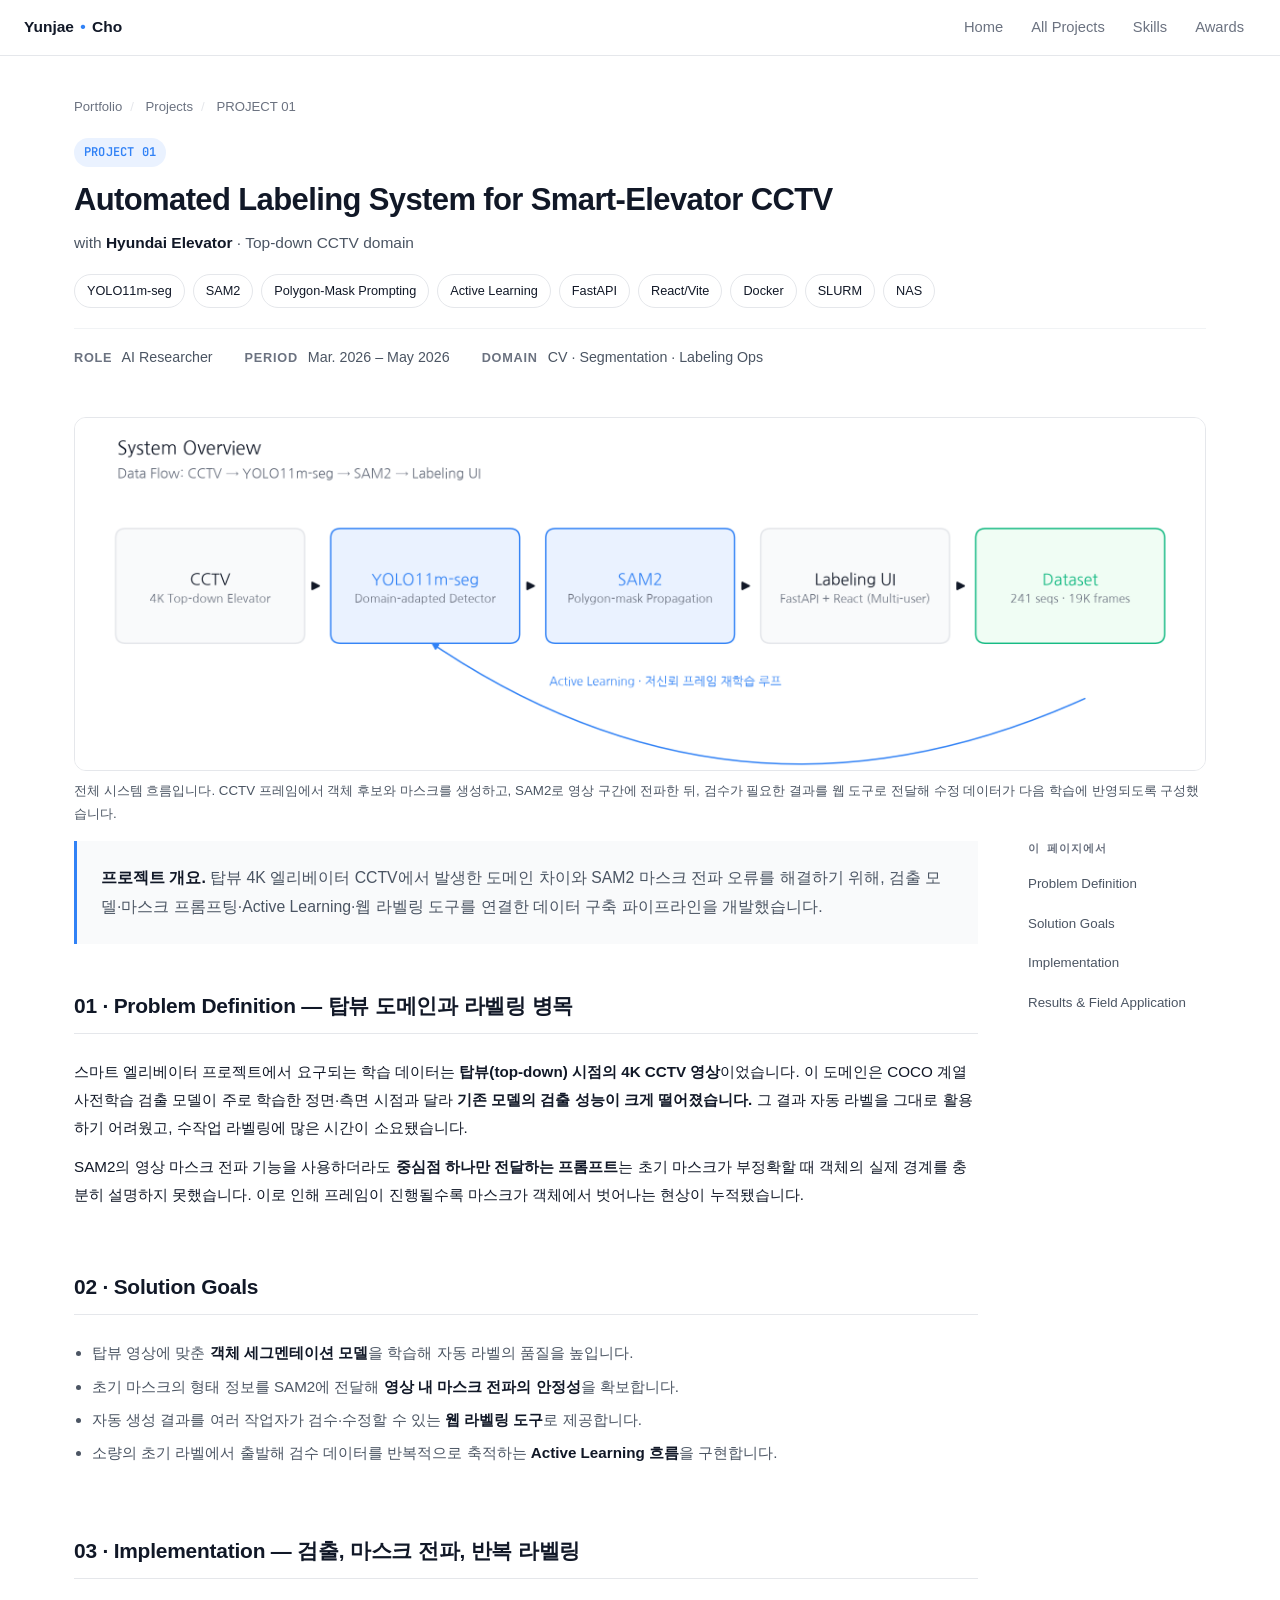
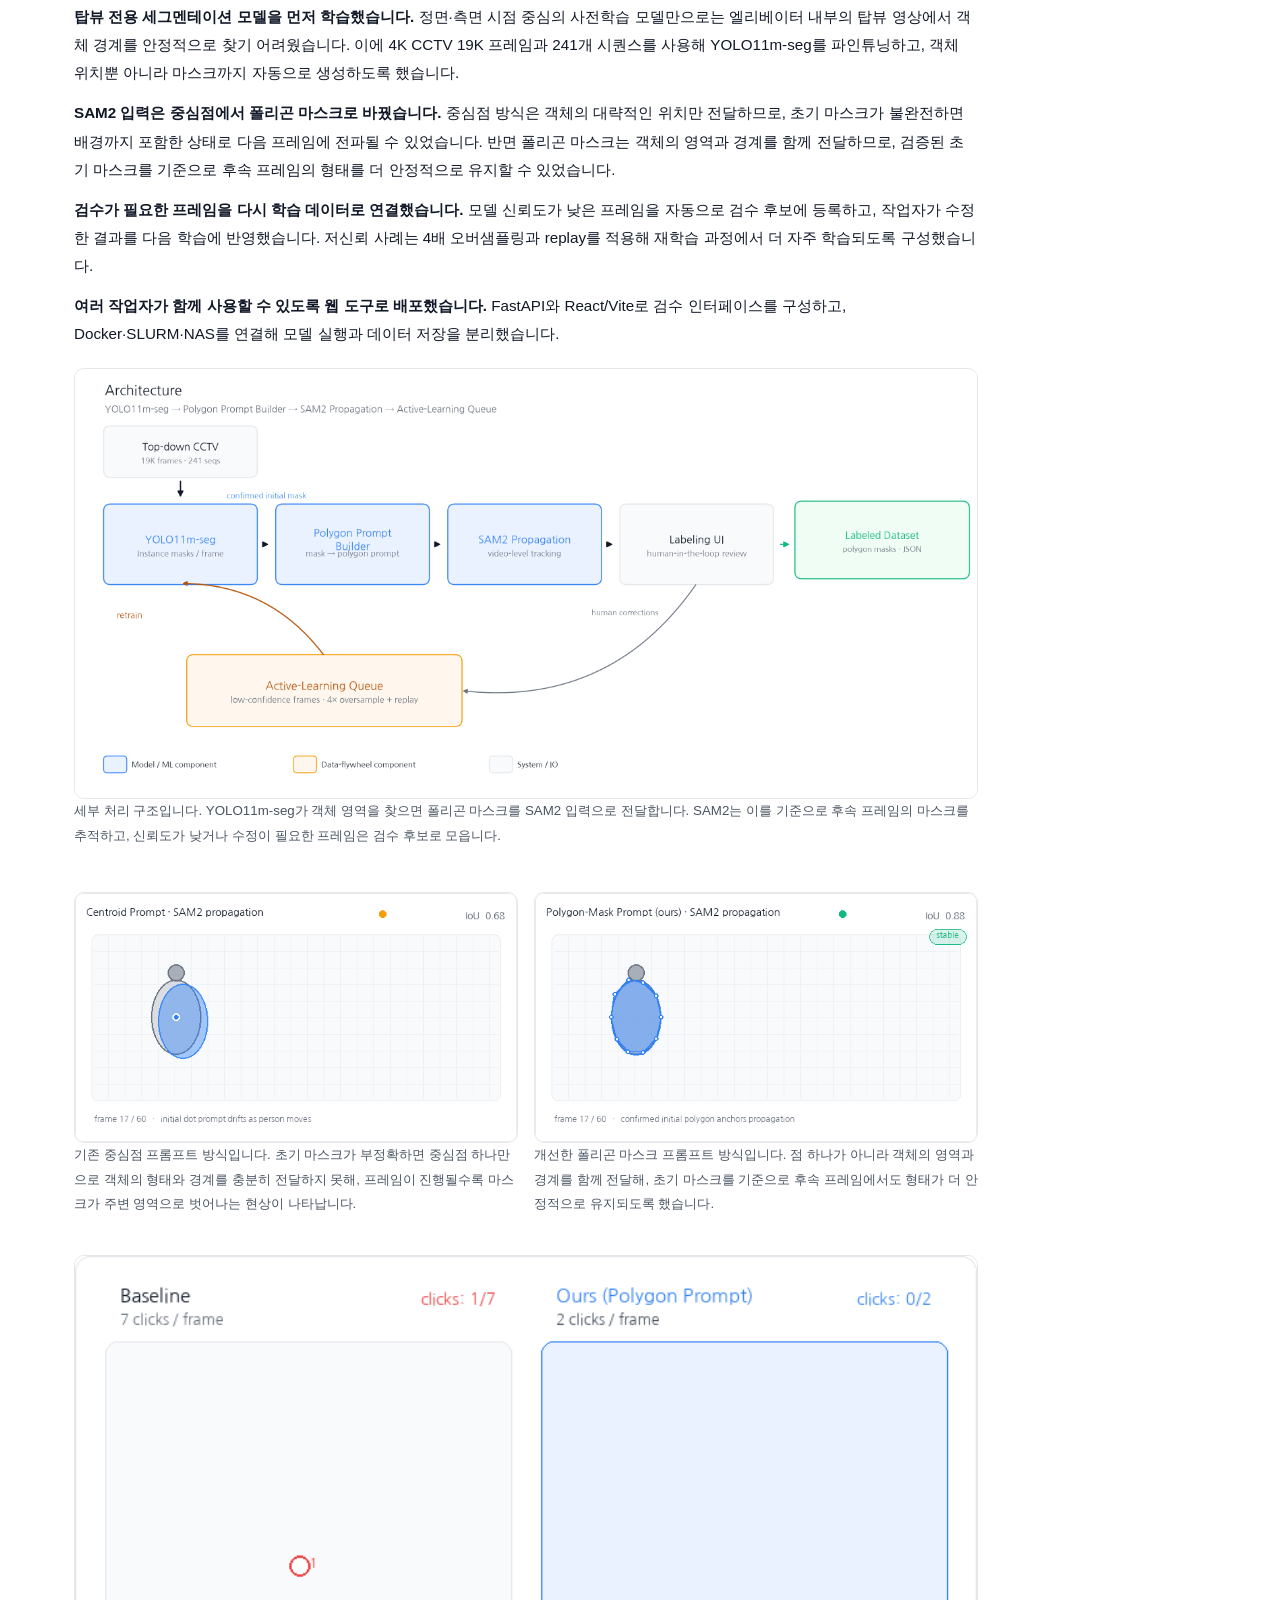
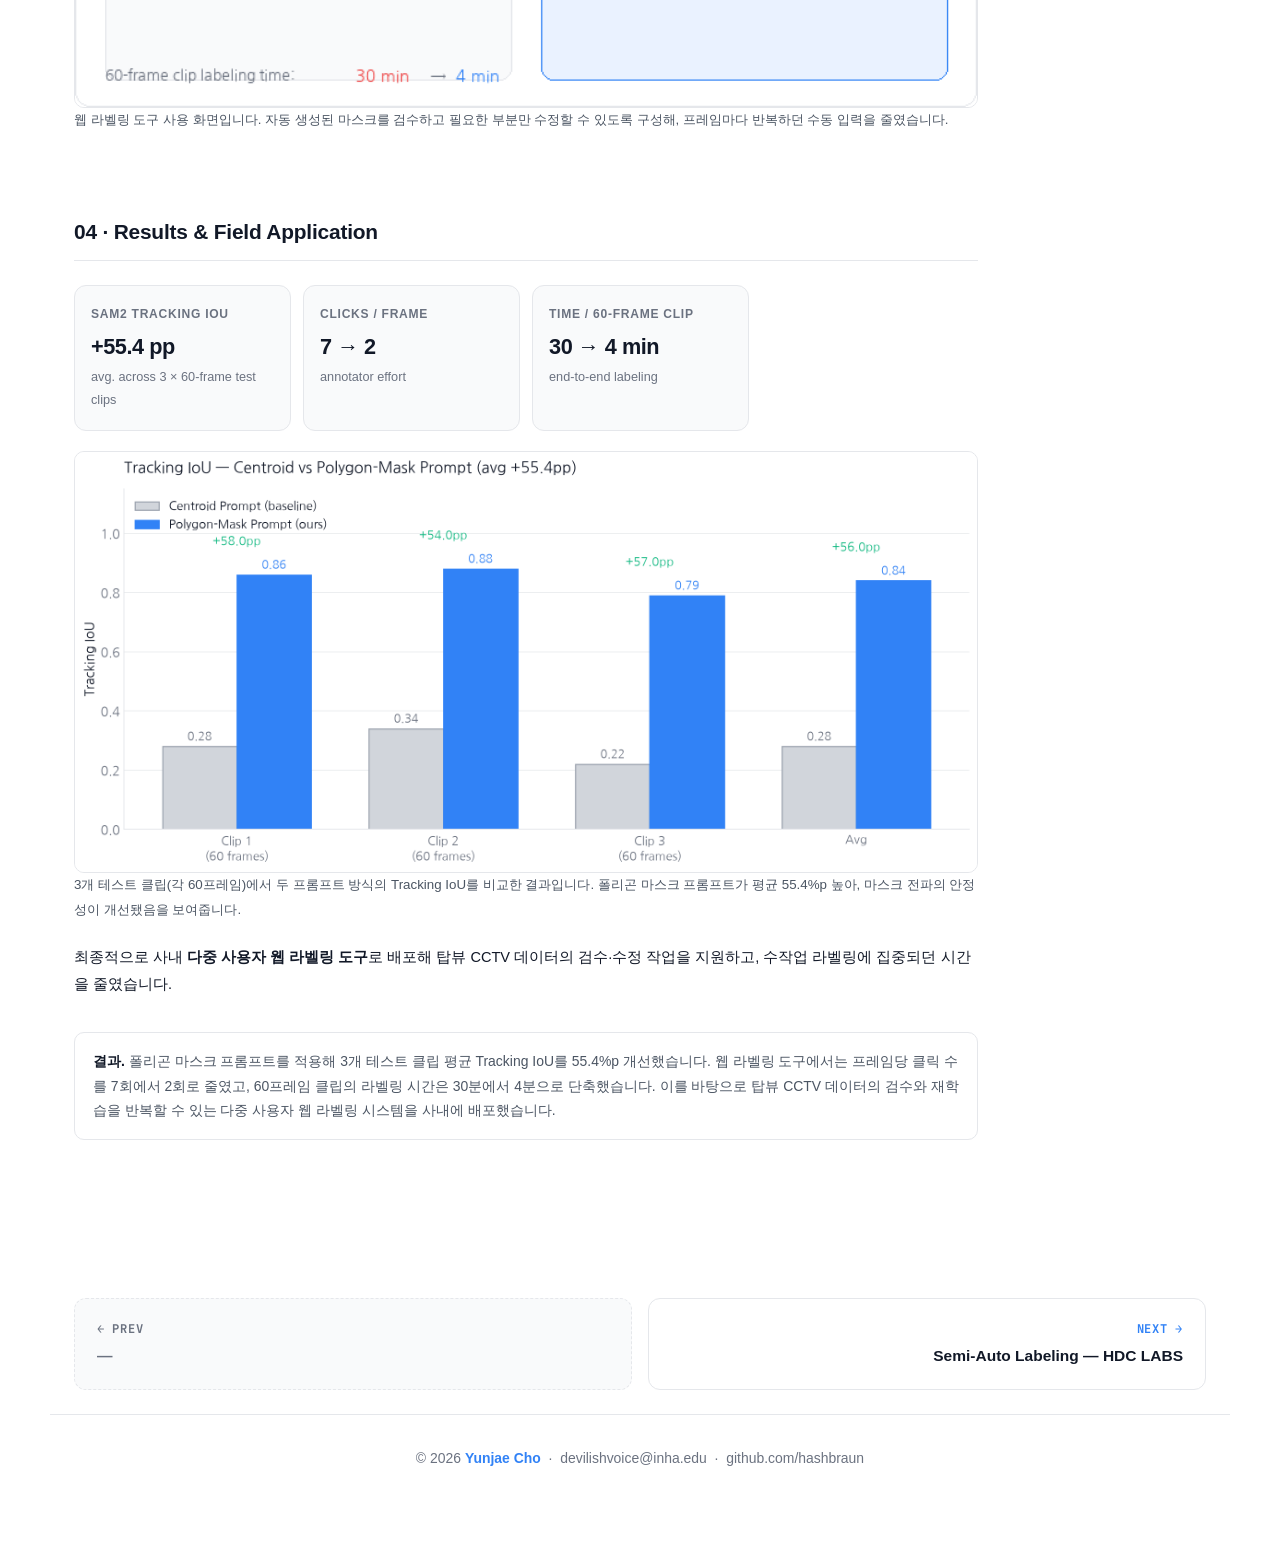
==== projects/project-01.html @ 8e65acdf "Align Smart-Elevator sidebar labels" ====
<!DOCTYPE html>
<html lang="ko">
<head>
<meta charset="UTF-8" />
<meta name="viewport" content="width=device-width, initial-scale=1.0" />
<title>PROJECT 01 · Smart-Elevator Auto-Labeling — Yunjae Cho</title>
<link rel="preconnect" href="https://fonts.googleapis.com">
<link rel="preconnect" href="https://fonts.gstatic.com" crossorigin>
<link href="https://fonts.googleapis.com/css2?family=Inter:wght@300;400;500;600;700;800&family=JetBrains+Mono:wght@400;500;600;700&display=swap" rel="stylesheet">
<link rel="stylesheet" href="../styles.css">
</head>
<body>

<nav class="top">
  <div class="brand"><a href="../portfolio.html">Yunjae <span class="dot">•</span> Cho</a></div>
  <ul>
    <li><a href="../portfolio.html">Home</a></li>
    <li><a href="../portfolio.html#projects">All Projects</a></li>
    <li><a href="../portfolio.html#skills">Skills</a></li>
    <li><a href="../portfolio.html#awards">Awards</a></li>
  </ul>
</nav>

<div class="detail-header">
  <div class="breadcrumb">
    <a href="../portfolio.html">Portfolio</a><span class="sep">/</span>
    <a href="../portfolio.html#projects">Projects</a><span class="sep">/</span>
    <span>PROJECT 01</span>
  </div>
  <span class="num-badge">PROJECT 01</span>
  <h1>Automated Labeling System for Smart-Elevator CCTV</h1>
  <div class="subtitle">with <b>Hyundai Elevator</b> · Top-down CCTV domain</div>
  <div class="stack">
    <span class="tech">YOLO11m-seg</span>
    <span class="tech">SAM2</span>
    <span class="tech">Polygon-Mask Prompting</span>
    <span class="tech">Active Learning</span>
    <span class="tech">FastAPI</span>
    <span class="tech">React/Vite</span>
    <span class="tech">Docker</span>
    <span class="tech">SLURM</span>
    <span class="tech">NAS</span>
  </div>
  <div class="meta-row">
    <div><span class="label">Role</span> AI Researcher</div>
    <div><span class="label">Period</span> Mar. 2026 – May 2026</div>
    <div><span class="label">Domain</span> CV · Segmentation · Labeling Ops</div>
  </div>
</div>

<section>

  <!-- OVERVIEW MEDIA -->
  <div class="media">
    <img src="../assets/p01/overview.png"
         alt="CCTV 영상 입력부터 YOLO 세그멘테이션, SAM2 마스크 전파, 검수 도구와 재학습까지 이어지는 시스템 개요" />
    <p class="media-caption">전체 시스템 흐름입니다. CCTV 프레임에서 객체 후보와 마스크를 생성하고, SAM2로 영상 구간에 전파한 뒤, 검수가 필요한 결과를 웹 도구로 전달해 수정 데이터가 다음 학습에 반영되도록 구성했습니다.</p>
  </div>

  <div class="detail-article-layout">
    <aside class="article-sidebar">
      <div class="article-sidebar-title">이 페이지에서</div>
      <nav class="article-toc" aria-label="본문 목차"><a href="#problem">Problem Definition</a><a href="#requirements">Solution Goals</a><a href="#method">Implementation</a><a href="#evaluation">Results &amp; Field Application</a></nav>
    </aside>
    <main class="article-main">
  <div class="article-intro"><strong>프로젝트 개요.</strong> 탑뷰 4K 엘리베이터 CCTV에서 발생한 도메인 차이와 SAM2 마스크 전파 오류를 해결하기 위해, 검출 모델·마스크 프롬프팅·Active Learning·웹 라벨링 도구를 연결한 데이터 구축 파이프라인을 개발했습니다.</div>
  <div class="article-section">
  <!-- STAR: SITUATION -->
  <h2 class="section-title" id="problem">01 · Problem Definition — 탑뷰 도메인과 라벨링 병목</h2>
  <div class="card-block">
    <p>스마트 엘리베이터 프로젝트에서 요구되는 학습 데이터는 <b>탑뷰(top-down) 시점의 4K CCTV 영상</b>이었습니다.
    이 도메인은 COCO 계열 사전학습 검출 모델이 주로 학습한 정면·측면 시점과 달라 <b>기존 모델의 검출 성능이 크게 떨어졌습니다.</b> 그 결과 자동 라벨을 그대로 활용하기 어려웠고, 수작업 라벨링에 많은 시간이 소요됐습니다.</p>
    <p style="margin-top:10px;">SAM2의 영상 마스크 전파 기능을 사용하더라도 <b>중심점 하나만 전달하는 프롬프트</b>는 초기 마스크가 부정확할 때 객체의 실제 경계를 충분히 설명하지 못했습니다. 이로 인해 프레임이 진행될수록 마스크가 객체에서 벗어나는 현상이 누적됐습니다.</p>
  </div>

  <!-- STAR: TASK -->
  <h2 class="section-title" id="requirements">02 · Solution Goals</h2>
  <div class="card-block">
    <ul style="padding-left:18px;color:var(--gray-700);">
      <li>탑뷰 영상에 맞춘 <b>객체 세그멘테이션 모델</b>을 학습해 자동 라벨의 품질을 높입니다.</li>
      <li>초기 마스크의 형태 정보를 SAM2에 전달해 <b>영상 내 마스크 전파의 안정성</b>을 확보합니다.</li>
      <li>자동 생성 결과를 여러 작업자가 검수·수정할 수 있는 <b>웹 라벨링 도구</b>로 제공합니다.</li>
      <li>소량의 초기 라벨에서 출발해 검수 데이터를 반복적으로 축적하는 <b>Active Learning 흐름</b>을 구현합니다.</li>
    </ul>
  </div>

  <!-- STAR: ACTION (with architecture + demo placeholders) -->
  <h2 class="section-title" id="method">03 · Implementation — 검출, 마스크 전파, 반복 라벨링</h2>
  <div class="card-block">
    <p><b>탑뷰 전용 세그멘테이션 모델을 먼저 학습했습니다.</b> 정면·측면 시점 중심의 사전학습 모델만으로는 엘리베이터 내부의 탑뷰 영상에서 객체 경계를 안정적으로 찾기 어려웠습니다. 이에 4K CCTV 19K 프레임과 241개 시퀀스를 사용해 YOLO11m-seg를 파인튜닝하고, 객체 위치뿐 아니라 마스크까지 자동으로 생성하도록 했습니다.</p>
    <p style="margin-top:12px;"><b>SAM2 입력은 중심점에서 폴리곤 마스크로 바꿨습니다.</b> 중심점 방식은 객체의 대략적인 위치만 전달하므로, 초기 마스크가 불완전하면 배경까지 포함한 상태로 다음 프레임에 전파될 수 있었습니다. 반면 폴리곤 마스크는 객체의 영역과 경계를 함께 전달하므로, 검증된 초기 마스크를 기준으로 후속 프레임의 형태를 더 안정적으로 유지할 수 있었습니다.</p>
    <p style="margin-top:12px;"><b>검수가 필요한 프레임을 다시 학습 데이터로 연결했습니다.</b> 모델 신뢰도가 낮은 프레임을 자동으로 검수 후보에 등록하고, 작업자가 수정한 결과를 다음 학습에 반영했습니다. 저신뢰 사례는 4배 오버샘플링과 replay를 적용해 재학습 과정에서 더 자주 학습되도록 구성했습니다.</p>
    <p style="margin-top:12px;"><b>여러 작업자가 함께 사용할 수 있도록 웹 도구로 배포했습니다.</b> FastAPI와 React/Vite로 검수 인터페이스를 구성하고, Docker·SLURM·NAS를 연결해 모델 실행과 데이터 저장을 분리했습니다.</p>

    <div class="media" style="margin-top:20px;">
      <img src="../assets/p01/architecture.png"
           alt="YOLO11m-seg 검출 결과를 폴리곤 프롬프트로 변환하고 SAM2 전파와 검수 후보 큐로 연결하는 구조" />
      <p class="media-caption">세부 처리 구조입니다. YOLO11m-seg가 객체 영역을 찾으면 폴리곤 마스크를 SAM2 입력으로 전달합니다. SAM2는 이를 기준으로 후속 프레임의 마스크를 추적하고, 신뢰도가 낮거나 수정이 필요한 프레임은 검수 후보로 모읍니다.</p>
    </div>

    <div class="media-grid-2" style="margin-top:16px;">
      <div class="media">
        <img src="../assets/p01/demo_centroid.gif"
             alt="중심점 프롬프트를 사용했을 때 60프레임 동안 마스크가 객체에서 벗어나는 예시" />
        <p class="media-caption">기존 중심점 프롬프트 방식입니다. 초기 마스크가 부정확하면 중심점 하나만으로 객체의 형태와 경계를 충분히 전달하지 못해, 프레임이 진행될수록 마스크가 주변 영역으로 벗어나는 현상이 나타납니다.</p>
      </div>
      <div class="media">
        <img src="../assets/p01/demo_polygon.gif"
             alt="폴리곤 마스크 프롬프트를 사용해 객체 경계를 유지하는 예시" />
        <p class="media-caption">개선한 폴리곤 마스크 프롬프트 방식입니다. 점 하나가 아니라 객체의 영역과 경계를 함께 전달해, 초기 마스크를 기준으로 후속 프레임에서도 형태가 더 안정적으로 유지되도록 했습니다.</p>
      </div>
    </div>

    <div class="media" style="margin-top:16px;">
      <img src="../assets/p01/tool_ux.gif"
           alt="웹 라벨링 도구에서 자동 생성된 마스크를 검수하고 수정하는 작업 흐름" />
      <p class="media-caption">웹 라벨링 도구 사용 화면입니다. 자동 생성된 마스크를 검수하고 필요한 부분만 수정할 수 있도록 구성해, 프레임마다 반복하던 수동 입력을 줄였습니다.</p>
    </div>
  </div>

  <!-- STAR: RESULT -->
  <h2 class="section-title" id="evaluation">04 · Results &amp; Field Application</h2>
  <div class="card-block">
    <div class="kpi-grid">
      <div class="kpi-tile">
        <div class="k-label">SAM2 Tracking IoU</div>
        <div class="k-value">+55.4 pp</div>
        <div class="k-sub">avg. across 3 × 60-frame test clips</div>
      </div>
      <div class="kpi-tile">
        <div class="k-label">Clicks / Frame</div>
        <div class="k-value">7 → 2</div>
        <div class="k-sub">annotator effort</div>
      </div>
      <div class="kpi-tile">
        <div class="k-label">Time / 60-frame clip</div>
        <div class="k-value">30 → 4 min</div>
        <div class="k-sub">end-to-end labeling</div>
      </div>
    </div>

    <div class="media" style="margin-top:20px;">
      <img src="../assets/p01/perf_iou.png"
           alt="중심점 프롬프트와 폴리곤 마스크 프롬프트의 3개 테스트 클립 평균 Tracking IoU 비교" />
      <p class="media-caption">3개 테스트 클립(각 60프레임)에서 두 프롬프트 방식의 Tracking IoU를 비교한 결과입니다. 폴리곤 마스크 프롬프트가 평균 55.4%p 높아, 마스크 전파의 안정성이 개선됐음을 보여줍니다.</p>
    </div>

    <p style="color:var(--gray-700);margin-top:16px;font-size:0.94rem;">
      최종적으로 사내 <b>다중 사용자 웹 라벨링 도구</b>로 배포해 탑뷰 CCTV 데이터의 검수·수정 작업을 지원하고, 수작업 라벨링에 집중되던 시간을 줄였습니다.
    </p>
  </div>
  <div class="article-callout"><strong>결과.</strong> 폴리곤 마스크 프롬프트를 적용해 3개 테스트 클립 평균 Tracking IoU를 55.4%p 개선했습니다. 웹 라벨링 도구에서는 프레임당 클릭 수를 7회에서 2회로 줄였고, 60프레임 클립의 라벨링 시간은 30분에서 4분으로 단축했습니다. 이를 바탕으로 탑뷰 CCTV 데이터의 검수와 재학습을 반복할 수 있는 다중 사용자 웹 라벨링 시스템을 사내에 배포했습니다.</div>
    </div>
    </main>
  </div>
</section>

<!-- Prev / Next -->
<div class="pager">
  <a class="disabled" href="#">
    <div class="arrow">← PREV</div>
    <div class="p-title">—</div>
  </a>
  <a class="next" href="project-02.html">
    <div class="arrow">NEXT →</div>
    <div class="p-title">Semi-Auto Labeling &mdash; HDC LABS</div>
  </a>
</div>

<footer>
  &copy; 2026 <span class="accent">Yunjae Cho</span> &nbsp;·&nbsp;
  <a href="mailto:devilishvoice@inha.edu">devilishvoice@inha.edu</a> &nbsp;·&nbsp;
  <a href="https://github.com/hashbraun" target="_blank" rel="noopener">github.com/hashbraun</a>
</footer>

</body>
</html>
---- styles.css ----
/* =========================================================
   Yunjae Cho — Portfolio
   Tone & manner: Surfit-inspired minimal Korean portfolio.
   - White background, one blue accent
   - Generous whitespace, thin dividers
   - 3-column layout (label / body / sticky sub-nav) on main page
   - Detail pages inherit the same palette / typography
   ========================================================= */

:root {
  --bg:            #FFFFFF;
  --bg-soft:       #F9FAFB;
  --ink:           #111827;
  --ink-strong:    #000000;
  --sub:           #4B5563;
  --mute:          #6B7280;
  --line:          #E5E7EB;
  --line-soft:     #F1F3F5;
  --accent:        #3182F6;
  --accent-hover:  #1B64DA;
  --accent-soft:   #EAF2FF;
  --ok:            #10B981;
  --warn:          #F59E0B;

  --radius-sm:  8px;
  --radius:     12px;
  --radius-lg:  20px;
  --radius-pill: 999px;

  --shadow-sm: 0 1px 2px rgba(17,24,39,0.04);
  --shadow-md: 0 6px 24px rgba(17,24,39,0.06);

  --font-sans: "Pretendard Variable", Pretendard, -apple-system, BlinkMacSystemFont,
               "Apple SD Gothic Neo", "Noto Sans KR", "Segoe UI", Roboto, sans-serif;
  --font-mono: "JetBrains Mono", ui-monospace, SFMono-Regular, Menlo, monospace;

  --content-max: 1180px;
  --left-col:    150px;
  --right-col:   180px;
  --gap-col:     56px;
}

* { box-sizing: border-box; }

html, body {
  margin: 0;
  padding: 0;
  background: var(--bg);
  color: var(--ink);
  font-family: var(--font-sans);
  font-size: 15.5px;
  line-height: 1.7;
  -webkit-font-smoothing: antialiased;
  text-rendering: optimizeLegibility;
  scroll-behavior: smooth;
}

a { color: inherit; text-decoration: none; }
a:hover { color: var(--accent); }

img { max-width: 100%; display: block; }

hr {
  border: 0;
  border-top: 1px solid var(--line);
  margin: 0;
}

code, .mono {
  font-family: var(--font-mono);
  font-size: 0.9em;
  background: var(--bg-soft);
  padding: 1px 6px;
  border-radius: 4px;
}

/* =========================================================
   TOP HEADER
   ========================================================= */
.top-header {
  position: sticky;
  top: 0;
  z-index: 40;
  background: rgba(255,255,255,0.92);
  backdrop-filter: saturate(180%) blur(8px);
  -webkit-backdrop-filter: saturate(180%) blur(8px);
  border-bottom: 1px solid var(--line);
}
.top-header .inner {
  max-width: var(--content-max);
  margin: 0 auto;
  height: 56px;
  padding: 0 24px;
  display: flex;
  align-items: center;
  gap: 14px;
}
.top-header .who {
  display: flex;
  align-items: center;
  gap: 10px;
  font-weight: 600;
  color: var(--ink);
}
.top-header .who .avatar {
  width: 26px; height: 26px;
  border-radius: 50%;
  background: var(--bg-soft) center/cover no-repeat;
  border: 1px solid var(--line);
  overflow: hidden;
}
.top-header .who .role {
  font-weight: 400;
  color: var(--mute);
  font-size: 0.92rem;
  margin-left: 4px;
}
.top-header .grow { flex: 1; }
.top-header .actions {
  display: flex;
  align-items: center;
  gap: 6px;
  color: var(--mute);
  font-size: 0.9rem;
}
.top-header .actions .btn-ghost {
  display: inline-flex;
  align-items: center;
  gap: 6px;
  padding: 6px 10px;
  border-radius: var(--radius-sm);
  color: var(--sub);
  cursor: pointer;
  background: transparent;
  border: 0;
  font-family: inherit;
  font-size: inherit;
}
.top-header .actions .btn-ghost:hover {
  background: var(--bg-soft);
  color: var(--ink);
}

/* =========================================================
   MAIN PAGE — 3-column layout
   ========================================================= */
.layout {
  max-width: var(--content-max);
  margin: 0 auto;
  padding: 40px 24px 120px;
  display: grid;
  grid-template-columns: 1fr var(--right-col);
  column-gap: var(--gap-col);
  align-items: start;
}
.col-body { min-width: 0; }
.col-nav {
  position: sticky;
  top: 88px;
  align-self: start;
}

/* Section-level row: [label | body] */
.section {
  display: grid;
  grid-template-columns: var(--left-col) 1fr;
  column-gap: var(--gap-col);
  padding: 48px 0;
  border-top: 1px solid var(--line);
}
.section:first-of-type {
  border-top: 0;
  padding-top: 8px;
}
.section .s-label {
  color: var(--ink);
  font-weight: 700;
  font-size: 1rem;
  padding-top: 6px;
}
.section .s-body { min-width: 0; }

/* =========================================================
   HERO
   ========================================================= */
.hero .grid {
  display: grid;
  grid-template-columns: 128px 1fr;
  column-gap: 32px;
  align-items: start;
}
.hero .photo {
  width: 128px; height: 128px;
  border-radius: 50%;
  background: var(--bg-soft) center/cover no-repeat;
  border: 1px solid var(--line);
  overflow: hidden;
}
.hero .name {
  font-size: 2.4rem;
  font-weight: 800;
  line-height: 1.2;
  letter-spacing: -0.02em;
  margin: 4px 0 6px;
  color: var(--ink);
}
.hero .role {
  color: var(--sub);
  font-size: 1.05rem;
  font-weight: 500;
  margin-bottom: 12px;
}
.hero .contact {
  display: flex;
  flex-wrap: wrap;
  gap: 10px 20px;
  color: var(--mute);
  font-size: 0.95rem;
  margin-bottom: 18px;
}
.hero .contact .item { display: inline-flex; gap: 6px; align-items: center; }
.hero .contact a:hover { color: var(--accent); }
.hero .intro {
  color: var(--ink);
  font-size: 1rem;
  line-height: 1.85;
  max-width: 720px;
}
.hero .intro p { margin: 0 0 12px; }
.hero .intro p:last-child { margin-bottom: 0; }
.hero .intro b { color: var(--ink-strong); font-weight: 700; }

/* =========================================================
   Experience / Project entries (main page)
   ========================================================= */
.entry {
  padding: 22px 0;
  border-bottom: 1px solid var(--line-soft);
}
.entry:first-child { padding-top: 0; }
.entry:last-child { border-bottom: 0; padding-bottom: 0; }

.entry-head {
  display: flex;
  align-items: baseline;
  justify-content: space-between;
  gap: 24px;
  margin-bottom: 4px;
  flex-wrap: wrap;
}
.entry-title {
  font-size: 1.05rem;
  font-weight: 700;
  color: var(--ink);
  letter-spacing: -0.01em;
}
.entry-title .role {
  font-weight: 500;
  color: var(--mute);
  margin-left: 8px;
  font-size: 0.95rem;
}
.entry-title a.more {
  font-size: 0.85rem;
  color: var(--accent);
  margin-left: 10px;
  font-weight: 500;
  white-space: nowrap;
}
.entry-title a.more:hover { text-decoration: underline; }
.entry-period {
  color: var(--mute);
  font-size: 0.9rem;
  font-variant-numeric: tabular-nums;
  white-space: nowrap;
}
.entry-org {
  color: var(--sub);
  font-size: 0.95rem;
  margin-bottom: 8px;
}

/* Bracket sub-sections */
.bracket { margin-top: 12px; color: var(--ink); font-size: 0.98rem; line-height: 1.8; }
.bracket .bhead { color: var(--ink); font-weight: 600; margin: 8px 0 2px; }
.bracket .bhead:first-child { margin-top: 0; }
.bracket ul { margin: 0 0 8px; padding-left: 0; list-style: none; }
.bracket li {
  padding-left: 12px;
  position: relative;
  color: var(--sub);
}
.bracket li::before {
  content: "-";
  position: absolute;
  left: 0;
  color: var(--mute);
}
.bracket li b { color: var(--ink); font-weight: 600; }

/* =========================================================
   Skill / Industry pills
   ========================================================= */
.subhead {
  font-weight: 700;
  color: var(--ink);
  margin: 22px 0 8px;
  font-size: 0.98rem;
}
.subhead:first-child { margin-top: 0; }

.pill-group {
  display: flex;
  flex-wrap: wrap;
  gap: 10px;
  margin: 4px 0 8px;
}
.pill {
  display: inline-flex;
  align-items: center;
  padding: 8px 16px;
  border-radius: var(--radius-pill);
  font-size: 0.92rem;
  font-weight: 500;
  color: var(--ink);
  background: #FFFFFF;
  border: 1px solid var(--line);
  transition: background 0.15s ease, border-color 0.15s ease, color 0.15s ease;
}
.pill:hover { background: var(--bg-soft); }
.pill.primary {
  background: var(--accent);
  border-color: var(--accent);
  color: #FFFFFF;
  font-weight: 600;
}
.pill.primary:hover { background: var(--accent-hover); color: #FFFFFF; }

/* =========================================================
   Right sub-nav
   ========================================================= */
.side-nav {
  display: flex;
  flex-direction: column;
  gap: 2px;
  font-size: 0.95rem;
  padding-top: 6px;
}
.side-nav a {
  padding: 10px 14px;
  color: var(--mute);
  border-radius: var(--radius-sm);
  font-weight: 500;
  transition: background 0.15s ease, color 0.15s ease;
}
.side-nav a:hover { background: var(--bg-soft); color: var(--ink); }
.side-nav a.active {
  background: var(--ink);
  color: #FFFFFF;
  font-weight: 600;
}

/* =========================================================
   Sticky contact FAB
   ========================================================= */
.contact-fab {
  position: fixed;
  right: 28px;
  bottom: 28px;
  z-index: 60;
  background: #FFFFFF;
  border: 1px solid var(--line);
  border-radius: var(--radius-pill);
  padding: 12px 22px;
  font-weight: 600;
  color: var(--ink);
  box-shadow: var(--shadow-md);
  display: inline-flex;
  align-items: center;
  gap: 8px;
  transition: transform 0.15s ease, box-shadow 0.15s ease;
}
.contact-fab:hover {
  transform: translateY(-2px);
  color: var(--accent);
  border-color: var(--accent);
}

/* =========================================================
   FOOTER
   ========================================================= */
footer {
  max-width: var(--content-max);
  margin: 0 auto;
  padding: 32px 24px 80px;
  color: var(--mute);
  font-size: 0.9rem;
  border-top: 1px solid var(--line);
  text-align: center;
}
footer .accent { color: var(--accent); font-weight: 600; }

/* =========================================================
   DETAIL PAGES
   ========================================================= */

/* Legacy top nav on detail pages */
nav.top {
  position: sticky;
  top: 0;
  z-index: 40;
  background: rgba(255,255,255,0.92);
  backdrop-filter: saturate(180%) blur(8px);
  -webkit-backdrop-filter: saturate(180%) blur(8px);
  border-bottom: 1px solid var(--line);
  display: flex;
  align-items: center;
  padding: 0 24px;
  height: 56px;
}
nav.top .brand {
  font-weight: 700;
  color: var(--ink);
  margin-right: auto;
}
nav.top .brand .dot { color: var(--accent); margin: 0 2px; }
nav.top ul {
  list-style: none;
  display: flex;
  gap: 4px;
  margin: 0;
  padding: 0;
}
nav.top ul a {
  color: var(--mute);
  font-size: 0.95rem;
  padding: 6px 12px;
  border-radius: var(--radius-sm);
}
nav.top ul a:hover { color: var(--ink); background: var(--bg-soft); }

.detail-header {
  max-width: var(--content-max);
  margin: 0 auto;
  padding: 40px 24px 24px;
}
.breadcrumb { color: var(--mute); font-size: 0.85rem; margin-bottom: 20px; }
.breadcrumb a { color: var(--mute); }
.breadcrumb a:hover { color: var(--accent); }
.breadcrumb .sep { margin: 0 8px; color: var(--line); }

.num-badge {
  display: inline-block;
  font-family: var(--font-mono);
  font-size: 0.78rem;
  color: var(--accent);
  background: var(--accent-soft);
  padding: 4px 10px;
  border-radius: var(--radius-pill);
  margin-bottom: 14px;
  font-weight: 600;
  letter-spacing: 0.02em;
}
.detail-header h1 {
  font-size: 2rem;
  font-weight: 800;
  letter-spacing: -0.02em;
  line-height: 1.25;
  margin: 0 0 10px;
  color: var(--ink);
}
.detail-header .subtitle {
  color: var(--sub);
  font-size: 1rem;
  margin-bottom: 18px;
}
.detail-header .subtitle b { color: var(--ink); font-weight: 700; }

.stack {
  display: flex;
  flex-wrap: wrap;
  gap: 8px;
  margin: 12px 0 20px;
}
.stack .tech {
  display: inline-flex;
  align-items: center;
  padding: 5px 12px;
  border-radius: var(--radius-pill);
  font-size: 0.82rem;
  font-weight: 500;
  color: var(--ink);
  background: #FFFFFF;
  border: 1px solid var(--line);
}

.meta-row {
  display: flex;
  flex-wrap: wrap;
  gap: 18px 32px;
  padding-top: 16px;
  border-top: 1px solid var(--line-soft);
  color: var(--sub);
  font-size: 0.92rem;
}
.meta-row .label {
  color: var(--mute);
  font-weight: 600;
  margin-right: 6px;
  font-size: 0.82rem;
  text-transform: uppercase;
  letter-spacing: 0.06em;
}

section {
  max-width: var(--content-max);
  margin: 0 auto;
  padding: 8px 24px 60px;
}

.section-title {
  font-size: 1.4rem;
  font-weight: 700;
  color: var(--ink);
  margin: 40px 0 16px;
  letter-spacing: -0.01em;
}
.section-title .num {
  color: var(--accent);
  font-family: var(--font-mono);
  font-weight: 700;
  font-size: 1.05rem;
  margin-right: 6px;
  vertical-align: 2px;
}

.card-block {
  background: #FFFFFF;
  border: 1px solid var(--line);
  border-radius: var(--radius-lg);
  padding: 24px 26px;
  color: var(--ink);
  font-size: 0.98rem;
  line-height: 1.8;
}
.card-block p { margin: 0; }
.card-block ul { margin: 0; padding-left: 20px; }
.card-block ul li { margin-bottom: 6px; color: var(--sub); }
.card-block ul li b { color: var(--ink); font-weight: 700; }

/* Media / placeholder */
.media { margin: 16px 0; }
.placeholder {
  width: 100%;
  min-height: 260px;
  aspect-ratio: 16 / 9;
  background:
    repeating-linear-gradient(45deg, transparent 0 12px, rgba(49,130,246,0.04) 12px 24px),
    var(--bg-soft);
  border: 1.5px dashed #D1D5DB;
  border-radius: var(--radius);
  display: flex;
  flex-direction: column;
  align-items: center;
  justify-content: center;
  gap: 8px;
  color: var(--sub);
  text-align: center;
  padding: 20px;
}
.placeholder .type-badge {
  font-family: var(--font-mono);
  font-size: 0.7rem;
  font-weight: 700;
  color: var(--accent);
  background: var(--accent-soft);
  padding: 3px 10px;
  border-radius: var(--radius-pill);
  letter-spacing: 0.06em;
}
.placeholder .type-badge.gif { color: #B45309; background: #FEF3C7; }
.placeholder .label-line {
  font-weight: 600;
  color: var(--ink);
  font-size: 0.98rem;
  max-width: 640px;
}
.placeholder .fname {
  font-family: var(--font-mono);
  font-size: 0.82rem;
  color: var(--mute);
  background: #FFFFFF;
  padding: 3px 10px;
  border-radius: var(--radius-sm);
  border: 1px solid var(--line);
}
.placeholder .hint { font-size: 0.82rem; color: var(--mute); margin-top: 4px; }
.media img {
  width: 100%;
  border-radius: var(--radius);
  border: 1px solid var(--line);
  background: #FFFFFF;
}

.media-grid-2 {
  display: grid;
  grid-template-columns: 1fr 1fr;
  gap: 16px;
}

/* KPI grid */
.kpi-grid {
  display: grid;
  grid-template-columns: repeat(4, 1fr);
  gap: 12px;
}
.kpi-tile {
  background: var(--bg-soft);
  border: 1px solid var(--line);
  border-radius: var(--radius);
  padding: 18px 16px;
  text-align: left;
}
.kpi-tile .k-label {
  font-size: 0.78rem;
  color: var(--mute);
  font-weight: 600;
  letter-spacing: 0.06em;
  text-transform: uppercase;
  margin-bottom: 8px;
}
.kpi-tile .k-value {
  font-size: 1.4rem;
  font-weight: 800;
  color: var(--ink);
  letter-spacing: -0.02em;
  line-height: 1.2;
  margin-bottom: 6px;
}
.kpi-tile .k-sub { font-size: 0.82rem; color: var(--mute); }

/* Pager */
.pager {
  max-width: var(--content-max);
  margin: 0 auto;
  padding: 24px;
  display: grid;
  grid-template-columns: 1fr 1fr;
  gap: 16px;
}
.pager a {
  display: block;
  padding: 20px 22px;
  border-radius: var(--radius);
  border: 1px solid var(--line);
  background: #FFFFFF;
  color: var(--ink);
  transition: border-color 0.15s ease, background 0.15s ease, transform 0.15s ease;
}
.pager a:hover {
  border-color: var(--accent);
  background: var(--accent-soft);
  transform: translateY(-1px);
  color: var(--ink);
}
.pager a.next { text-align: right; }
.pager a.disabled {
  pointer-events: none;
  background: var(--bg-soft);
  color: var(--mute);
  border-style: dashed;
}
.pager .arrow {
  font-family: var(--font-mono);
  font-size: 0.78rem;
  font-weight: 700;
  color: var(--accent);
  letter-spacing: 0.06em;
  margin-bottom: 4px;
}
.pager a.disabled .arrow { color: var(--mute); }
.pager .p-title { font-weight: 700; color: var(--ink); }
.pager a.disabled .p-title { color: var(--mute); }

/* =========================================================
   Responsive
   ========================================================= */
@media (max-width: 1024px) {
  :root {
    --left-col: 120px;
    --gap-col: 32px;
  }
  .kpi-grid { grid-template-columns: repeat(2, 1fr); }
}
@media (max-width: 820px) {
  .layout {
    grid-template-columns: 1fr;
  }
  .col-nav { display: none; }
  .section {
    grid-template-columns: 1fr;
    row-gap: 12px;
    padding: 32px 0;
  }
  .section .s-label { padding-top: 0; }
  .hero .grid {
    grid-template-columns: 96px 1fr;
    column-gap: 20px;
  }
  .hero .photo { width: 96px; height: 96px; }
  .hero .name { font-size: 1.9rem; }
  .top-header .who .role { display: none; }
  .detail-header h1 { font-size: 1.6rem; }
  .media-grid-2 { grid-template-columns: 1fr; }
  .contact-fab { right: 16px; bottom: 16px; padding: 10px 16px; font-size: 0.9rem; }
  .pager { grid-template-columns: 1fr; }
  nav.top ul { display: none; }
}

/* Research-oriented project gallery */
.hero-statement { font-size:1.12rem; font-weight:450; letter-spacing:-.02em; line-height:1.85; margin-bottom:12px !important; color:var(--ink); }
.hero-statement strong { font-weight:760; color:var(--ink); }
.github-link svg { width:17px; height:17px; display:block; }
.projects-intro { color:var(--sub); margin:0 0 18px; }
.project-filters { display:flex; flex-wrap:wrap; gap:8px; margin:0 0 18px; }
.filter-btn { border:1px solid var(--line); background:#fff; color:var(--sub); border-radius:999px; padding:7px 14px; font:600 .88rem var(--font-sans); cursor:pointer; }
.filter-btn:hover,.filter-btn.active { background:var(--ink); color:#fff; border-color:var(--ink); }
.project-gallery { display:grid; grid-template-columns:repeat(2,minmax(0,1fr)); gap:16px; }
.project-card { min-width:0; border:1px solid var(--line); border-radius:14px; overflow:hidden; background:#fff; display:flex; flex-direction:column; transition:transform .18s ease,border-color .18s ease,box-shadow .18s ease; }
.project-card:hover { color:var(--ink); transform:translateY(-3px); border-color:#CBD5E1; box-shadow:var(--shadow-md); }
.project-card[hidden] { display:none; }
.project-thumb { aspect-ratio:16/9; background:#F3F5F8; overflow:hidden; }
.project-thumb img { width:100%; height:100%; object-fit:cover; transition:transform .3s ease; }
.project-card:hover .project-thumb img { transform:scale(1.025); }
.project-thumb-placeholder { display:grid; place-items:center; color:#94A3B8; font:700 .9rem var(--font-mono); letter-spacing:.12em; background:linear-gradient(135deg,#F8FAFC,#EEF2F7); }
.project-card-body { padding:15px 16px 14px; display:flex; flex-direction:column; flex:1; }
.project-meta { display:flex; justify-content:space-between; gap:8px; color:var(--mute); font:600 .69rem var(--font-mono); letter-spacing:.035em; }
.project-meta time { white-space:nowrap; font-weight:400; letter-spacing:0; }
.project-card h3 { font-size:1.12rem; line-height:1.4; letter-spacing:-.02em; margin:10px 0 7px; font-weight:750; color:var(--ink); }
.project-card p { color:var(--sub); font-size:.9rem; line-height:1.65; margin:0 0 16px; }
.project-foot { border-top:1px solid var(--line-soft); padding-top:10px; margin-top:auto; display:flex; justify-content:space-between; align-items:center; gap:8px; color:var(--mute); font-size:.78rem; }
.project-foot b { color:var(--accent); white-space:nowrap; font-weight:650; }
@media(max-width:820px) { .project-gallery { grid-template-columns:1fr; } }
@media(prefers-reduced-motion:reduce) { .project-card,.project-thumb img { transition:none; } }

/* Case-study hierarchy and accessible disclosure */
.technical-details { margin:18px 0 26px; border:1px solid var(--line); border-radius:12px; background:#fff; }
.technical-details > summary { cursor:pointer; padding:15px 18px; font-weight:700; color:var(--ink); list-style:none; }
.technical-details > summary::-webkit-details-marker { display:none; }
.technical-details > summary::after { content:"＋"; float:right; color:var(--accent); font-weight:700; }
.technical-details[open] > summary::after { content:"−"; }
.technical-details[open] > summary { border-bottom:1px solid var(--line); }
.technical-details > :not(summary) { margin-left:18px; margin-right:18px; }
.technical-details > h2 { margin-top:28px; }
.case-study-summary { margin:18px 0 26px; padding:20px 22px; border:1px solid var(--line); border-radius:12px; background:var(--bg-soft); }
.case-study-summary h3 { margin:0 0 8px; font-size:1.05rem; }
.case-study-summary p { margin:0 0 10px; color:var(--sub); }
.case-study-summary ul,.case-study-summary ol { margin:8px 0 0; padding-left:22px; color:var(--sub); }
.note-line { color:var(--sub); font-size:.9rem; line-height:1.7; margin:12px 0; }


/* Project showcase carousel */
.project-showcase { --showcase-radius:18px; }
.showcase-toolbar { display:flex; justify-content:space-between; align-items:center; gap:16px; margin:24px 0 12px; }
.showcase-kicker,.showcase-meta,.showcase-visual-caption { font-family:var(--font-mono); letter-spacing:.06em; font-size:.72rem; font-weight:700; color:var(--mute); }
.showcase-controls { display:flex; align-items:center; gap:8px; }
.showcase-count { margin-right:8px; color:var(--mute); font:500 .8rem var(--font-mono); }
.showcase-count b { color:var(--ink); font-size:1rem; }
.showcase-arrow { width:38px; height:38px; border:1px solid var(--line); border-radius:50%; background:#fff; color:var(--ink); font-size:1.1rem; cursor:pointer; transition:background .15s ease,color .15s ease,border-color .15s ease; }
.showcase-arrow:hover:not(:disabled) { background:var(--ink); color:#fff; border-color:var(--ink); }
.showcase-arrow:disabled { opacity:.3; cursor:default; }
.showcase-track { display:flex; overflow-x:auto; overscroll-behavior-x:contain; scroll-snap-type:x mandatory; scrollbar-width:none; border:1px solid var(--line); border-radius:var(--showcase-radius); background:#fff; box-shadow:var(--shadow-sm); }
.showcase-track::-webkit-scrollbar { display:none; }
.showcase-slide { flex:0 0 100%; min-width:0; display:flex; flex-direction:column; align-items:center; gap:0; padding:24px 30px 28px; scroll-snap-align:start; }
.showcase-visual { width:100%; max-width:1000px; aspect-ratio:16/8.5; min-height:0; position:relative; display:block; overflow:hidden; border-radius:14px; background:var(--bg-soft); }
.showcase-visual img { width:100%; height:100%; min-height:0; object-fit:cover; transition:transform .35s ease; }
.showcase-visual:hover img { transform:scale(1.025); }
.showcase-visual-caption { position:absolute; left:12px; bottom:12px; padding:7px 10px; border-radius:6px; background:rgba(255,255,255,.92); color:var(--ink); font-size:.62rem; }
.showcase-content { width:100%; max-width:900px; min-width:0; display:flex; flex-direction:column; align-items:center; text-align:center; padding:20px 8px 0; }
.showcase-meta { width:100%; display:flex; justify-content:space-between; gap:10px; }
.showcase-meta time { font-weight:400; letter-spacing:0; white-space:nowrap; }
.showcase-content h3 { margin:12px 0 9px; color:var(--ink); font-size:clamp(1.45rem,2.4vw,2rem); line-height:1.28; letter-spacing:-.035em; }
.showcase-lead { max-width:780px; margin:0 auto 14px; color:var(--sub); font-size:1rem; line-height:1.8; }
.showcase-star { display:grid; grid-template-columns:1fr 1fr; gap:10px 16px; }
.showcase-star > div { border-top:1px solid var(--line); padding-top:8px; }
.showcase-star b { display:block; margin-bottom:3px; color:var(--accent); font:700 .7rem var(--font-mono); letter-spacing:.03em; }
.showcase-star p { margin:0; color:var(--sub); font-size:.82rem; line-height:1.55; }

.research-interests { margin:12px 0 14px; padding:12px 14px; border:1px solid var(--line); border-radius:10px; background:var(--surface, #F8FAFC); }
.research-interests > b { display:block; margin-bottom:8px; color:var(--ink); font:700 .72rem var(--font-mono); letter-spacing:.07em; text-transform:uppercase; }
.research-interests ul { display:flex; flex-wrap:wrap; gap:7px 16px; margin:0; padding:0; list-style:none; }
.research-interests li { color:var(--sub); font-size:.84rem; }

.showcase-points { margin:0; padding:0 0 0 1.15rem; display:grid; gap:7px; color:var(--sub); font-size:.84rem; line-height:1.58; }
.showcase-points li { padding-left:2px; }
.showcase-points li::marker { color:var(--accent); }

.showcase-detail-link { display:inline-flex; justify-content:center; align-items:center; gap:12px; margin-top:8px; padding:10px 0 0; color:var(--ink); font-size:.86rem; font-weight:700; }
.showcase-detail-link span { color:var(--accent); font-size:1.1rem; }
.showcase-pagination { display:flex; justify-content:center; align-items:center; gap:8px; padding:14px 0 4px; }
.showcase-dot { width:7px; height:7px; padding:0; border:0; border-radius:50%; background:#CBD5E1; cursor:pointer; transition:width .2s ease,background .2s ease; }
.showcase-dot.active { width:24px; border-radius:999px; background:var(--ink); }
.showcase-next-batch { display:flex; align-items:center; flex-wrap:wrap; gap:8px 16px; margin-top:20px; padding:14px 16px; border-top:1px solid var(--line); border-bottom:1px solid var(--line); }
/* =========================================================
   Yunjae Cho — Portfolio
   Tone & manner: Surfit-inspired minimal Korean portfolio.
   - White background, one blue accent
   - Generous whitespace, thin dividers
   - 3-column layout (label / body / sticky sub-nav) on main page
   - Detail pages inherit the same palette / typography
   ========================================================= */

:root {
  --bg:            #FFFFFF;
  --bg-soft:       #F9FAFB;
  --ink:           #111827;
  --ink-strong:    #000000;
  --sub:           #4B5563;
  --mute:          #6B7280;
  --line:          #E5E7EB;
  --line-soft:     #F1F3F5;
  --accent:        #3182F6;
  --accent-hover:  #1B64DA;
  --accent-soft:   #EAF2FF;
  --ok:            #10B981;
  --warn:          #F59E0B;

  --radius-sm:  8px;
  --radius:     12px;
  --radius-lg:  20px;
  --radius-pill: 999px;

  --shadow-sm: 0 1px 2px rgba(17,24,39,0.04);
  --shadow-md: 0 6px 24px rgba(17,24,39,0.06);

  --font-sans: "Pretendard Variable", Pretendard, -apple-system, BlinkMacSystemFont,
               "Apple SD Gothic Neo", "Noto Sans KR", "Segoe UI", Roboto, sans-serif;
  --font-mono: "JetBrains Mono", ui-monospace, SFMono-Regular, Menlo, monospace;

  --content-max: 1180px;
  --left-col:    150px;
  --right-col:   180px;
  --gap-col:     56px;
}

* { box-sizing: border-box; }

html, body {
  margin: 0;
  padding: 0;
  background: var(--bg);
  color: var(--ink);
  font-family: var(--font-sans);
  font-size: 15.5px;
  line-height: 1.7;
  -webkit-font-smoothing: antialiased;
  text-rendering: optimizeLegibility;
  scroll-behavior: smooth;
}

a { color: inherit; text-decoration: none; }
a:hover { color: var(--accent); }

img { max-width: 100%; display: block; }

hr {
  border: 0;
  border-top: 1px solid var(--line);
  margin: 0;
}

code, .mono {
  font-family: var(--font-mono);
  font-size: 0.9em;
  background: var(--bg-soft);
  padding: 1px 6px;
  border-radius: 4px;
}

/* =========================================================
   TOP HEADER
   ========================================================= */
.top-header {
  position: sticky;
  top: 0;
  z-index: 40;
  background: rgba(255,255,255,0.92);
  backdrop-filter: saturate(180%) blur(8px);
  -webkit-backdrop-filter: saturate(180%) blur(8px);
  border-bottom: 1px solid var(--line);
}
.top-header .inner {
  max-width: var(--content-max);
  margin: 0 auto;
  height: 56px;
  padding: 0 24px;
  display: flex;
  align-items: center;
  gap: 14px;
}
.top-header .who {
  display: flex;
  align-items: center;
  gap: 10px;
  font-weight: 600;
  color: var(--ink);
}
.top-header .who .avatar {
  width: 26px; height: 26px;
  border-radius: 50%;
  background: var(--bg-soft) center/cover no-repeat;
  border: 1px solid var(--line);
  overflow: hidden;
}
.top-header .who .role {
  font-weight: 400;
  color: var(--mute);
  font-size: 0.92rem;
  margin-left: 4px;
}
.top-header .grow { flex: 1; }
.top-header .actions {
  display: flex;
  align-items: center;
  gap: 6px;
  color: var(--mute);
  font-size: 0.9rem;
}
.top-header .actions .btn-ghost {
  display: inline-flex;
  align-items: center;
  gap: 6px;
  padding: 6px 10px;
  border-radius: var(--radius-sm);
  color: var(--sub);
  cursor: pointer;
  background: transparent;
  border: 0;
  font-family: inherit;
  font-size: inherit;
}
.top-header .actions .btn-ghost:hover {
  background: var(--bg-soft);
  color: var(--ink);
}

/* =========================================================
   MAIN PAGE — 3-column layout
   ========================================================= */
.layout {
  max-width: var(--content-max);
  margin: 0 auto;
  padding: 40px 24px 120px;
  display: grid;
  grid-template-columns: 1fr var(--right-col);
  column-gap: var(--gap-col);
  align-items: start;
}
.col-body { min-width: 0; }
.col-nav {
  position: sticky;
  top: 88px;
  align-self: start;
}

/* Section-level row: [label | body] */
.section {
  display: grid;
  grid-template-columns: var(--left-col) 1fr;
  column-gap: var(--gap-col);
  padding: 48px 0;
  border-top: 1px solid var(--line);
}
.section:first-of-type {
  border-top: 0;
  padding-top: 8px;
}
.section .s-label {
  color: var(--ink);
  font-weight: 700;
  font-size: 1rem;
  padding-top: 6px;
}
.section .s-body { min-width: 0; }

/* =========================================================
   HERO
   ========================================================= */
.hero .grid {
  display: grid;
  grid-template-columns: 128px 1fr;
  column-gap: 32px;
  align-items: start;
}
.hero .photo {
  width: 128px; height: 128px;
  border-radius: 50%;
  background: var(--bg-soft) center/cover no-repeat;
  border: 1px solid var(--line);
  overflow: hidden;
}
.hero .name {
  font-size: 2.4rem;
  font-weight: 800;
  line-height: 1.2;
  letter-spacing: -0.02em;
  margin: 4px 0 6px;
  color: var(--ink);
}
.hero .role {
  color: var(--sub);
  font-size: 1.05rem;
  font-weight: 500;
  margin-bottom: 12px;
}
.hero .contact {
  display: flex;
  flex-wrap: wrap;
  gap: 10px 20px;
  color: var(--mute);
  font-size: 0.95rem;
  margin-bottom: 18px;
}
.hero .contact .item { display: inline-flex; gap: 6px; align-items: center; }
.hero .contact a:hover { color: var(--accent); }
.hero .intro {
  color: var(--ink);
  font-size: 1rem;
  line-height: 1.85;
  max-width: 720px;
}
.hero .intro p { margin: 0 0 12px; }
.hero .intro p:last-child { margin-bottom: 0; }
.hero .intro b { color: var(--ink-strong); font-weight: 700; }

/* =========================================================
   Experience / Project entries (main page)
   ========================================================= */
.entry {
  padding: 22px 0;
  border-bottom: 1px solid var(--line-soft);
}
.entry:first-child { padding-top: 0; }
.entry:last-child { border-bottom: 0; padding-bottom: 0; }

.entry-head {
  display: flex;
  align-items: baseline;
  justify-content: space-between;
  gap: 24px;
  margin-bottom: 4px;
  flex-wrap: wrap;
}
.entry-title {
  font-size: 1.05rem;
  font-weight: 700;
  color: var(--ink);
  letter-spacing: -0.01em;
}
.entry-title .role {
  font-weight: 500;
  color: var(--mute);
  margin-left: 8px;
  font-size: 0.95rem;
}
.entry-title a.more {
  font-size: 0.85rem;
  color: var(--accent);
  margin-left: 10px;
  font-weight: 500;
  white-space: nowrap;
}
.entry-title a.more:hover { text-decoration: underline; }
.entry-period {
  color: var(--mute);
  font-size: 0.9rem;
  font-variant-numeric: tabular-nums;
  white-space: nowrap;
}
.entry-org {
  color: var(--sub);
  font-size: 0.95rem;
  margin-bottom: 8px;
}

/* Bracket sub-sections */
.bracket { margin-top: 12px; color: var(--ink); font-size: 0.98rem; line-height: 1.8; }
.bracket .bhead { color: var(--ink); font-weight: 600; margin: 8px 0 2px; }
.bracket .bhead:first-child { margin-top: 0; }
.bracket ul { margin: 0 0 8px; padding-left: 0; list-style: none; }
.bracket li {
  padding-left: 12px;
  position: relative;
  color: var(--sub);
}
.bracket li::before {
  content: "-";
  position: absolute;
  left: 0;
  color: var(--mute);
}
.bracket li b { color: var(--ink); font-weight: 600; }

/* =========================================================
   Skill / Industry pills
   ========================================================= */
.subhead {
  font-weight: 700;
  color: var(--ink);
  margin: 22px 0 8px;
  font-size: 0.98rem;
}
.subhead:first-child { margin-top: 0; }

.pill-group {
  display: flex;
  flex-wrap: wrap;
  gap: 10px;
  margin: 4px 0 8px;
}
.pill {
  display: inline-flex;
  align-items: center;
  padding: 8px 16px;
  border-radius: var(--radius-pill);
  font-size: 0.92rem;
  font-weight: 500;
  color: var(--ink);
  background: #FFFFFF;
  border: 1px solid var(--line);
  transition: background 0.15s ease, border-color 0.15s ease, color 0.15s ease;
}
.pill:hover { background: var(--bg-soft); }
.pill.primary {
  background: var(--accent);
  border-color: var(--accent);
  color: #FFFFFF;
  font-weight: 600;
}
.pill.primary:hover { background: var(--accent-hover); color: #FFFFFF; }

/* =========================================================
   Right sub-nav
   ========================================================= */
.side-nav {
  display: flex;
  flex-direction: column;
  gap: 2px;
  font-size: 0.95rem;
  padding-top: 6px;
}
.side-nav a {
  padding: 10px 14px;
  color: var(--mute);
  border-radius: var(--radius-sm);
  font-weight: 500;
  transition: background 0.15s ease, color 0.15s ease;
}
.side-nav a:hover { background: var(--bg-soft); color: var(--ink); }
.side-nav a.active {
  background: var(--ink);
  color: #FFFFFF;
  font-weight: 600;
}

/* =========================================================
   Sticky contact FAB
   ========================================================= */
.contact-fab {
  position: fixed;
  right: 28px;
  bottom: 28px;
  z-index: 60;
  background: #FFFFFF;
  border: 1px solid var(--line);
  border-radius: var(--radius-pill);
  padding: 12px 22px;
  font-weight: 600;
  color: var(--ink);
  box-shadow: var(--shadow-md);
  display: inline-flex;
  align-items: center;
  gap: 8px;
  transition: transform 0.15s ease, box-shadow 0.15s ease;
}
.contact-fab:hover {
  transform: translateY(-2px);
  color: var(--accent);
  border-color: var(--accent);
}

/* =========================================================
   FOOTER
   ========================================================= */
footer {
  max-width: var(--content-max);
  margin: 0 auto;
  padding: 32px 24px 80px;
  color: var(--mute);
  font-size: 0.9rem;
  border-top: 1px solid var(--line);
  text-align: center;
}
footer .accent { color: var(--accent); font-weight: 600; }

/* =========================================================
   DETAIL PAGES
   ========================================================= */

/* Legacy top nav on detail pages */
nav.top {
  position: sticky;
  top: 0;
  z-index: 40;
  background: rgba(255,255,255,0.92);
  backdrop-filter: saturate(180%) blur(8px);
  -webkit-backdrop-filter: saturate(180%) blur(8px);
  border-bottom: 1px solid var(--line);
  display: flex;
  align-items: center;
  padding: 0 24px;
  height: 56px;
}
nav.top .brand {
  font-weight: 700;
  color: var(--ink);
  margin-right: auto;
}
nav.top .brand .dot { color: var(--accent); margin: 0 2px; }
nav.top ul {
  list-style: none;
  display: flex;
  gap: 4px;
  margin: 0;
  padding: 0;
}
nav.top ul a {
  color: var(--mute);
  font-size: 0.95rem;
  padding: 6px 12px;
  border-radius: var(--radius-sm);
}
nav.top ul a:hover { color: var(--ink); background: var(--bg-soft); }

.detail-header {
  max-width: var(--content-max);
  margin: 0 auto;
  padding: 40px 24px 24px;
}
.breadcrumb { color: var(--mute); font-size: 0.85rem; margin-bottom: 20px; }
.breadcrumb a { color: var(--mute); }
.breadcrumb a:hover { color: var(--accent); }
.breadcrumb .sep { margin: 0 8px; color: var(--line); }

.num-badge {
  display: inline-block;
  font-family: var(--font-mono);
  font-size: 0.78rem;
  color: var(--accent);
  background: var(--accent-soft);
  padding: 4px 10px;
  border-radius: var(--radius-pill);
  margin-bottom: 14px;
  font-weight: 600;
  letter-spacing: 0.02em;
}
.detail-header h1 {
  font-size: 2rem;
  font-weight: 800;
  letter-spacing: -0.02em;
  line-height: 1.25;
  margin: 0 0 10px;
  color: var(--ink);
}
.detail-header .subtitle {
  color: var(--sub);
  font-size: 1rem;
  margin-bottom: 18px;
}
.detail-header .subtitle b { color: var(--ink); font-weight: 700; }

.stack {
  display: flex;
  flex-wrap: wrap;
  gap: 8px;
  margin: 12px 0 20px;
}
.stack .tech {
  display: inline-flex;
  align-items: center;
  padding: 5px 12px;
  border-radius: var(--radius-pill);
  font-size: 0.82rem;
  font-weight: 500;
  color: var(--ink);
  background: #FFFFFF;
  border: 1px solid var(--line);
}

.meta-row {
  display: flex;
  flex-wrap: wrap;
  gap: 18px 32px;
  padding-top: 16px;
  border-top: 1px solid var(--line-soft);
  color: var(--sub);
  font-size: 0.92rem;
}
.meta-row .label {
  color: var(--mute);
  font-weight: 600;
  margin-right: 6px;
  font-size: 0.82rem;
  text-transform: uppercase;
  letter-spacing: 0.06em;
}

section {
  max-width: var(--content-max);
  margin: 0 auto;
  padding: 8px 24px 60px;
}

.section-title {
  font-size: 1.4rem;
  font-weight: 700;
  color: var(--ink);
  margin: 40px 0 16px;
  letter-spacing: -0.01em;
}
.section-title .num {
  color: var(--accent);
  font-family: var(--font-mono);
  font-weight: 700;
  font-size: 1.05rem;
  margin-right: 6px;
  vertical-align: 2px;
}

.card-block {
  background: #FFFFFF;
  border: 1px solid var(--line);
  border-radius: var(--radius-lg);
  padding: 24px 26px;
  color: var(--ink);
  font-size: 0.98rem;
  line-height: 1.8;
}
.card-block p { margin: 0; }
.card-block ul { margin: 0; padding-left: 20px; }
.card-block ul li { margin-bottom: 6px; color: var(--sub); }
.card-block ul li b { color: var(--ink); font-weight: 700; }

/* Media / placeholder */
.media { margin: 16px 0; }
.placeholder {
  width: 100%;
  min-height: 260px;
  aspect-ratio: 16 / 9;
  background:
    repeating-linear-gradient(45deg, transparent 0 12px, rgba(49,130,246,0.04) 12px 24px),
    var(--bg-soft);
  border: 1.5px dashed #D1D5DB;
  border-radius: var(--radius);
  display: flex;
  flex-direction: column;
  align-items: center;
  justify-content: center;
  gap: 8px;
  color: var(--sub);
  text-align: center;
  padding: 20px;
}
.placeholder .type-badge {
  font-family: var(--font-mono);
  font-size: 0.7rem;
  font-weight: 700;
  color: var(--accent);
  background: var(--accent-soft);
  padding: 3px 10px;
  border-radius: var(--radius-pill);
  letter-spacing: 0.06em;
}
.placeholder .type-badge.gif { color: #B45309; background: #FEF3C7; }
.placeholder .label-line {
  font-weight: 600;
  color: var(--ink);
  font-size: 0.98rem;
  max-width: 640px;
}
.placeholder .fname {
  font-family: var(--font-mono);
  font-size: 0.82rem;
  color: var(--mute);
  background: #FFFFFF;
  padding: 3px 10px;
  border-radius: var(--radius-sm);
  border: 1px solid var(--line);
}
.placeholder .hint { font-size: 0.82rem; color: var(--mute); margin-top: 4px; }
.media img {
  width: 100%;
  border-radius: var(--radius);
  border: 1px solid var(--line);
  background: #FFFFFF;
}

.media-grid-2 {
  display: grid;
  grid-template-columns: 1fr 1fr;
  gap: 16px;
}

/* KPI grid */
.kpi-grid {
  display: grid;
  grid-template-columns: repeat(4, 1fr);
  gap: 12px;
}
.kpi-tile {
  background: var(--bg-soft);
  border: 1px solid var(--line);
  border-radius: var(--radius);
  padding: 18px 16px;
  text-align: left;
}
.kpi-tile .k-label {
  font-size: 0.78rem;
  color: var(--mute);
  font-weight: 600;
  letter-spacing: 0.06em;
  text-transform: uppercase;
  margin-bottom: 8px;
}
.kpi-tile .k-value {
  font-size: 1.4rem;
  font-weight: 800;
  color: var(--ink);
  letter-spacing: -0.02em;
  line-height: 1.2;
  margin-bottom: 6px;
}
.kpi-tile .k-sub { font-size: 0.82rem; color: var(--mute); }

/* Pager */
.pager {
  max-width: var(--content-max);
  margin: 0 auto;
  padding: 24px;
  display: grid;
  grid-template-columns: 1fr 1fr;
  gap: 16px;
}
.pager a {
  display: block;
  padding: 20px 22px;
  border-radius: var(--radius);
  border: 1px solid var(--line);
  background: #FFFFFF;
  color: var(--ink);
  transition: border-color 0.15s ease, background 0.15s ease, transform 0.15s ease;
}
.pager a:hover {
  border-color: var(--accent);
  background: var(--accent-soft);
  transform: translateY(-1px);
  color: var(--ink);
}
.pager a.next { text-align: right; }
.pager a.disabled {
  pointer-events: none;
  background: var(--bg-soft);
  color: var(--mute);
  border-style: dashed;
}
.pager .arrow {
  font-family: var(--font-mono);
  font-size: 0.78rem;
  font-weight: 700;
  color: var(--accent);
  letter-spacing: 0.06em;
  margin-bottom: 4px;
}
.pager a.disabled .arrow { color: var(--mute); }
.pager .p-title { font-weight: 700; color: var(--ink); }
.pager a.disabled .p-title { color: var(--mute); }

/* =========================================================
   Responsive
   ========================================================= */
@media (max-width: 1024px) {
  :root {
    --left-col: 120px;
    --gap-col: 32px;
  }
  .kpi-grid { grid-template-columns: repeat(2, 1fr); }
}
@media (max-width: 820px) {
  .layout {
    grid-template-columns: 1fr;
  }
  .col-nav { display: none; }
  .section {
    grid-template-columns: 1fr;
    row-gap: 12px;
    padding: 32px 0;
  }
  .section .s-label { padding-top: 0; }
  .hero .grid {
    grid-template-columns: 96px 1fr;
    column-gap: 20px;
  }
  .hero .photo { width: 96px; height: 96px; }
  .hero .name { font-size: 1.9rem; }
  .top-header .who .role { display: none; }
  .detail-header h1 { font-size: 1.6rem; }
  .media-grid-2 { grid-template-columns: 1fr; }
  .contact-fab { right: 16px; bottom: 16px; padding: 10px 16px; font-size: 0.9rem; }
  .pager { grid-template-columns: 1fr; }
  nav.top ul { display: none; }
}

/* Research-oriented project gallery */
.hero-statement { font-size:1.12rem; font-weight:450; letter-spacing:-.02em; line-height:1.85; margin-bottom:12px !important; color:var(--ink); }
.hero-statement strong { font-weight:760; color:var(--ink); }
.github-link svg { width:17px; height:17px; display:block; }
.projects-intro { color:var(--sub); margin:0 0 18px; }
.project-filters { display:flex; flex-wrap:wrap; gap:8px; margin:0 0 18px; }
.filter-btn { border:1px solid var(--line); background:#fff; color:var(--sub); border-radius:999px; padding:7px 14px; font:600 .88rem var(--font-sans); cursor:pointer; }
.filter-btn:hover,.filter-btn.active { background:var(--ink); color:#fff; border-color:var(--ink); }
.project-gallery { display:grid; grid-template-columns:repeat(2,minmax(0,1fr)); gap:16px; }
.project-card { min-width:0; border:1px solid var(--line); border-radius:14px; overflow:hidden; background:#fff; display:flex; flex-direction:column; transition:transform .18s ease,border-color .18s ease,box-shadow .18s ease; }
.project-card:hover { color:var(--ink); transform:translateY(-3px); border-color:#CBD5E1; box-shadow:var(--shadow-md); }
.project-card[hidden] { display:none; }
.project-thumb { aspect-ratio:16/9; background:#F3F5F8; overflow:hidden; }
.project-thumb img { width:100%; height:100%; object-fit:cover; transition:transform .3s ease; }
.project-card:hover .project-thumb img { transform:scale(1.025); }
.project-thumb-placeholder { display:grid; place-items:center; color:#94A3B8; font:700 .9rem var(--font-mono); letter-spacing:.12em; background:linear-gradient(135deg,#F8FAFC,#EEF2F7); }
.project-card-body { padding:15px 16px 14px; display:flex; flex-direction:column; flex:1; }
.project-meta { display:flex; justify-content:space-between; gap:8px; color:var(--mute); font:600 .69rem var(--font-mono); letter-spacing:.035em; }
.project-meta time { white-space:nowrap; font-weight:400; letter-spacing:0; }
.project-card h3 { font-size:1.12rem; line-height:1.4; letter-spacing:-.02em; margin:10px 0 7px; font-weight:750; color:var(--ink); }
.project-card p { color:var(--sub); font-size:.9rem; line-height:1.65; margin:0 0 16px; }
.project-foot { border-top:1px solid var(--line-soft); padding-top:10px; margin-top:auto; display:flex; justify-content:space-between; align-items:center; gap:8px; color:var(--mute); font-size:.78rem; }
.project-foot b { color:var(--accent); white-space:nowrap; font-weight:650; }
@media(max-width:820px) { .project-gallery { grid-template-columns:1fr; } }
@media(prefers-reduced-motion:reduce) { .project-card,.project-thumb img { transition:none; } }

/* Case-study hierarchy and accessible disclosure */
.technical-details { margin:18px 0 26px; border:1px solid var(--line); border-radius:12px; background:#fff; }
.technical-details > summary { cursor:pointer; padding:15px 18px; font-weight:700; color:var(--ink); list-style:none; }
.technical-details > summary::-webkit-details-marker { display:none; }
.technical-details > summary::after { content:"＋"; float:right; color:var(--accent); font-weight:700; }
.technical-details[open] > summary::after { content:"−"; }
.technical-details[open] > summary { border-bottom:1px solid var(--line); }
.technical-details > :not(summary) { margin-left:18px; margin-right:18px; }
.technical-details > h2 { margin-top:28px; }
.case-study-summary { margin:18px 0 26px; padding:20px 22px; border:1px solid var(--line); border-radius:12px; background:var(--bg-soft); }
.case-study-summary h3 { margin:0 0 8px; font-size:1.05rem; }
.case-study-summary p { margin:0 0 10px; color:var(--sub); }
.case-study-summary ul,.case-study-summary ol { margin:8px 0 0; padding-left:22px; color:var(--sub); }
.note-line { color:var(--sub); font-size:.9rem; line-height:1.7; margin:12px 0; }


/* Project showcase carousel */
.project-showcase { --showcase-radius:18px; }
.showcase-toolbar { display:flex; justify-content:space-between; align-items:center; gap:16px; margin:24px 0 12px; }
.showcase-kicker,.showcase-meta,.showcase-visual-caption { font-family:var(--font-mono); letter-spacing:.06em; font-size:.72rem; font-weight:700; color:var(--mute); }
.showcase-controls { display:flex; align-items:center; gap:8px; }
.showcase-count { margin-right:8px; color:var(--mute); font:500 .8rem var(--font-mono); }
.showcase-count b { color:var(--ink); font-size:1rem; }
.showcase-arrow { width:38px; height:38px; border:1px solid var(--line); border-radius:50%; background:#fff; color:var(--ink); font-size:1.1rem; cursor:pointer; transition:background .15s ease,color .15s ease,border-color .15s ease; }
.showcase-arrow:hover:not(:disabled) { background:var(--ink); color:#fff; border-color:var(--ink); }
.showcase-arrow:disabled { opacity:.3; cursor:default; }
.showcase-track { display:flex; overflow-x:auto; overscroll-behavior-x:contain; scroll-snap-type:x mandatory; scrollbar-width:none; border:1px solid var(--line); border-radius:var(--showcase-radius); background:#fff; box-shadow:var(--shadow-sm); }
.showcase-track::-webkit-scrollbar { display:none; }
.showcase-slide { flex:0 0 100%; min-width:0; display:flex; flex-direction:column; align-items:center; gap:0; padding:24px 30px 28px; scroll-snap-align:start; }
.showcase-visual { width:100%; max-width:1000px; aspect-ratio:16/8.5; min-height:0; position:relative; display:block; overflow:hidden; border-radius:14px; background:var(--bg-soft); }
.showcase-visual img { width:100%; height:100%; min-height:0; object-fit:cover; transition:transform .35s ease; }
.showcase-visual:hover img { transform:scale(1.025); }
.showcase-visual-caption { position:absolute; left:12px; bottom:12px; padding:7px 10px; border-radius:6px; background:rgba(255,255,255,.92); color:var(--ink); font-size:.62rem; }
.showcase-content { width:100%; max-width:900px; min-width:0; display:flex; flex-direction:column; align-items:center; text-align:center; padding:20px 8px 0; }
.showcase-meta { width:100%; display:flex; justify-content:space-between; gap:10px; }
.showcase-meta time { font-weight:400; letter-spacing:0; white-space:nowrap; }
.showcase-content h3 { margin:12px 0 9px; color:var(--ink); font-size:clamp(1.45rem,2.4vw,2rem); line-height:1.28; letter-spacing:-.035em; }
.showcase-lead { max-width:780px; margin:0 auto 14px; color:var(--sub); font-size:1rem; line-height:1.8; }
.showcase-star { display:grid; grid-template-columns:1fr 1fr; gap:10px 16px; }
.showcase-star > div { border-top:1px solid var(--line); padding-top:8px; }
.showcase-star b { display:block; margin-bottom:3px; color:var(--accent); font:700 .7rem var(--font-mono); letter-spacing:.03em; }
.showcase-star p { margin:0; color:var(--sub); font-size:.82rem; line-height:1.55; }

.research-interests { margin:12px 0 14px; padding:12px 14px; border:1px solid var(--line); border-radius:10px; background:var(--surface, #F8FAFC); }
.research-interests > b { display:block; margin-bottom:8px; color:var(--ink); font:700 .72rem var(--font-mono); letter-spacing:.07em; text-transform:uppercase; }
.research-interests ul { display:flex; flex-wrap:wrap; gap:7px 16px; margin:0; padding:0; list-style:none; }
.research-interests li { color:var(--sub); font-size:.84rem; }

.showcase-points { margin:0; padding:0 0 0 1.15rem; display:grid; gap:7px; color:var(--sub); font-size:.84rem; line-height:1.58; }
.showcase-points li { padding-left:2px; }
.showcase-points li::marker { color:var(--accent); }

.showcase-detail-link { display:inline-flex; justify-content:center; align-items:center; gap:12px; margin-top:8px; padding:10px 0 0; color:var(--ink); font-size:.86rem; font-weight:700; }
.showcase-detail-link span { color:var(--accent); font-size:1.1rem; }
.showcase-pagination { display:flex; justify-content:center; align-items:center; gap:8px; padding:14px 0 4px; }
.showcase-dot { width:7px; height:7px; padding:0; border:0; border-radius:50%; background:#CBD5E1; cursor:pointer; transition:width .2s ease,background .2s ease; }
.showcase-dot.active { width:24px; border-radius:999px; background:var(--ink); }
.showcase-next-batch { display:flex; align-items:center; flex-wrap:wrap; gap:8px 16px; margin-top:20px; padding:14px 16px; border-top:1px solid var(--line); border-bottom:1px solid var(--line); }
.showcase-next-batch > span { width:100%; color:var(--mute); font:700 .68rem var(--font-mono); letter-spacing:.06em; }
.showcase-next-item { flex:1 1 44%; min-width:220px; align-self:stretch; padding:8px 0; }
.showcase-next-item .showcase-points { margin-top:8px; }
.showcase-next-batch > span { width:100%; color:var(--mute); font:700 .68rem var(--font-mono); letter-spacing:.06em; }
.showcase-next-batch a { color:var(--sub); font-size:.8rem; text-decoration:underline; text-decoration-color:#CBD5E1; text-underline-offset:3px; }
.showcase-next-batch a:hover { color:var(--accent); }
.showcase-next-batch small { width:100%; color:var(--mute); font-size:.74rem; }
.article-intro { max-width:900px; margin:0 auto 24px; padding:22px 24px; border-left:3px solid var(--accent); background:var(--bg-soft); color:var(--sub); font-size:1.02rem; line-height:1.85; }
.article-intro strong { color:var(--ink); }
.article-toc { display:flex; flex-wrap:wrap; gap:8px 16px; margin:0 auto 28px; padding:0 2px 16px; border-bottom:1px solid var(--line); color:var(--mute); font-size:.82rem; }
.article-toc a { text-decoration:underline; text-decoration-color:#CBD5E1; text-underline-offset:3px; }
.article-toc a:hover { color:var(--accent); }
.article-section { max-width:900px; margin-left:auto; margin-right:auto; }
.article-section .section-title { margin-top:44px; padding-bottom:10px; border-bottom:1px solid var(--line); font-size:1.35rem; }
.article-section .card-block { border:0; border-radius:0; padding:8px 0 16px; background:transparent; }
.article-section .media { margin:22px 0; }
.article-section .media img { border-radius:10px; }
.article-callout { margin:18px 0 26px; padding:16px 18px; border:1px solid var(--line); border-radius:10px; color:var(--sub); font-size:.9rem; line-height:1.75; }
.article-callout strong { color:var(--ink); }
.article-toc a:focus-visible,.showcase-arrow:focus-visible,.showcase-dot:focus-visible,.showcase-track:focus-visible { outline:3px solid rgba(49,130,246,.35); outline-offset:3px; }
@media(max-width:900px) { .showcase-slide { padding:18px; } .showcase-visual { aspect-ratio:16/9; } }
@media(max-width:680px) { .showcase-toolbar { margin-top:18px; } .showcase-slide { gap:0; padding:12px; } .showcase-visual { aspect-ratio:16/9; } .showcase-content { padding:16px 4px 0; } .showcase-content h3 { font-size:1.35rem; } .showcase-lead { font-size:.9rem; } .showcase-star { gap:10px 12px; } .showcase-star p { font-size:.78rem; } .showcase-next-batch { gap:8px 12px; } .article-intro { padding:17px 18px; font-size:.95rem; } .article-toc { gap:8px 12px; font-size:.77rem; } }
@media(prefers-reduced-motion:reduce) { .showcase-visual img,.showcase-arrow,.showcase-dot { transition:none; } }


/* Detail article with persistent left-side section navigation */
.detail-article-layout { max-width:none; margin:0; padding:0 0 48px; display:grid; grid-template-columns:minmax(0,1fr) 190px; gap:38px; align-items:start; }
.article-sidebar { grid-column:2; grid-row:1; position:sticky; top:82px; align-self:start; }
.article-main { grid-column:1; grid-row:1; min-width:0; }
.article-sidebar-title { margin:0 0 10px 12px; color:var(--mute); font:700 .68rem var(--font-mono); letter-spacing:.09em; text-transform:uppercase; }
.article-main { min-width:0; }
.article-main .article-intro { max-width:none; margin:0 0 24px; }
.article-main .article-section { max-width:none; margin:0; }
.article-sidebar .article-toc { display:flex; flex-direction:column; flex-wrap:nowrap; gap:3px; margin:0; padding:0; border:0; font-size:.86rem; }
.article-sidebar .article-toc a { display:block; padding:9px 12px; border-radius:7px; color:var(--sub); text-decoration:none; line-height:1.4; }
.article-sidebar .article-toc a:hover,.article-sidebar .article-toc a:focus-visible { background:var(--bg-soft); color:var(--ink); }
.media-caption { margin:8px 0 0; color:var(--sub); font-size:.86rem; line-height:1.75; }
@media(max-width:900px) {
  .detail-article-layout { grid-template-columns:1fr; gap:14px; padding:0 0 40px; }
  .article-sidebar { grid-column:1; grid-row:1; position:relative; top:auto; z-index:2; background:rgba(255,255,255,.96); padding:8px 0; border-bottom:1px solid var(--line); }
  .article-main { grid-column:1; grid-row:2; }
  .article-sidebar-title { margin-left:0; }
  .article-sidebar .article-toc { flex-direction:row; flex-wrap:wrap; gap:4px 8px; }
  .article-sidebar .article-toc a { padding:7px 9px; font-size:.78rem; }
}

.result-context { display:grid; grid-template-columns:repeat(3,minmax(0,1fr)); gap:12px; margin:14px 0 20px; }
.result-context > div { padding:14px 16px; border:1px solid var(--line); border-radius:10px; background:#fff; }
.result-context b { display:block; margin-bottom:7px; color:var(--ink); font-size:.92rem; }
.result-context p { margin:0; color:var(--sub); font-size:.84rem; line-height:1.7; }
@media(max-width:820px) { .result-context { grid-template-columns:1fr; } }

.result-pair { display:grid; grid-template-columns:repeat(2,minmax(0,1fr)); gap:18px; margin:14px 0 18px; align-items:start; }
.result-group { min-width:0; }
.result-group .kpi-grid { grid-template-columns:repeat(2,minmax(0,1fr)); gap:9px; }
.result-group .kpi-tile { padding:14px 12px; }
.result-group .kpi-tile .k-value { font-size:1.22rem; }
@media(max-width:900px) { .result-pair { grid-template-columns:1fr; gap:12px; } }

.article-subtitle { margin:26px 0 10px; font-size:1.08rem; line-height:1.45; color:var(--ink); font-weight:750; letter-spacing:-.02em; }
.article-subtitle:first-child { margin-top:0; }
.article-main p { line-height:1.85; }
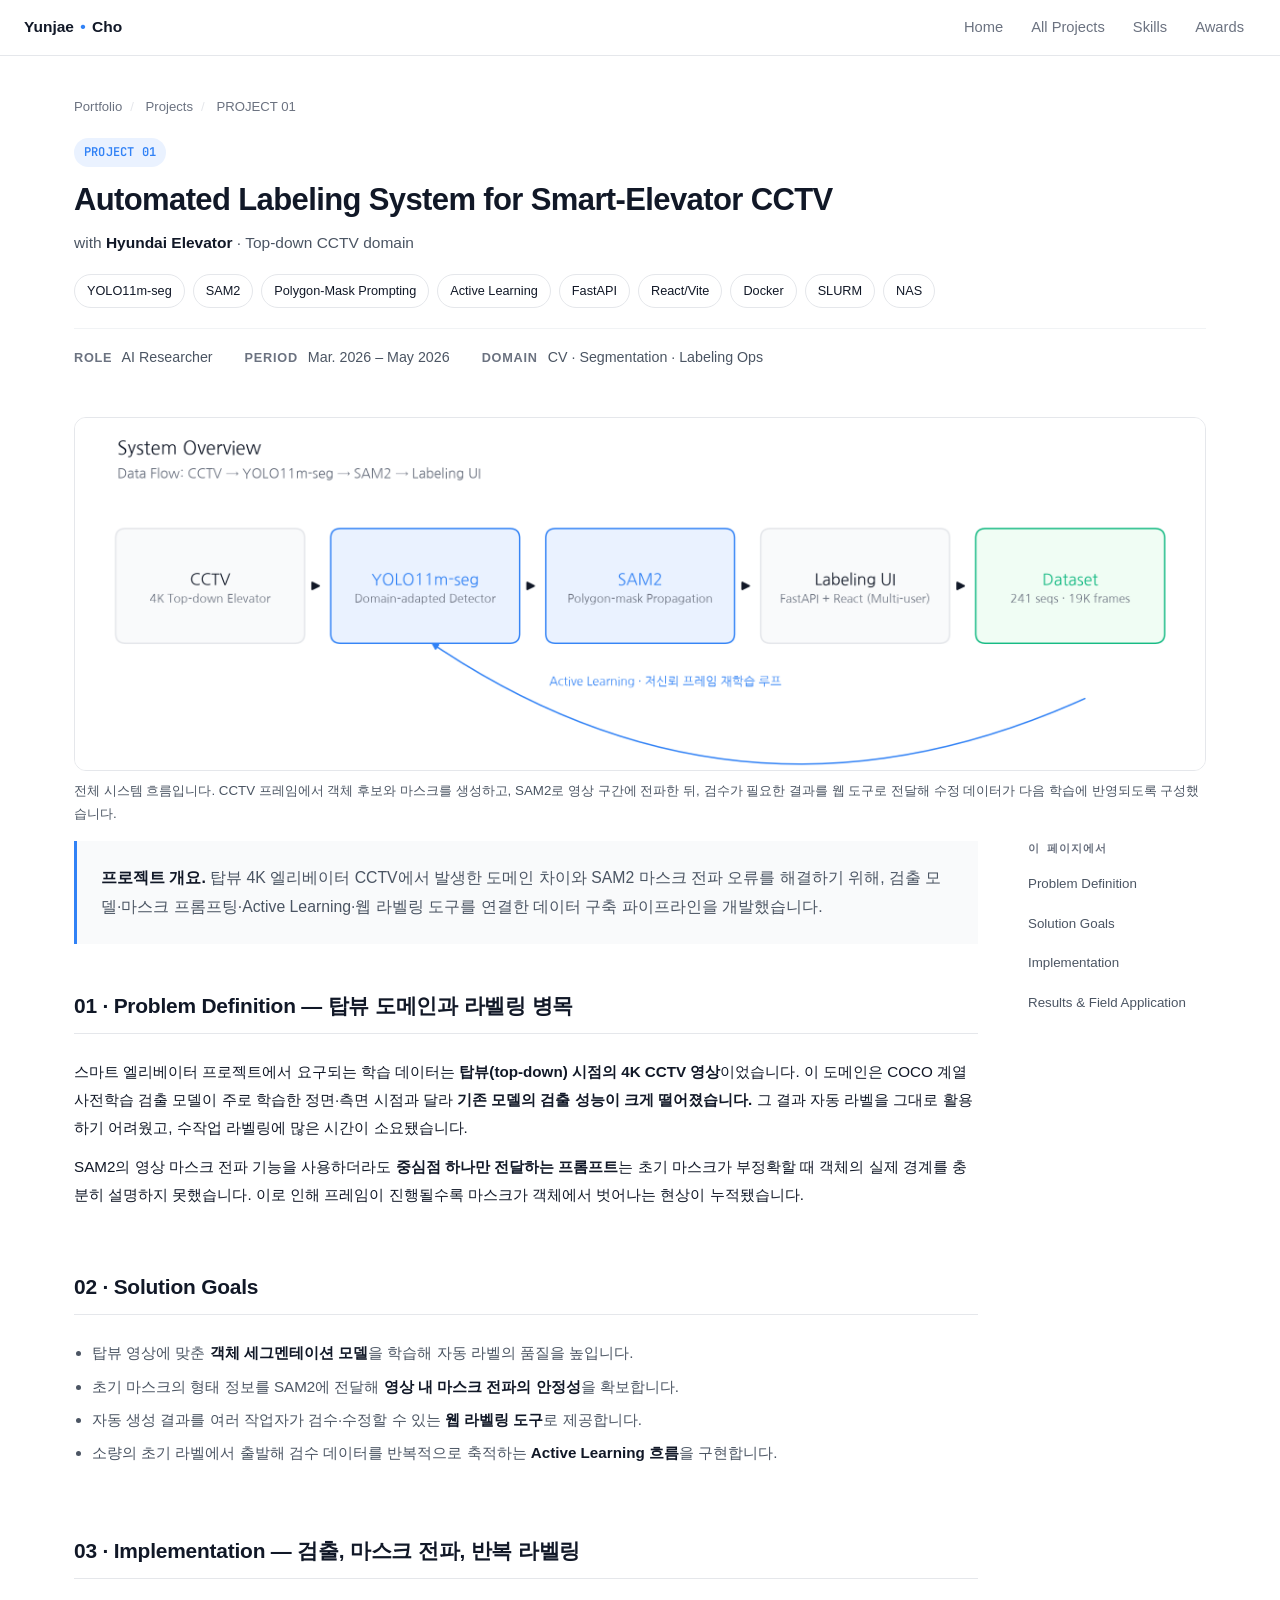
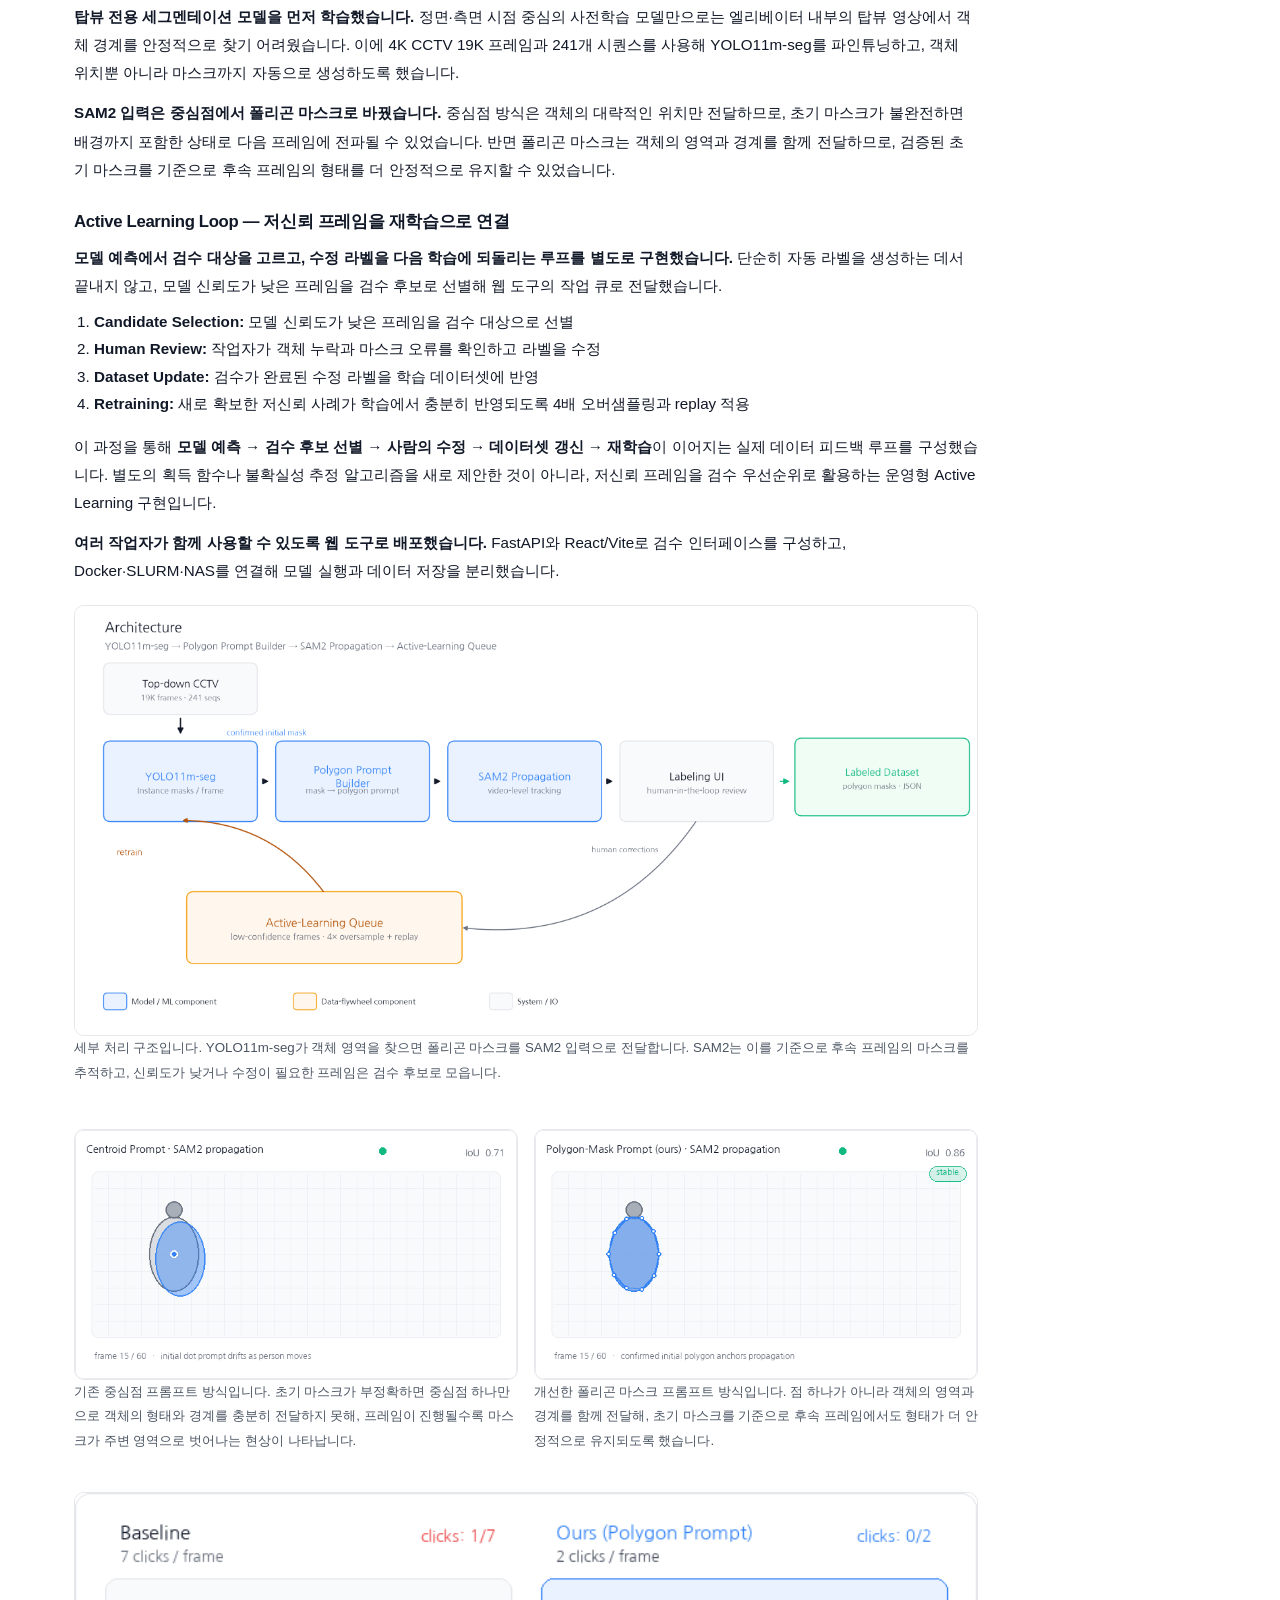
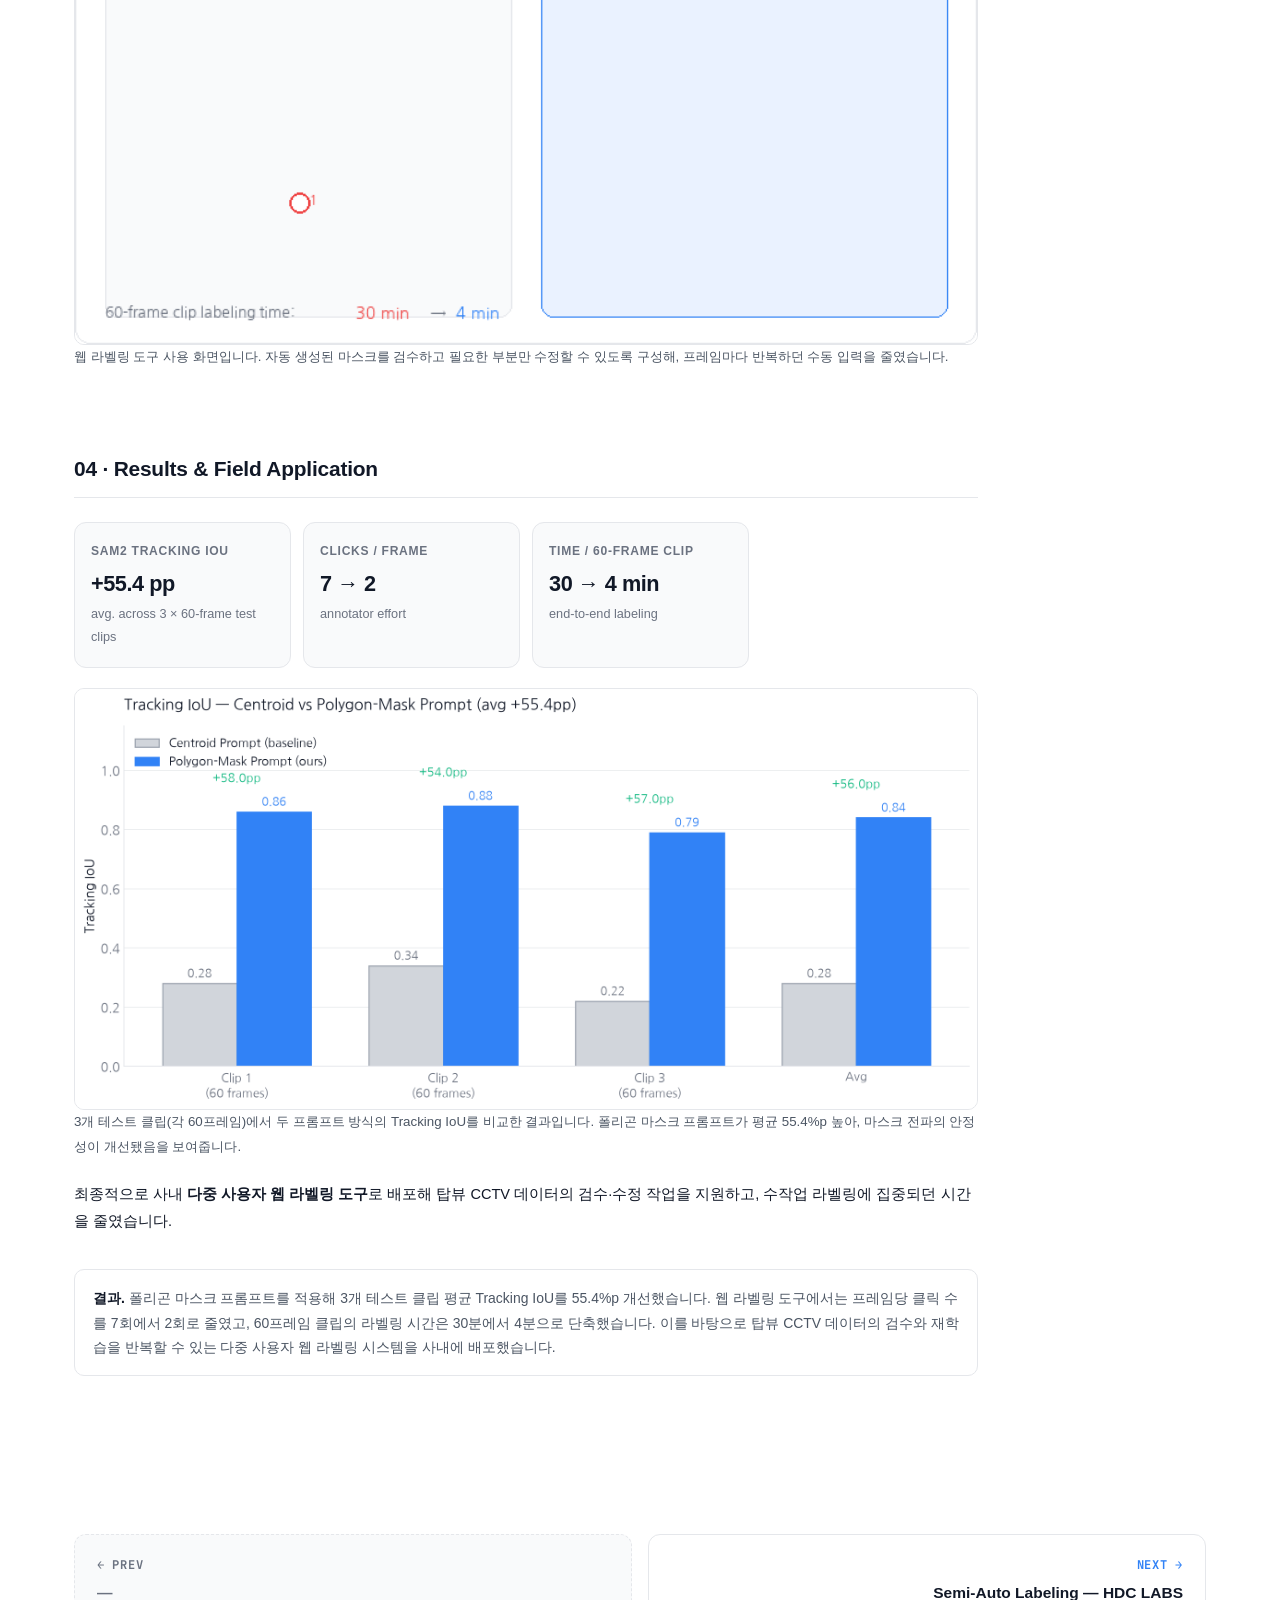
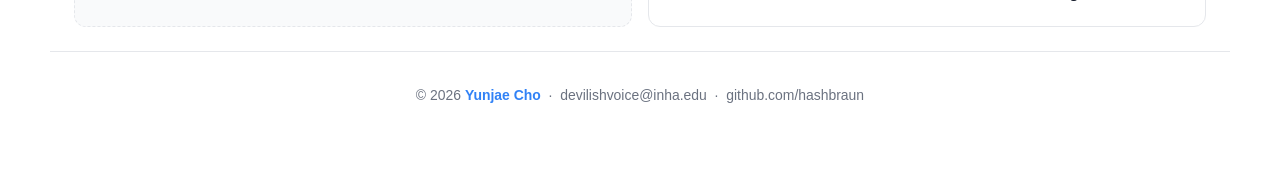
==== commit ac579807: "Clarify implemented Active Learning loop in Project 01" ====
--- a/projects/project-01.html
+++ b/projects/project-01.html
@@ -89,7 +89,15 @@
   <div class="card-block">
     <p><b>탑뷰 전용 세그멘테이션 모델을 먼저 학습했습니다.</b> 정면·측면 시점 중심의 사전학습 모델만으로는 엘리베이터 내부의 탑뷰 영상에서 객체 경계를 안정적으로 찾기 어려웠습니다. 이에 4K CCTV 19K 프레임과 241개 시퀀스를 사용해 YOLO11m-seg를 파인튜닝하고, 객체 위치뿐 아니라 마스크까지 자동으로 생성하도록 했습니다.</p>
     <p style="margin-top:12px;"><b>SAM2 입력은 중심점에서 폴리곤 마스크로 바꿨습니다.</b> 중심점 방식은 객체의 대략적인 위치만 전달하므로, 초기 마스크가 불완전하면 배경까지 포함한 상태로 다음 프레임에 전파될 수 있었습니다. 반면 폴리곤 마스크는 객체의 영역과 경계를 함께 전달하므로, 검증된 초기 마스크를 기준으로 후속 프레임의 형태를 더 안정적으로 유지할 수 있었습니다.</p>
-    <p style="margin-top:12px;"><b>검수가 필요한 프레임을 다시 학습 데이터로 연결했습니다.</b> 모델 신뢰도가 낮은 프레임을 자동으로 검수 후보에 등록하고, 작업자가 수정한 결과를 다음 학습에 반영했습니다. 저신뢰 사례는 4배 오버샘플링과 replay를 적용해 재학습 과정에서 더 자주 학습되도록 구성했습니다.</p>
+    <h3 class="article-subtitle">Active Learning Loop — 저신뢰 프레임을 재학습으로 연결</h3>
+    <p><b>모델 예측에서 검수 대상을 고르고, 수정 라벨을 다음 학습에 되돌리는 루프를 별도로 구현했습니다.</b> 단순히 자동 라벨을 생성하는 데서 끝내지 않고, 모델 신뢰도가 낮은 프레임을 검수 후보로 선별해 웹 도구의 작업 큐로 전달했습니다.</p>
+    <ol style="padding-left:20px;color:var(--gray-700);line-height:1.8;margin-top:8px;">
+      <li><b>Candidate Selection:</b> 모델 신뢰도가 낮은 프레임을 검수 대상으로 선별</li>
+      <li><b>Human Review:</b> 작업자가 객체 누락과 마스크 오류를 확인하고 라벨을 수정</li>
+      <li><b>Dataset Update:</b> 검수가 완료된 수정 라벨을 학습 데이터셋에 반영</li>
+      <li><b>Retraining:</b> 새로 확보한 저신뢰 사례가 학습에서 충분히 반영되도록 4배 오버샘플링과 replay 적용</li>
+    </ol>
+    <p style="margin-top:10px;">이 과정을 통해 <b>모델 예측 → 검수 후보 선별 → 사람의 수정 → 데이터셋 갱신 → 재학습</b>이 이어지는 실제 데이터 피드백 루프를 구성했습니다. 별도의 획득 함수나 불확실성 추정 알고리즘을 새로 제안한 것이 아니라, 저신뢰 프레임을 검수 우선순위로 활용하는 운영형 Active Learning 구현입니다.</p>
     <p style="margin-top:12px;"><b>여러 작업자가 함께 사용할 수 있도록 웹 도구로 배포했습니다.</b> FastAPI와 React/Vite로 검수 인터페이스를 구성하고, Docker·SLURM·NAS를 연결해 모델 실행과 데이터 저장을 분리했습니다.</p>
 
     <div class="media" style="margin-top:20px;">
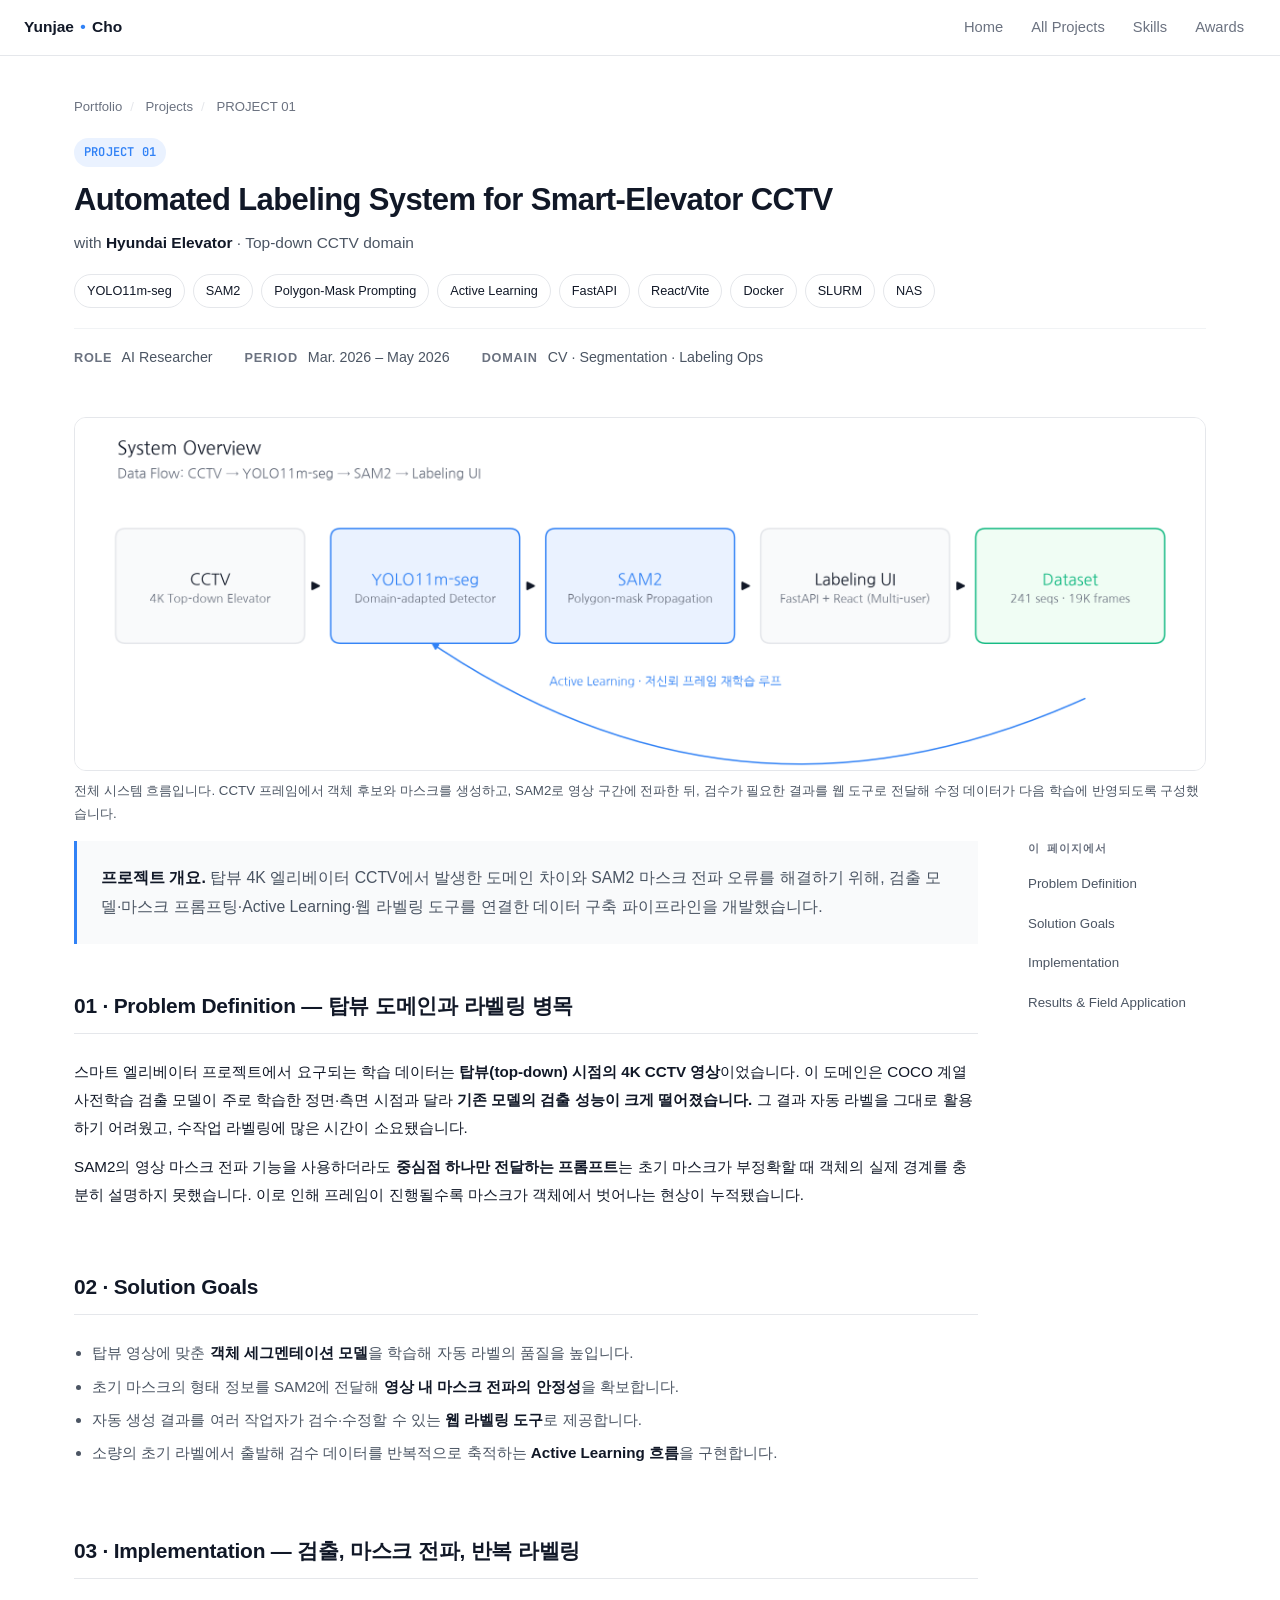
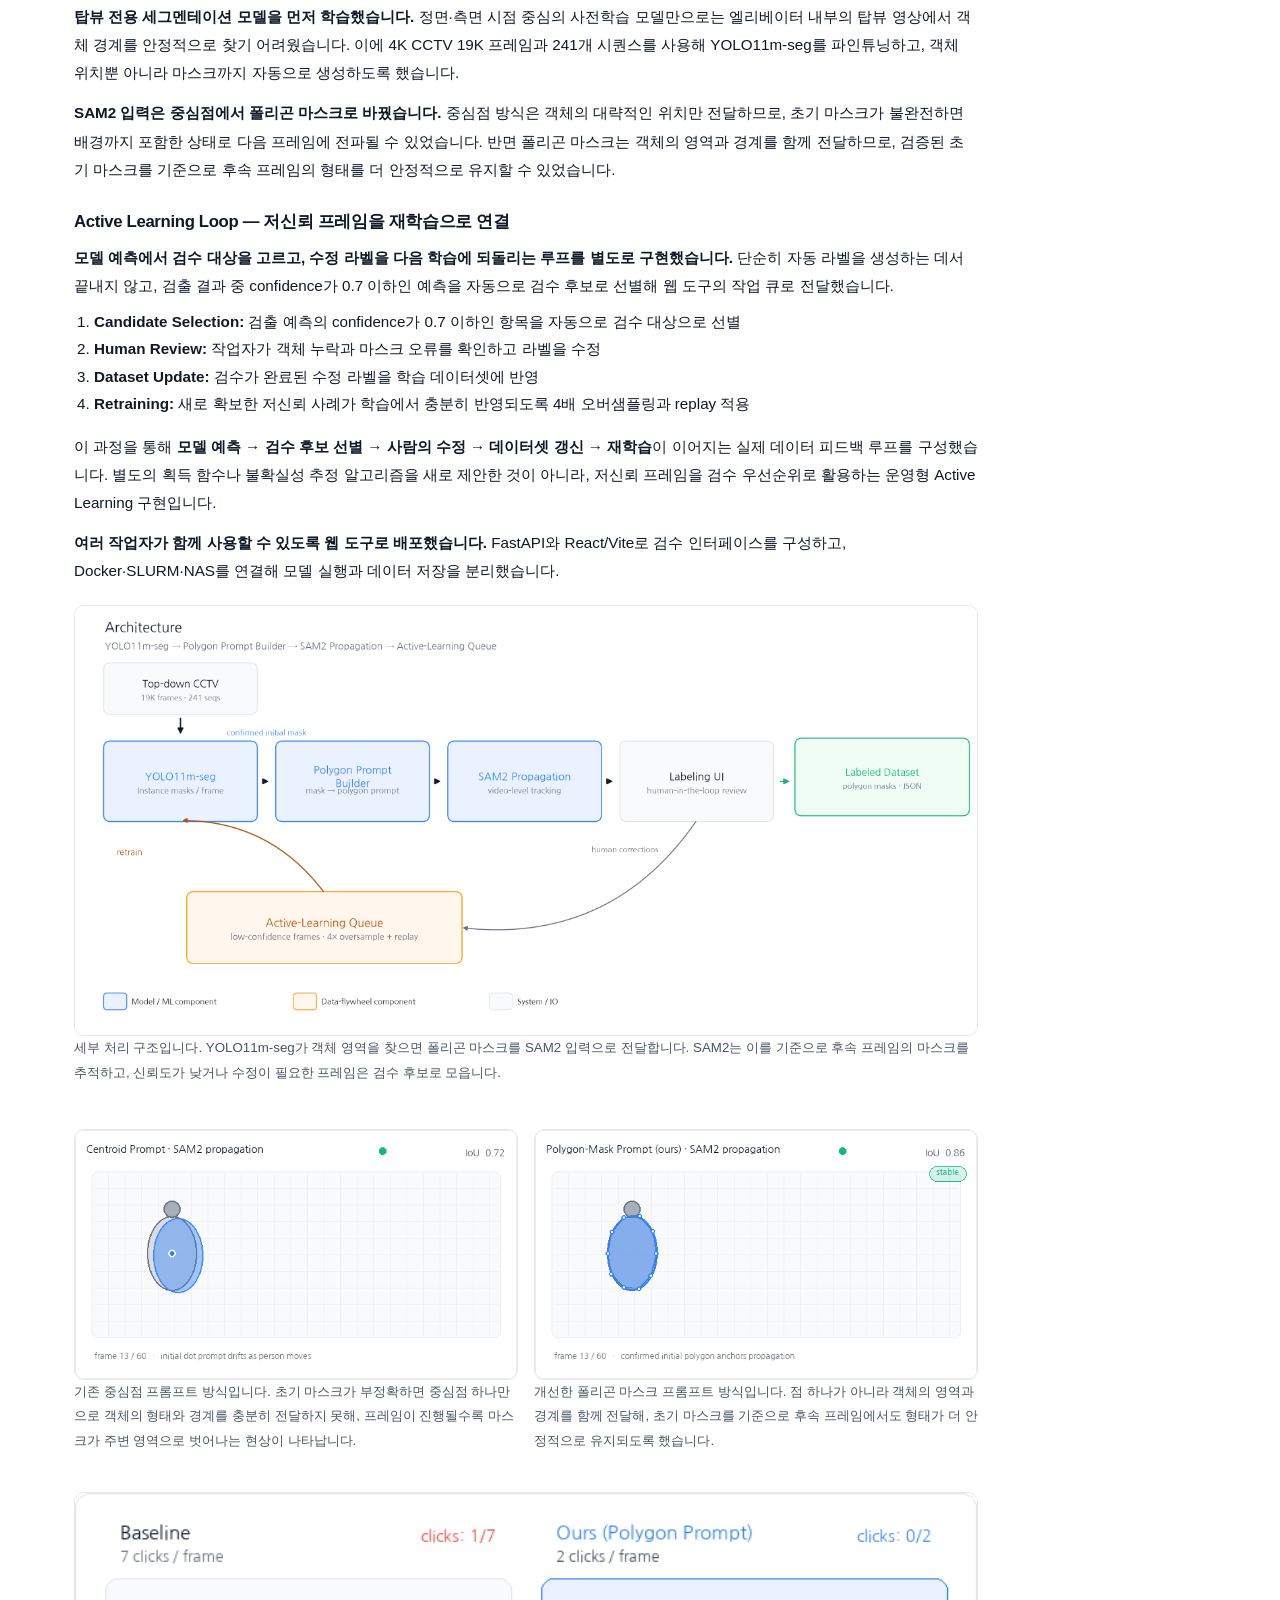
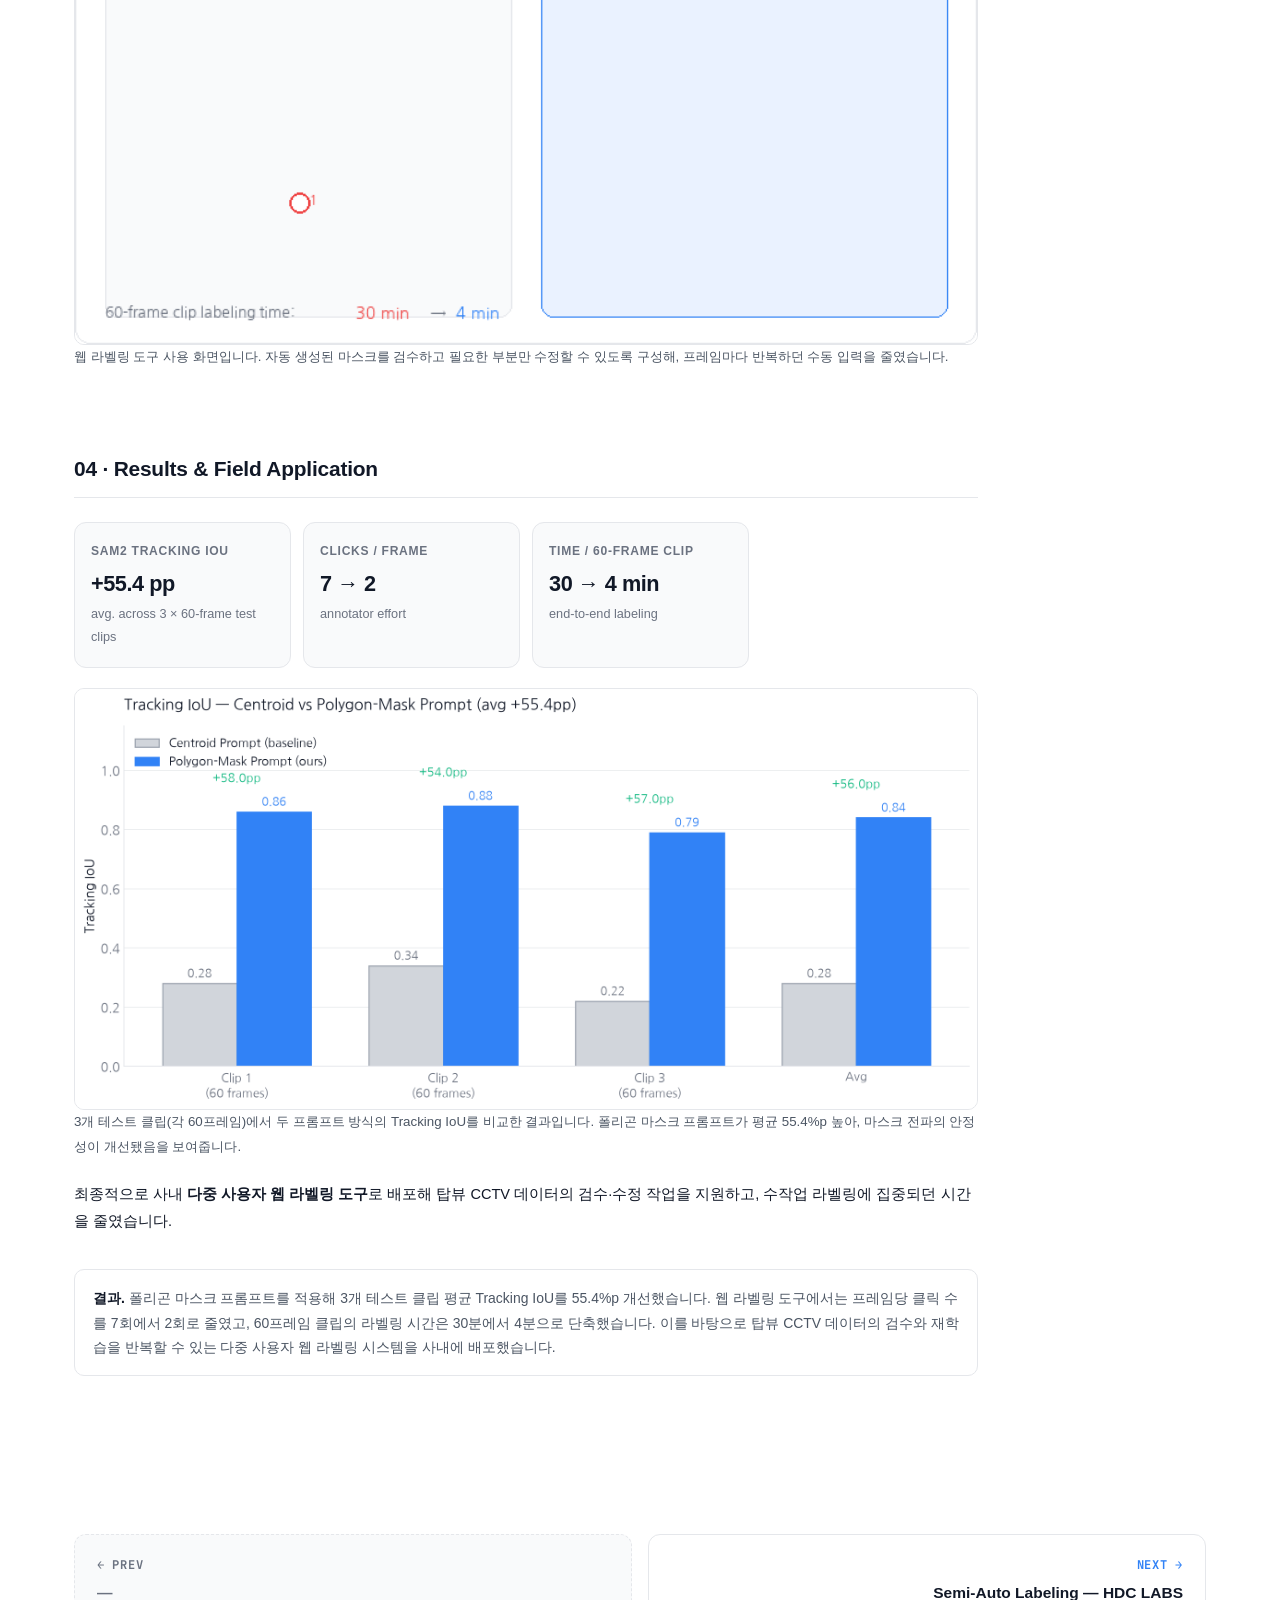
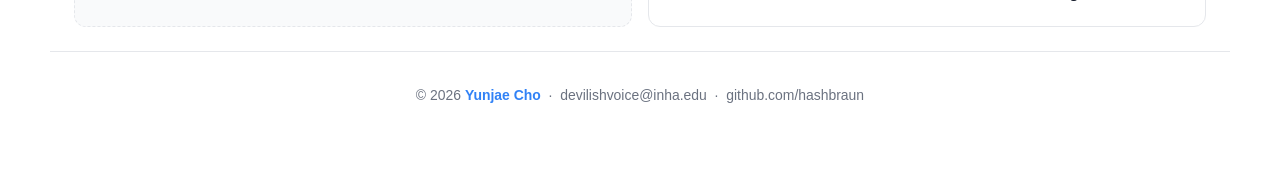
==== commit 9cd66938: "Clarify confidence-threshold review selection" ====
--- a/projects/project-01.html
+++ b/projects/project-01.html
@@ -90,9 +90,9 @@
     <p><b>탑뷰 전용 세그멘테이션 모델을 먼저 학습했습니다.</b> 정면·측면 시점 중심의 사전학습 모델만으로는 엘리베이터 내부의 탑뷰 영상에서 객체 경계를 안정적으로 찾기 어려웠습니다. 이에 4K CCTV 19K 프레임과 241개 시퀀스를 사용해 YOLO11m-seg를 파인튜닝하고, 객체 위치뿐 아니라 마스크까지 자동으로 생성하도록 했습니다.</p>
     <p style="margin-top:12px;"><b>SAM2 입력은 중심점에서 폴리곤 마스크로 바꿨습니다.</b> 중심점 방식은 객체의 대략적인 위치만 전달하므로, 초기 마스크가 불완전하면 배경까지 포함한 상태로 다음 프레임에 전파될 수 있었습니다. 반면 폴리곤 마스크는 객체의 영역과 경계를 함께 전달하므로, 검증된 초기 마스크를 기준으로 후속 프레임의 형태를 더 안정적으로 유지할 수 있었습니다.</p>
     <h3 class="article-subtitle">Active Learning Loop — 저신뢰 프레임을 재학습으로 연결</h3>
-    <p><b>모델 예측에서 검수 대상을 고르고, 수정 라벨을 다음 학습에 되돌리는 루프를 별도로 구현했습니다.</b> 단순히 자동 라벨을 생성하는 데서 끝내지 않고, 모델 신뢰도가 낮은 프레임을 검수 후보로 선별해 웹 도구의 작업 큐로 전달했습니다.</p>
+    <p><b>모델 예측에서 검수 대상을 고르고, 수정 라벨을 다음 학습에 되돌리는 루프를 별도로 구현했습니다.</b> 단순히 자동 라벨을 생성하는 데서 끝내지 않고, 검출 결과 중 confidence가 0.7 이하인 예측을 자동으로 검수 후보로 선별해 웹 도구의 작업 큐로 전달했습니다.</p>
     <ol style="padding-left:20px;color:var(--gray-700);line-height:1.8;margin-top:8px;">
-      <li><b>Candidate Selection:</b> 모델 신뢰도가 낮은 프레임을 검수 대상으로 선별</li>
+      <li><b>Candidate Selection:</b> 검출 예측의 confidence가 0.7 이하인 항목을 자동으로 검수 대상으로 선별</li>
       <li><b>Human Review:</b> 작업자가 객체 누락과 마스크 오류를 확인하고 라벨을 수정</li>
       <li><b>Dataset Update:</b> 검수가 완료된 수정 라벨을 학습 데이터셋에 반영</li>
       <li><b>Retraining:</b> 새로 확보한 저신뢰 사례가 학습에서 충분히 반영되도록 4배 오버샘플링과 replay 적용</li>
--- a/styles.css
+++ b/styles.css
@@ -1666,3 +1666,27 @@
 .article-subtitle { margin:26px 0 10px; font-size:1.08rem; line-height:1.45; color:var(--ink); font-weight:750; letter-spacing:-.02em; }
 .article-subtitle:first-child { margin-top:0; }
 .article-main p { line-height:1.85; }
+
+
+/* Additional project cards — same visual card language across Projects 01–08 */
+.additional-projects { margin-top:26px; }
+.additional-projects-heading { margin:0 0 14px; }
+.additional-projects-heading > span { color:var(--mute); font:700 .68rem var(--font-mono); letter-spacing:.07em; }
+.additional-projects-heading h3 { margin:6px 0 4px; color:var(--ink); font-size:1.25rem; letter-spacing:-.025em; }
+.additional-projects-heading p { margin:0; color:var(--sub); font-size:.88rem; line-height:1.65; }
+.additional-project-gallery { align-items:stretch; }
+.additional-project-gallery .project-card { min-width:0; color:inherit; text-decoration:none; }
+.additional-project-gallery .project-card:focus-visible { outline:3px solid rgba(49,130,246,.35); outline-offset:3px; }
+.additional-project-gallery .project-card h3 { min-height:3.1em; }
+.additional-project-gallery .project-card p { min-height:4.8em; }
+.additional-project-gallery .showcase-points { margin:0 0 16px; font-size:.8rem; }
+.additional-project-gallery .project-foot { margin-top:auto; }
+@media(max-width:820px) {
+  .additional-project-gallery { grid-template-columns:1fr; }
+  .additional-project-gallery .project-card h3,
+  .additional-project-gallery .project-card p { min-height:0; }
+}
+@media(prefers-reduced-motion:reduce) {
+  .additional-project-gallery .project-card,
+  .additional-project-gallery .project-thumb img { transition:none; }
+}
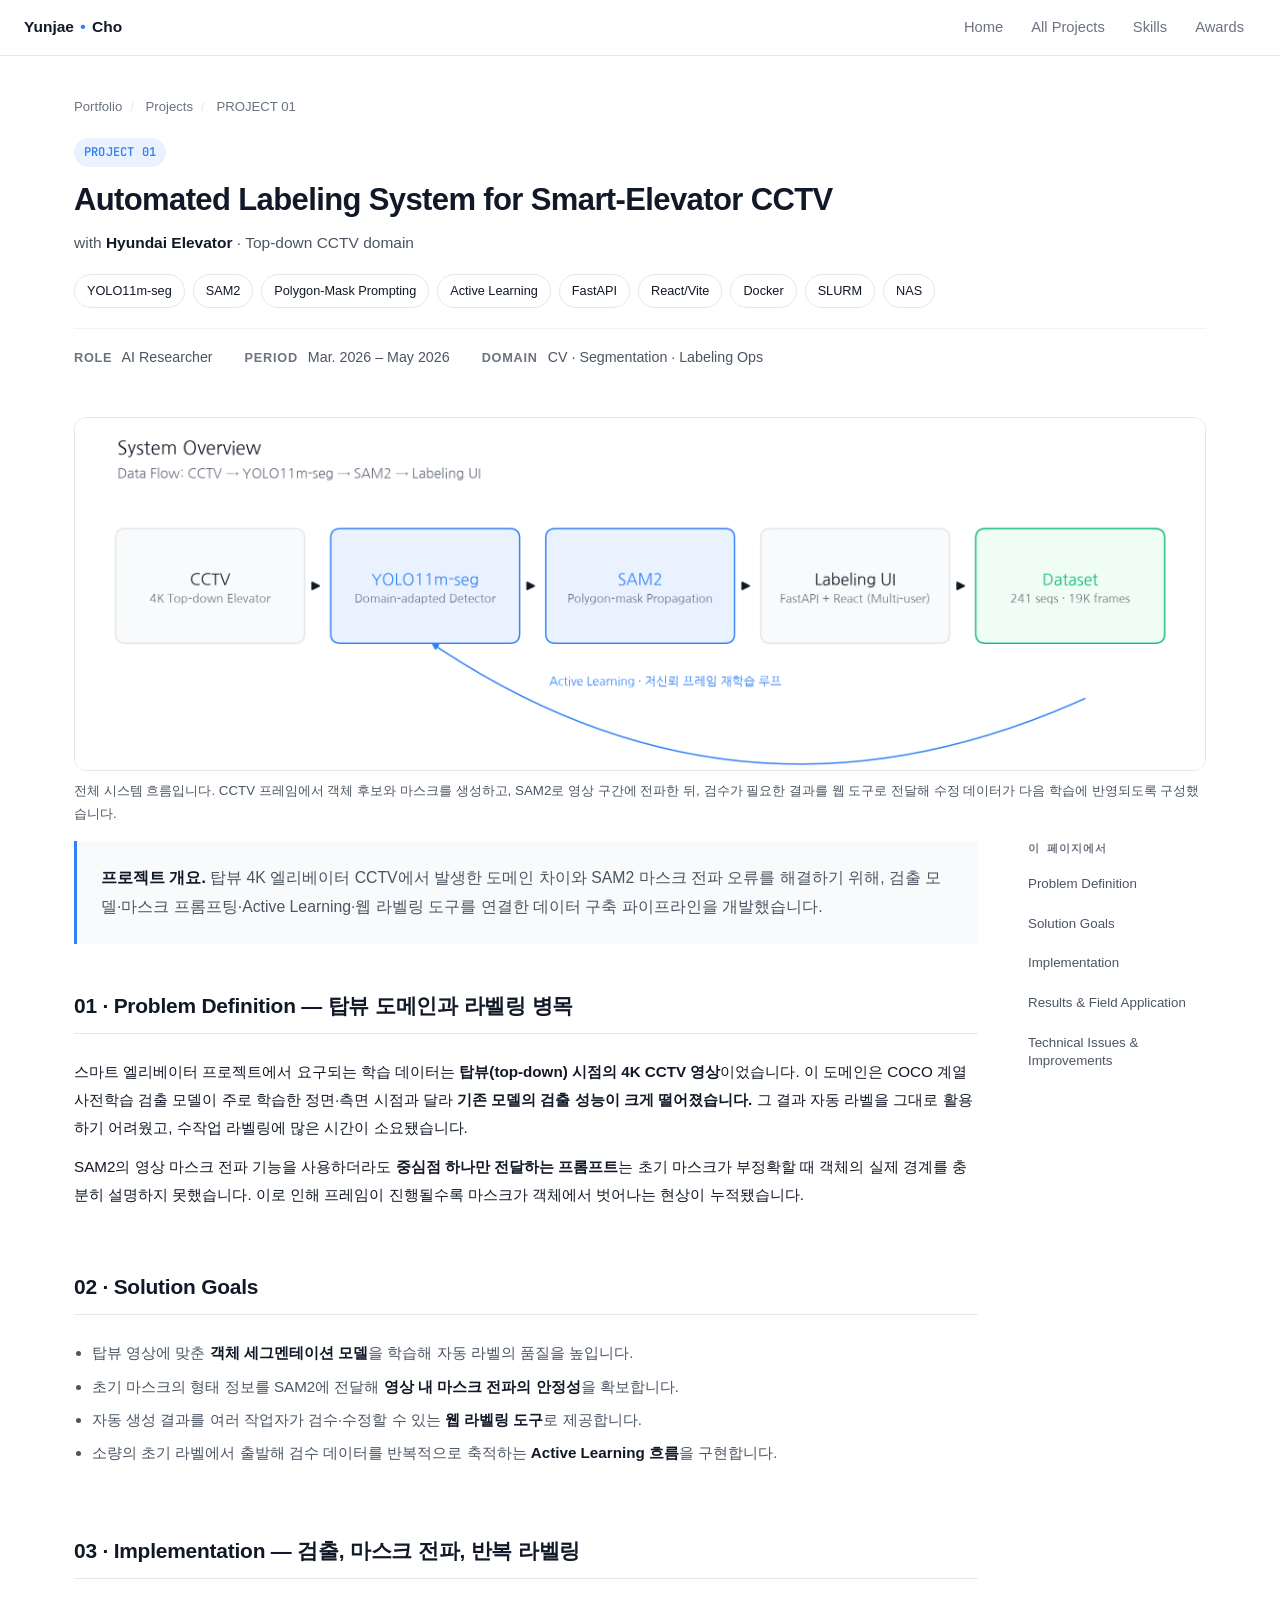
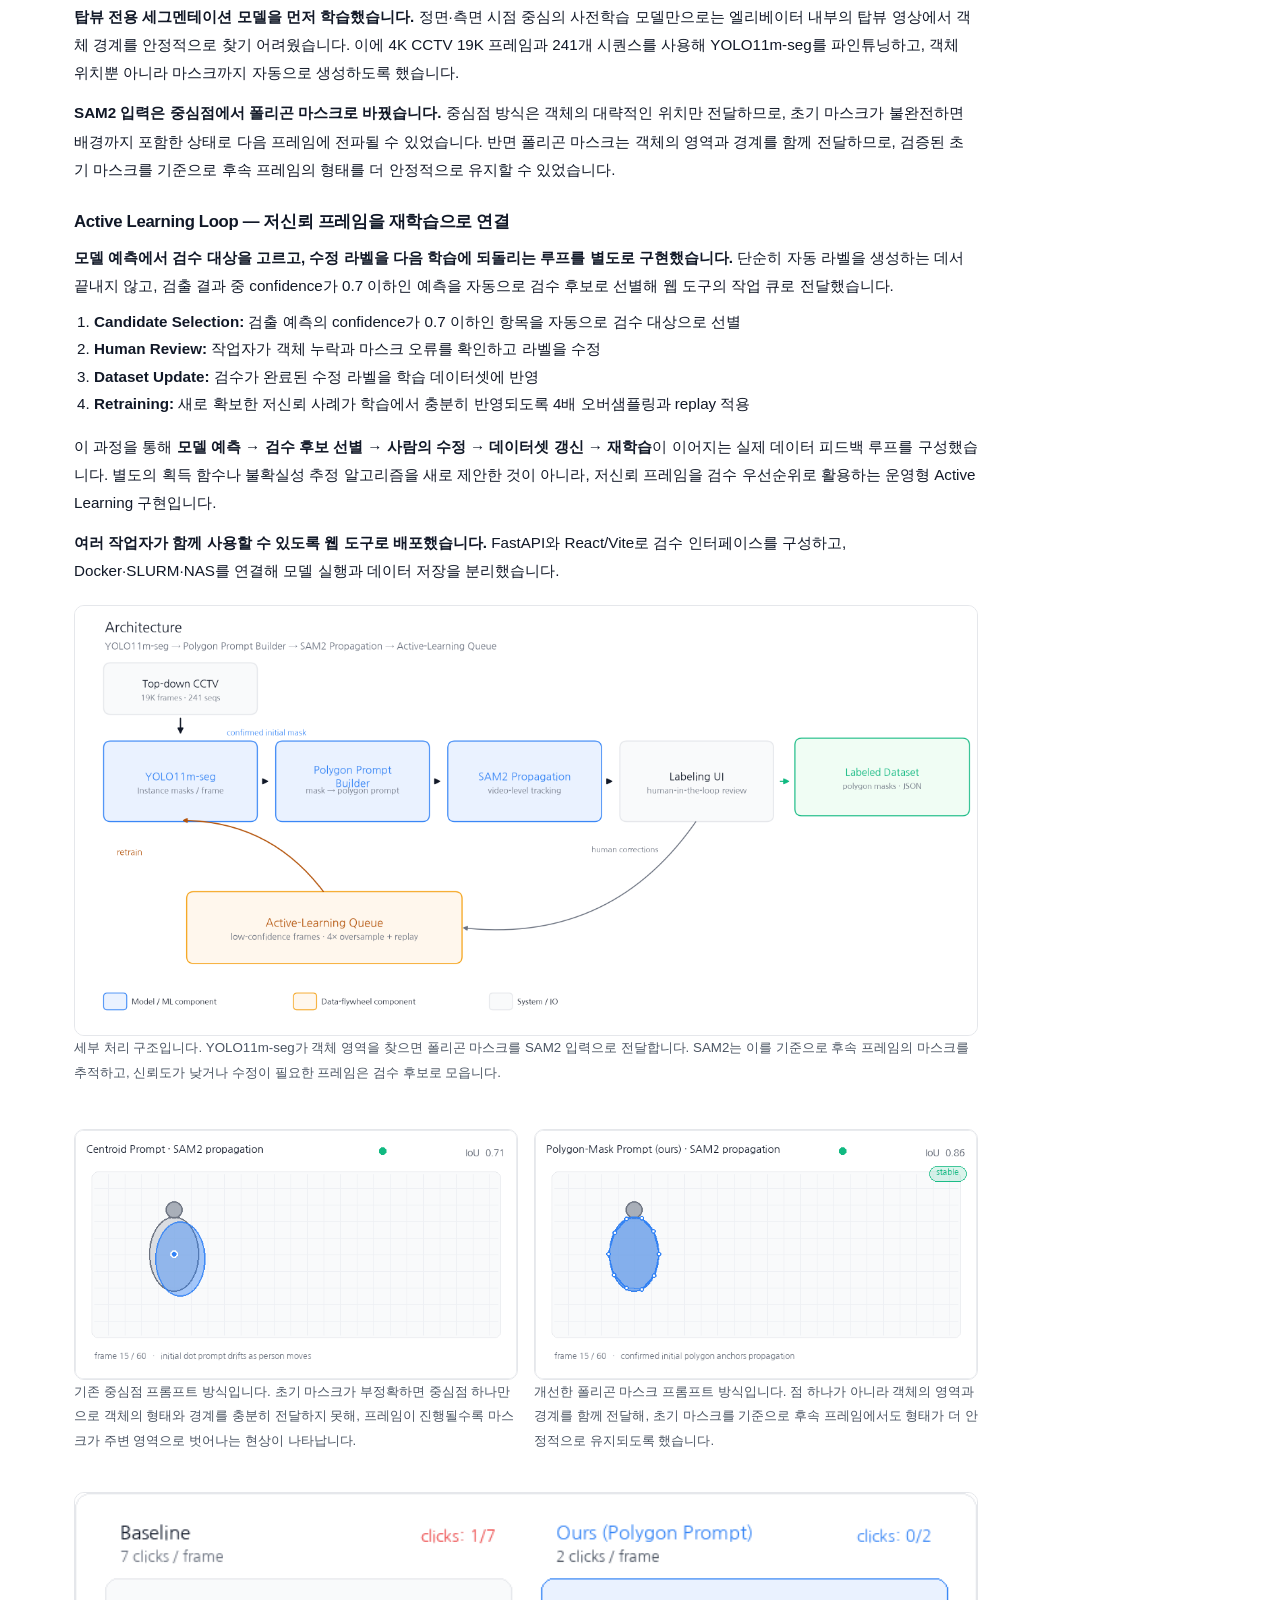
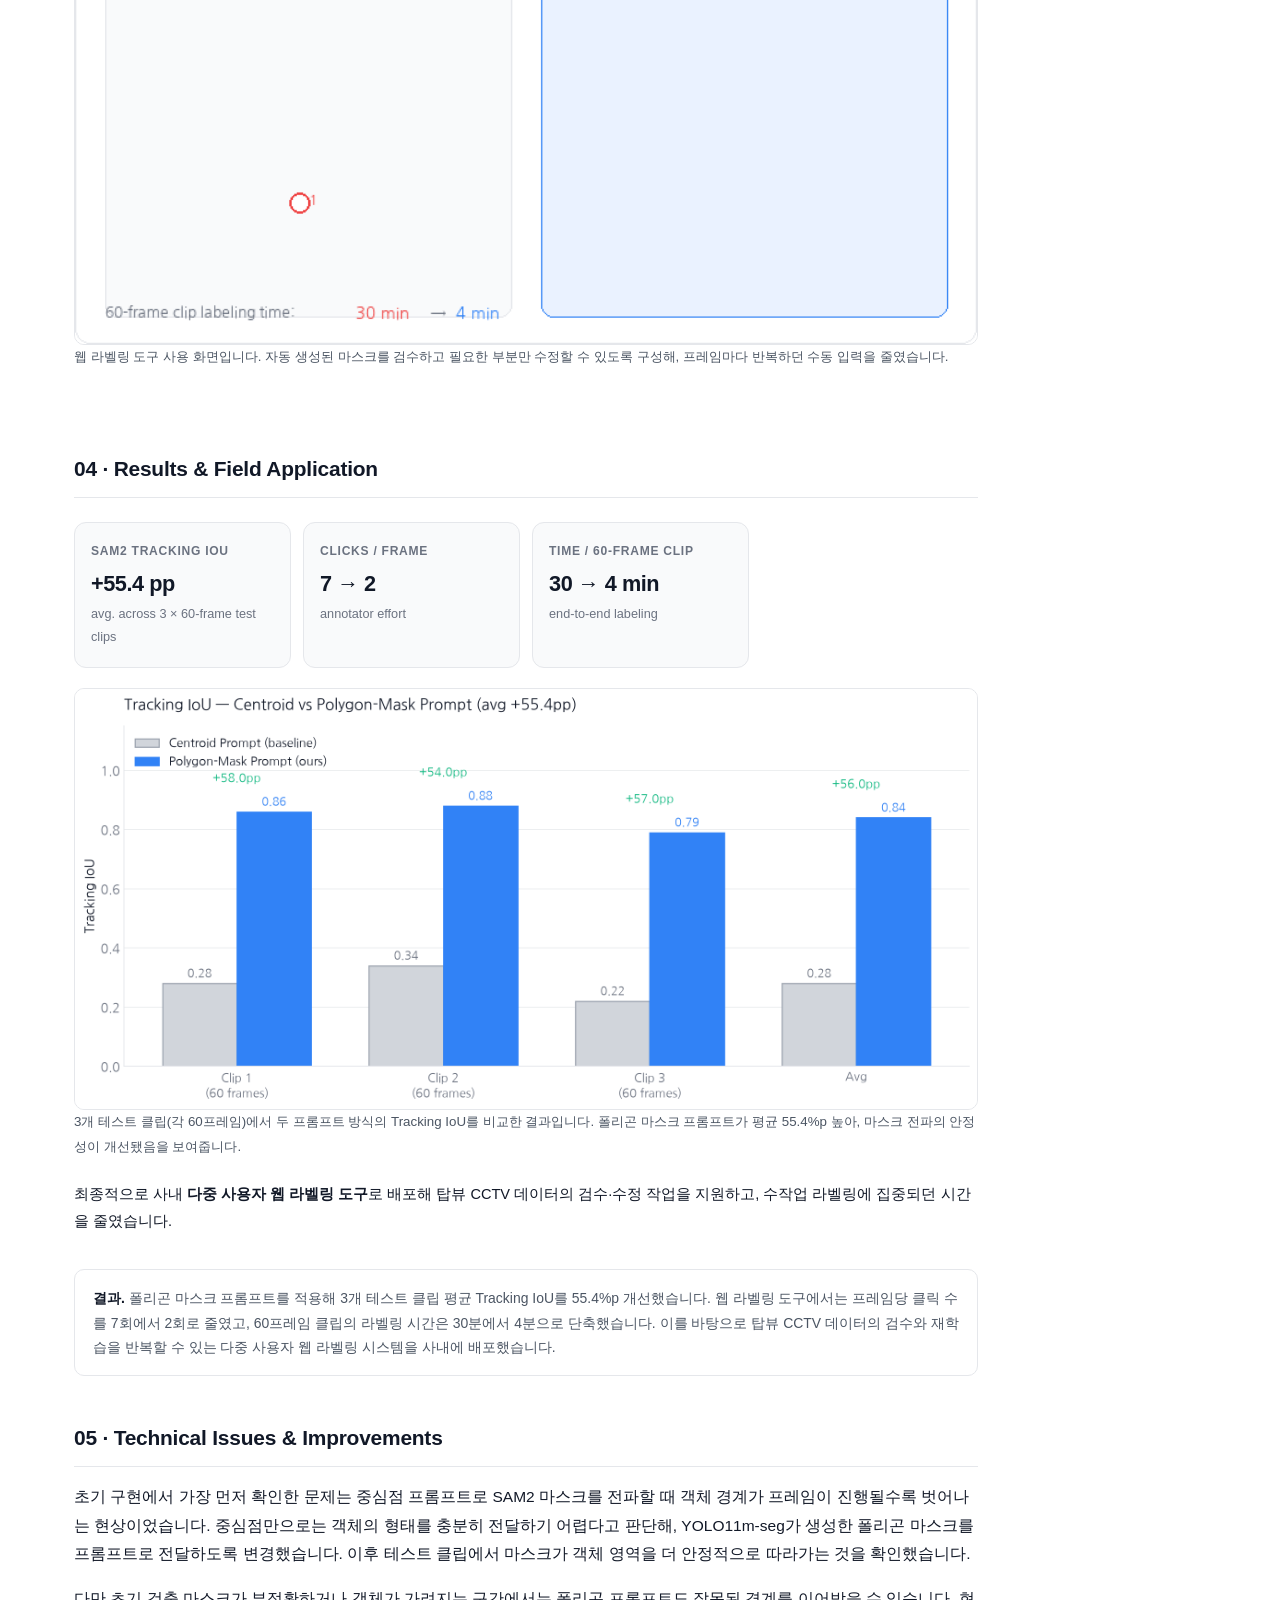
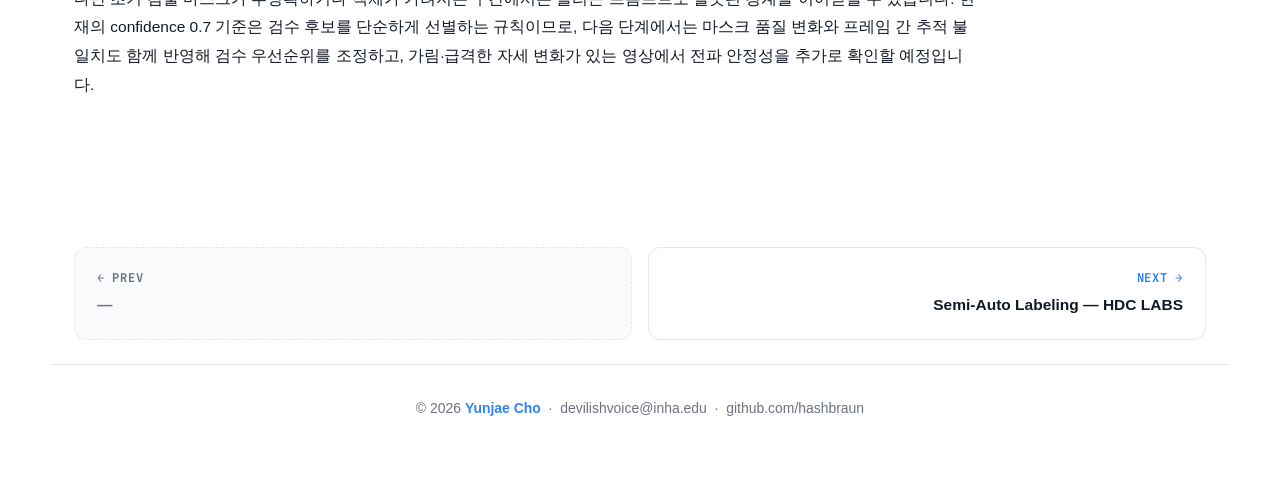
==== commit 65075954: "Refine project reflections and full-width examples" ====
--- a/projects/project-01.html
+++ b/projects/project-01.html
@@ -60,7 +60,7 @@
   <div class="detail-article-layout">
     <aside class="article-sidebar">
       <div class="article-sidebar-title">이 페이지에서</div>
-      <nav class="article-toc" aria-label="본문 목차"><a href="#problem">Problem Definition</a><a href="#requirements">Solution Goals</a><a href="#method">Implementation</a><a href="#evaluation">Results &amp; Field Application</a></nav>
+      <nav class="article-toc" aria-label="본문 목차"><a href="#problem">Problem Definition</a><a href="#requirements">Solution Goals</a><a href="#method">Implementation</a><a href="#evaluation">Results &amp; Field Application</a><a href="#reflection">Technical Issues &amp; Improvements</a></nav>
     </aside>
     <main class="article-main">
   <div class="article-intro"><strong>프로젝트 개요.</strong> 탑뷰 4K 엘리베이터 CCTV에서 발생한 도메인 차이와 SAM2 마스크 전파 오류를 해결하기 위해, 검출 모델·마스크 프롬프팅·Active Learning·웹 라벨링 도구를 연결한 데이터 구축 파이프라인을 개발했습니다.</div>
@@ -158,7 +158,10 @@
     </p>
   </div>
   <div class="article-callout"><strong>결과.</strong> 폴리곤 마스크 프롬프트를 적용해 3개 테스트 클립 평균 Tracking IoU를 55.4%p 개선했습니다. 웹 라벨링 도구에서는 프레임당 클릭 수를 7회에서 2회로 줄였고, 60프레임 클립의 라벨링 시간은 30분에서 4분으로 단축했습니다. 이를 바탕으로 탑뷰 CCTV 데이터의 검수와 재학습을 반복할 수 있는 다중 사용자 웹 라벨링 시스템을 사내에 배포했습니다.</div>
-    </div>
+    <h2 class="section-title" id="reflection">05 · Technical Issues &amp; Improvements</h2>
+  <p>초기 구현에서 가장 먼저 확인한 문제는 중심점 프롬프트로 SAM2 마스크를 전파할 때 객체 경계가 프레임이 진행될수록 벗어나는 현상이었습니다. 중심점만으로는 객체의 형태를 충분히 전달하기 어렵다고 판단해, YOLO11m-seg가 생성한 폴리곤 마스크를 프롬프트로 전달하도록 변경했습니다. 이후 테스트 클립에서 마스크가 객체 영역을 더 안정적으로 따라가는 것을 확인했습니다.</p>
+  <p style="margin-top:10px;">다만 초기 검출 마스크가 부정확하거나 객체가 가려지는 구간에서는 폴리곤 프롬프트도 잘못된 경계를 이어받을 수 있습니다. 현재의 confidence 0.7 기준은 검수 후보를 단순하게 선별하는 규칙이므로, 다음 단계에서는 마스크 품질 변화와 프레임 간 추적 불일치도 함께 반영해 검수 우선순위를 조정하고, 가림·급격한 자세 변화가 있는 영상에서 전파 안정성을 추가로 확인할 예정입니다.</p>
+</div>
     </main>
   </div>
 </section>
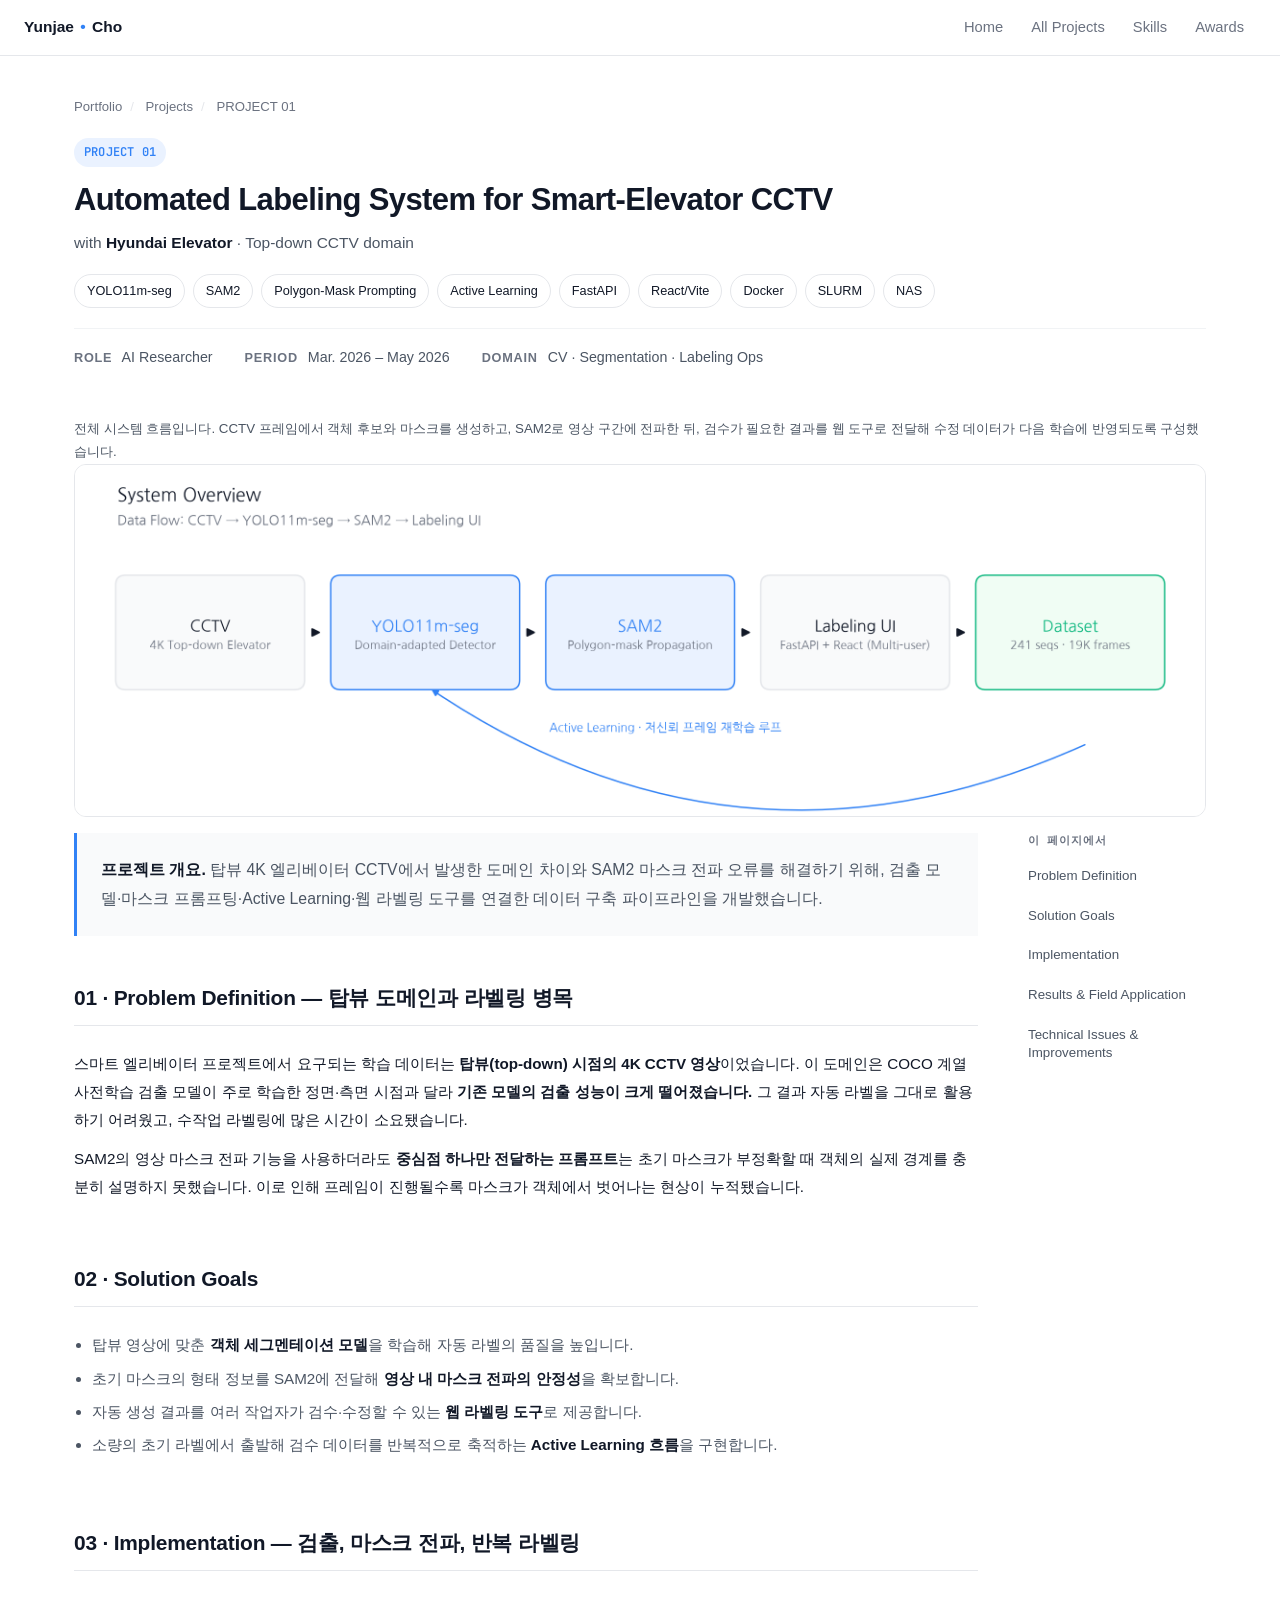
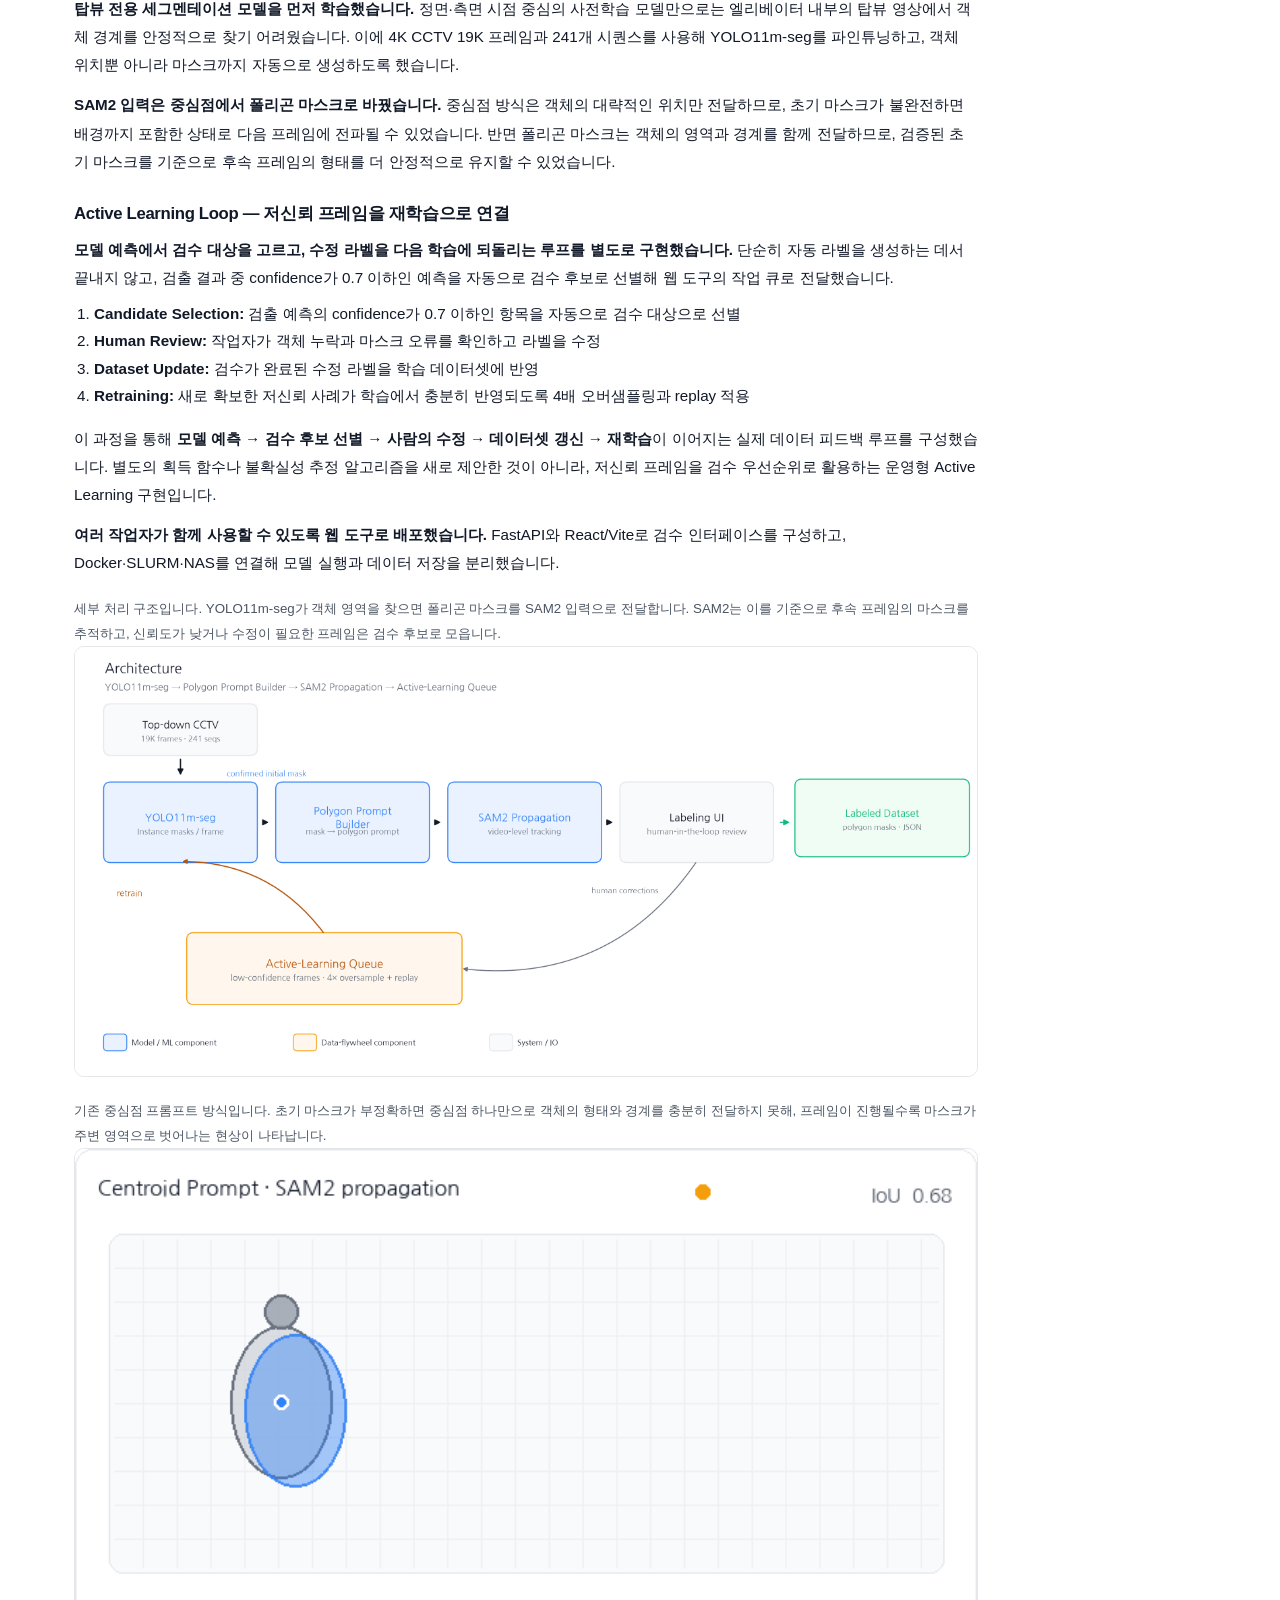
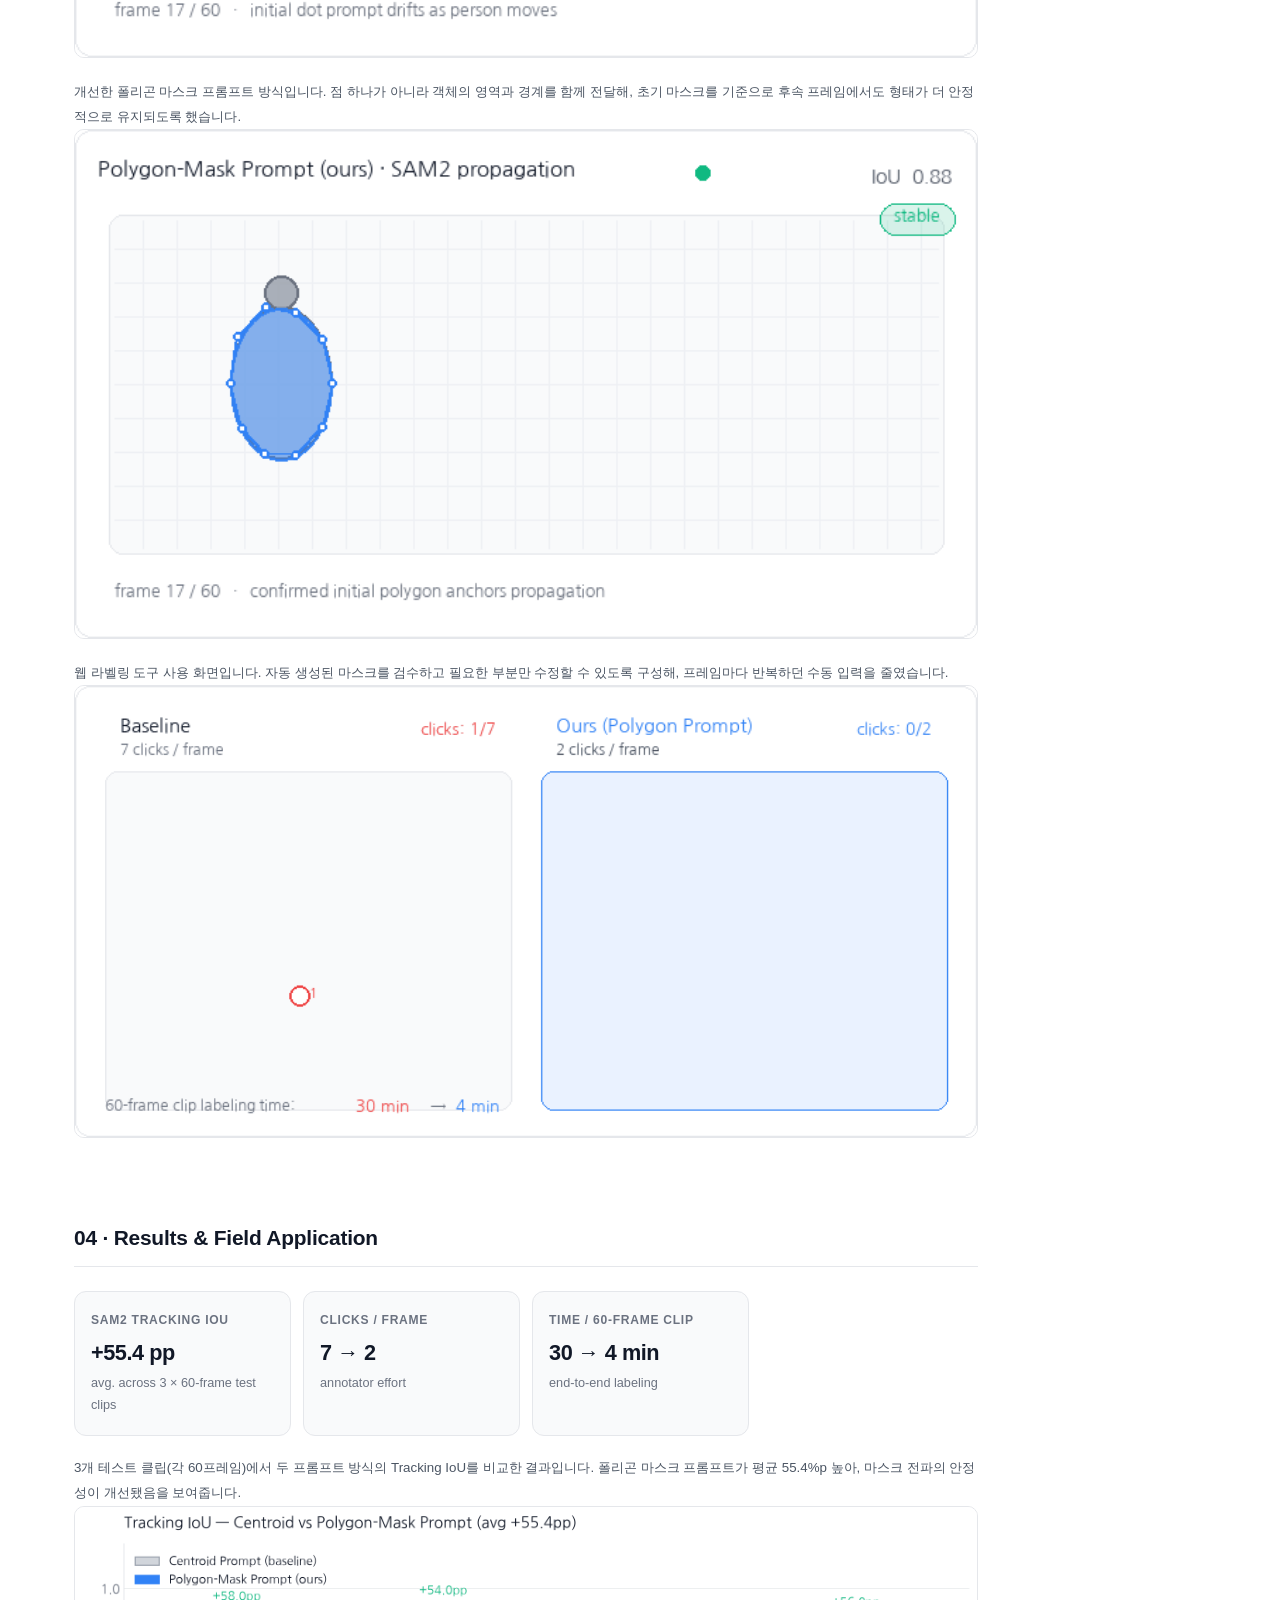
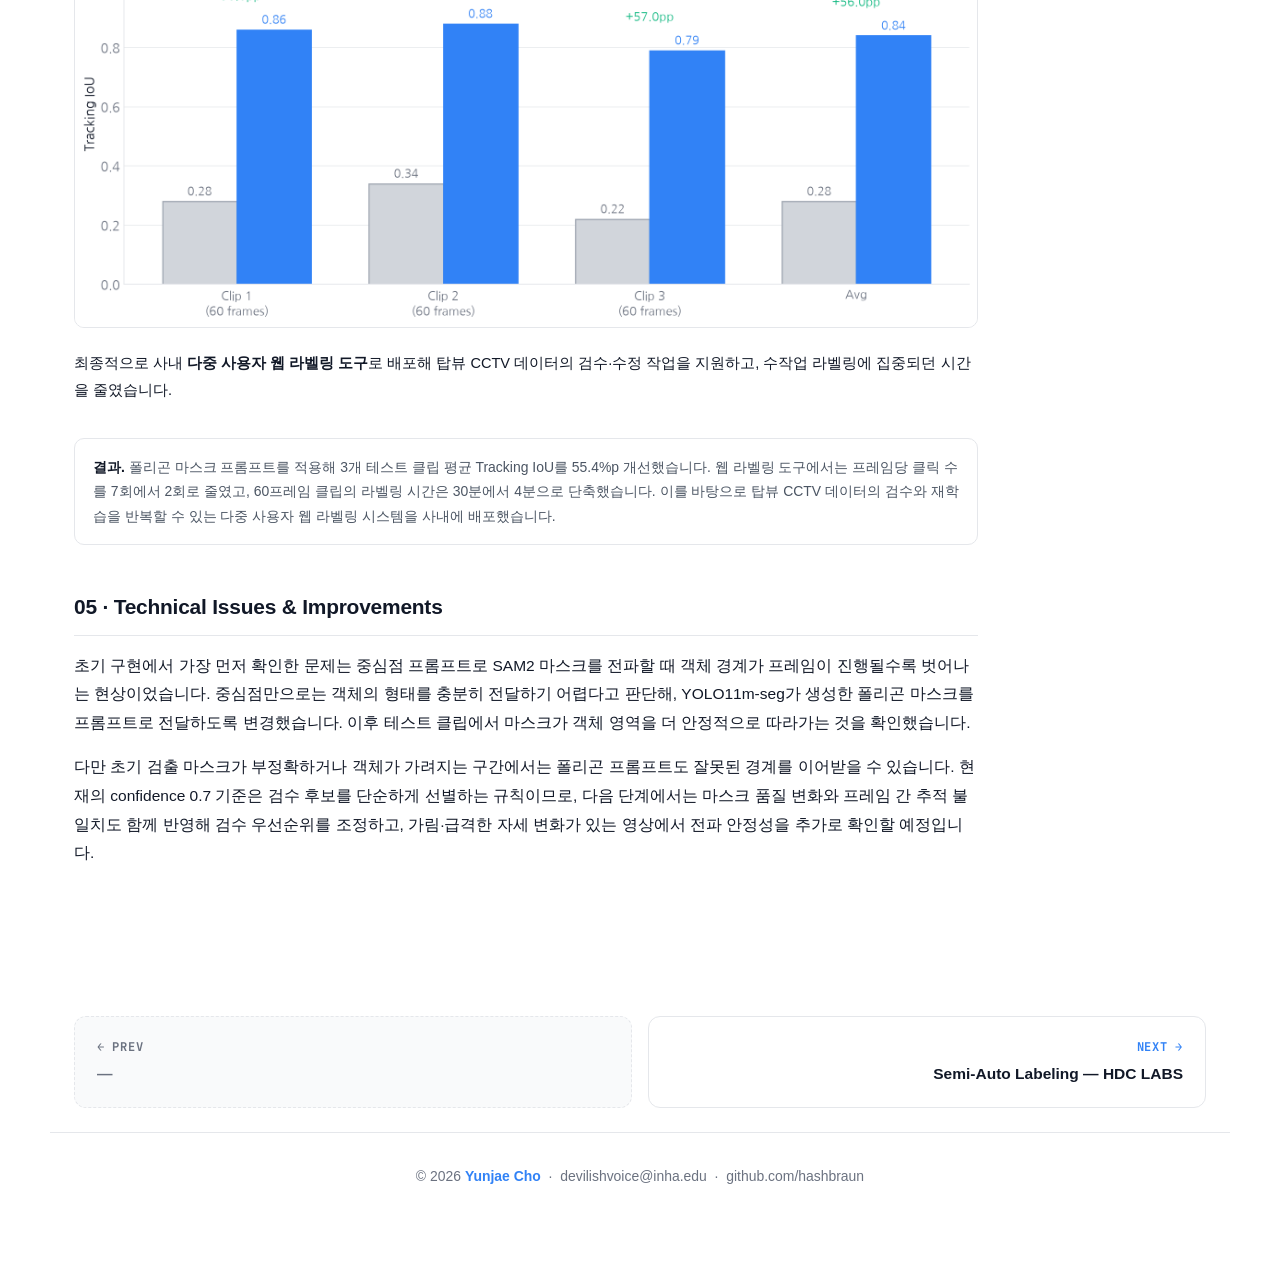
==== commit cfe9b147: "Place project media after its related explanation" ====
--- a/projects/project-01.html
+++ b/projects/project-01.html
@@ -52,9 +52,9 @@
 
   <!-- OVERVIEW MEDIA -->
   <div class="media">
-    <img src="../assets/p01/overview.png"
+<p class="media-caption">전체 시스템 흐름입니다. CCTV 프레임에서 객체 후보와 마스크를 생성하고, SAM2로 영상 구간에 전파한 뒤, 검수가 필요한 결과를 웹 도구로 전달해 수정 데이터가 다음 학습에 반영되도록 구성했습니다.</p>
+<img src="../assets/p01/overview.png"
          alt="CCTV 영상 입력부터 YOLO 세그멘테이션, SAM2 마스크 전파, 검수 도구와 재학습까지 이어지는 시스템 개요" />
-    <p class="media-caption">전체 시스템 흐름입니다. CCTV 프레임에서 객체 후보와 마스크를 생성하고, SAM2로 영상 구간에 전파한 뒤, 검수가 필요한 결과를 웹 도구로 전달해 수정 데이터가 다음 학습에 반영되도록 구성했습니다.</p>
   </div>
 
   <div class="detail-article-layout">
@@ -101,28 +101,26 @@
     <p style="margin-top:12px;"><b>여러 작업자가 함께 사용할 수 있도록 웹 도구로 배포했습니다.</b> FastAPI와 React/Vite로 검수 인터페이스를 구성하고, Docker·SLURM·NAS를 연결해 모델 실행과 데이터 저장을 분리했습니다.</p>
 
     <div class="media" style="margin-top:20px;">
-      <img src="../assets/p01/architecture.png"
+<p class="media-caption">세부 처리 구조입니다. YOLO11m-seg가 객체 영역을 찾으면 폴리곤 마스크를 SAM2 입력으로 전달합니다. SAM2는 이를 기준으로 후속 프레임의 마스크를 추적하고, 신뢰도가 낮거나 수정이 필요한 프레임은 검수 후보로 모읍니다.</p>
+<img src="../assets/p01/architecture.png"
            alt="YOLO11m-seg 검출 결과를 폴리곤 프롬프트로 변환하고 SAM2 전파와 검수 후보 큐로 연결하는 구조" />
-      <p class="media-caption">세부 처리 구조입니다. YOLO11m-seg가 객체 영역을 찾으면 폴리곤 마스크를 SAM2 입력으로 전달합니다. SAM2는 이를 기준으로 후속 프레임의 마스크를 추적하고, 신뢰도가 낮거나 수정이 필요한 프레임은 검수 후보로 모읍니다.</p>
     </div>
 
-    <div class="media-grid-2" style="margin-top:16px;">
-      <div class="media">
-        <img src="../assets/p01/demo_centroid.gif"
+    <div class="media">
+<p class="media-caption">기존 중심점 프롬프트 방식입니다. 초기 마스크가 부정확하면 중심점 하나만으로 객체의 형태와 경계를 충분히 전달하지 못해, 프레임이 진행될수록 마스크가 주변 영역으로 벗어나는 현상이 나타납니다.</p>
+<img src="../assets/p01/demo_centroid.gif"
              alt="중심점 프롬프트를 사용했을 때 60프레임 동안 마스크가 객체에서 벗어나는 예시" />
-        <p class="media-caption">기존 중심점 프롬프트 방식입니다. 초기 마스크가 부정확하면 중심점 하나만으로 객체의 형태와 경계를 충분히 전달하지 못해, 프레임이 진행될수록 마스크가 주변 영역으로 벗어나는 현상이 나타납니다.</p>
       </div>
       <div class="media">
-        <img src="../assets/p01/demo_polygon.gif"
+<p class="media-caption">개선한 폴리곤 마스크 프롬프트 방식입니다. 점 하나가 아니라 객체의 영역과 경계를 함께 전달해, 초기 마스크를 기준으로 후속 프레임에서도 형태가 더 안정적으로 유지되도록 했습니다.</p>
+<img src="../assets/p01/demo_polygon.gif"
              alt="폴리곤 마스크 프롬프트를 사용해 객체 경계를 유지하는 예시" />
-        <p class="media-caption">개선한 폴리곤 마스크 프롬프트 방식입니다. 점 하나가 아니라 객체의 영역과 경계를 함께 전달해, 초기 마스크를 기준으로 후속 프레임에서도 형태가 더 안정적으로 유지되도록 했습니다.</p>
       </div>
-    </div>
 
     <div class="media" style="margin-top:16px;">
-      <img src="../assets/p01/tool_ux.gif"
+<p class="media-caption">웹 라벨링 도구 사용 화면입니다. 자동 생성된 마스크를 검수하고 필요한 부분만 수정할 수 있도록 구성해, 프레임마다 반복하던 수동 입력을 줄였습니다.</p>
+<img src="../assets/p01/tool_ux.gif"
            alt="웹 라벨링 도구에서 자동 생성된 마스크를 검수하고 수정하는 작업 흐름" />
-      <p class="media-caption">웹 라벨링 도구 사용 화면입니다. 자동 생성된 마스크를 검수하고 필요한 부분만 수정할 수 있도록 구성해, 프레임마다 반복하던 수동 입력을 줄였습니다.</p>
     </div>
   </div>
 
@@ -148,9 +146,9 @@
     </div>
 
     <div class="media" style="margin-top:20px;">
-      <img src="../assets/p01/perf_iou.png"
+<p class="media-caption">3개 테스트 클립(각 60프레임)에서 두 프롬프트 방식의 Tracking IoU를 비교한 결과입니다. 폴리곤 마스크 프롬프트가 평균 55.4%p 높아, 마스크 전파의 안정성이 개선됐음을 보여줍니다.</p>
+<img src="../assets/p01/perf_iou.png"
            alt="중심점 프롬프트와 폴리곤 마스크 프롬프트의 3개 테스트 클립 평균 Tracking IoU 비교" />
-      <p class="media-caption">3개 테스트 클립(각 60프레임)에서 두 프롬프트 방식의 Tracking IoU를 비교한 결과입니다. 폴리곤 마스크 프롬프트가 평균 55.4%p 높아, 마스크 전파의 안정성이 개선됐음을 보여줍니다.</p>
     </div>
 
     <p style="color:var(--gray-700);margin-top:16px;font-size:0.94rem;">
--- a/styles.css
+++ b/styles.css
@@ -1690,3 +1690,7 @@
   .additional-project-gallery .project-card,
   .additional-project-gallery .project-thumb img { transition:none; }
 }
+
+/* Portfolio project pages: show examples at full article width, after their explanation. */
+.media-grid-2 { grid-template-columns: 1fr; }
+.media-grid-2 .media { margin: 12px 0 24px; }
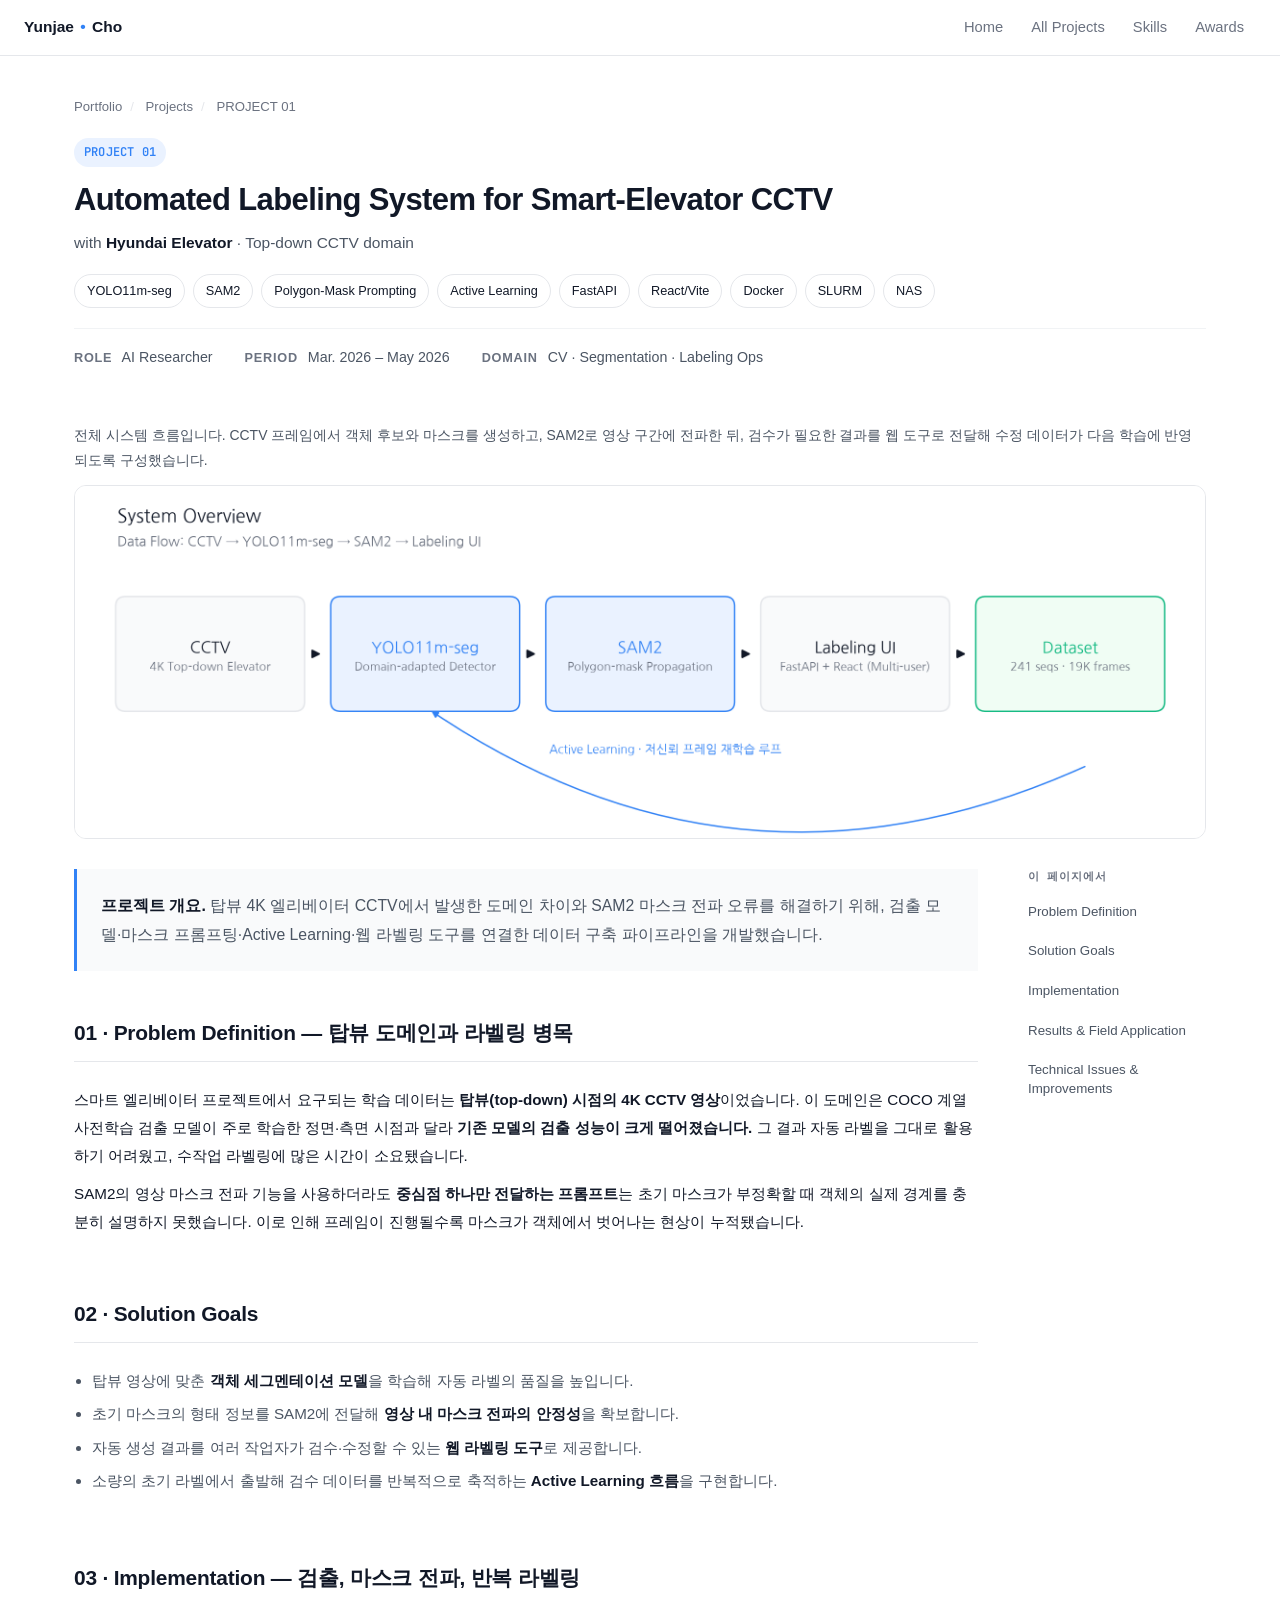
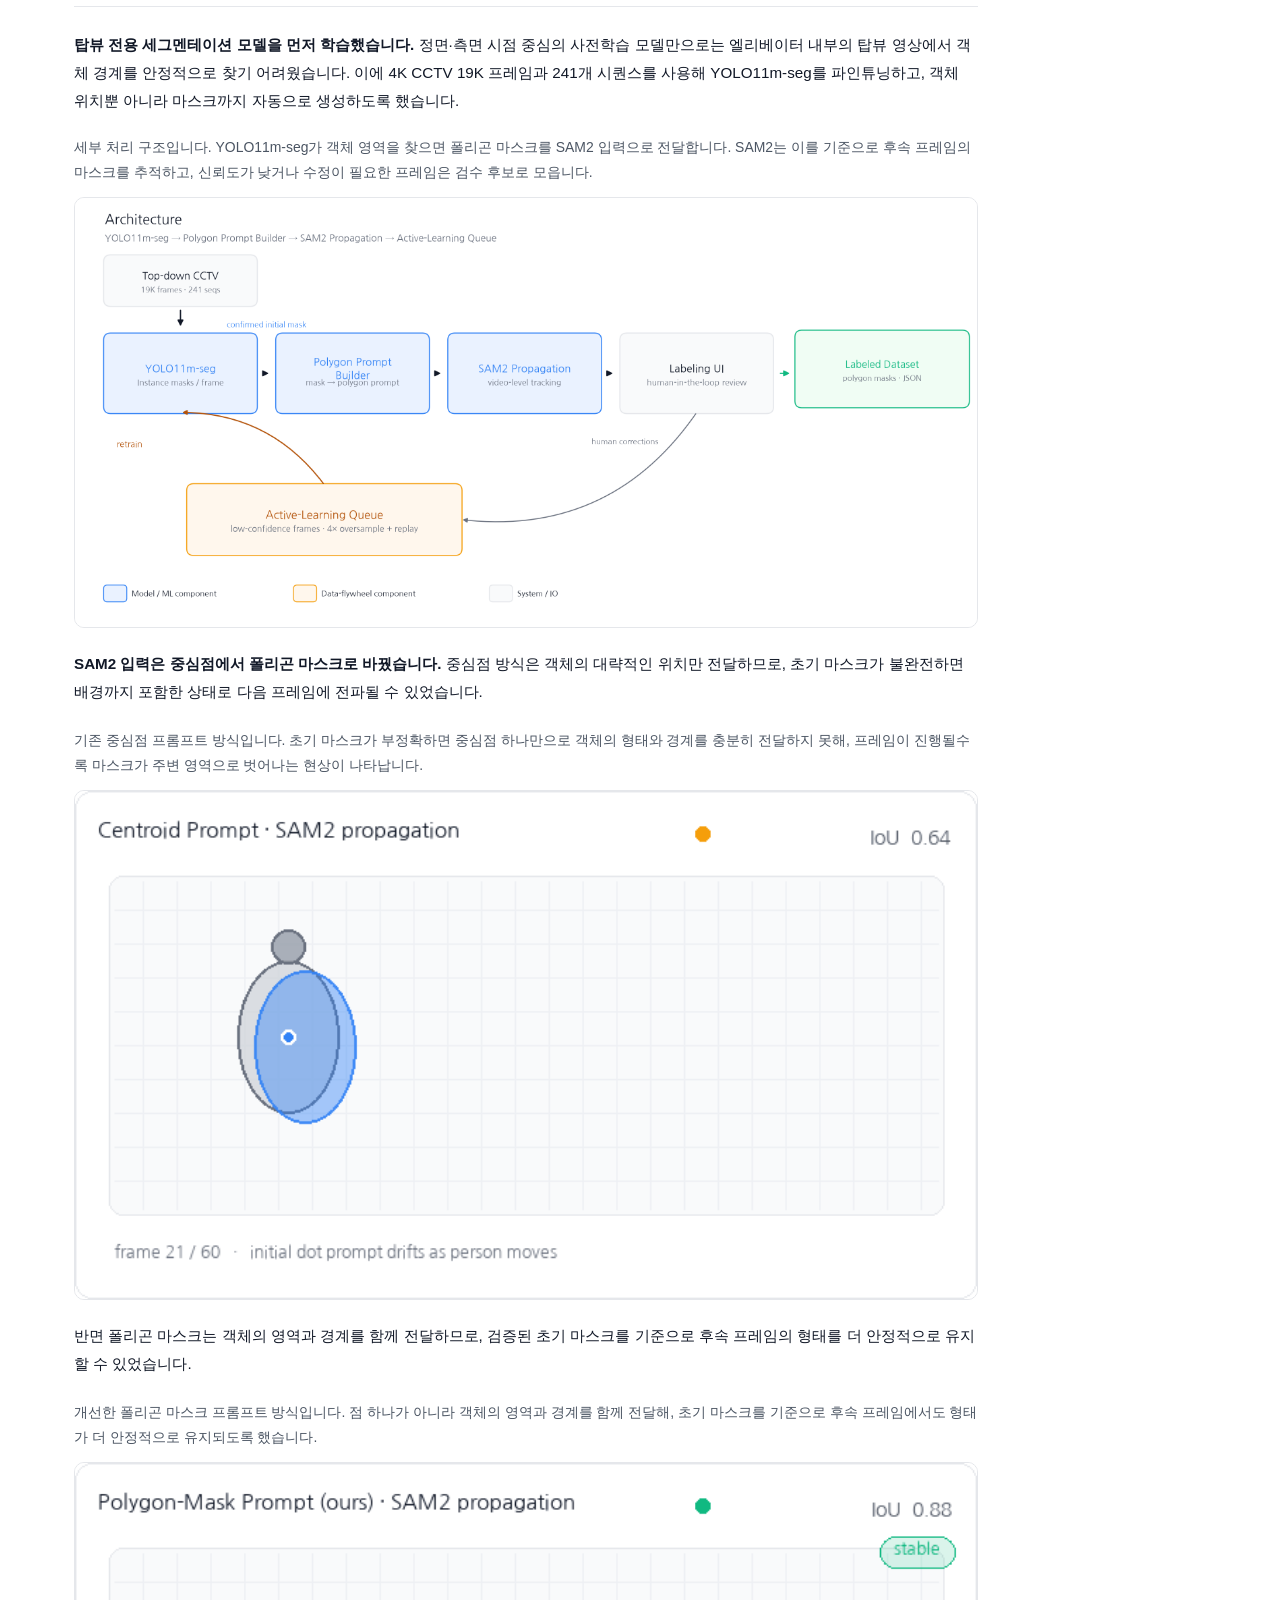
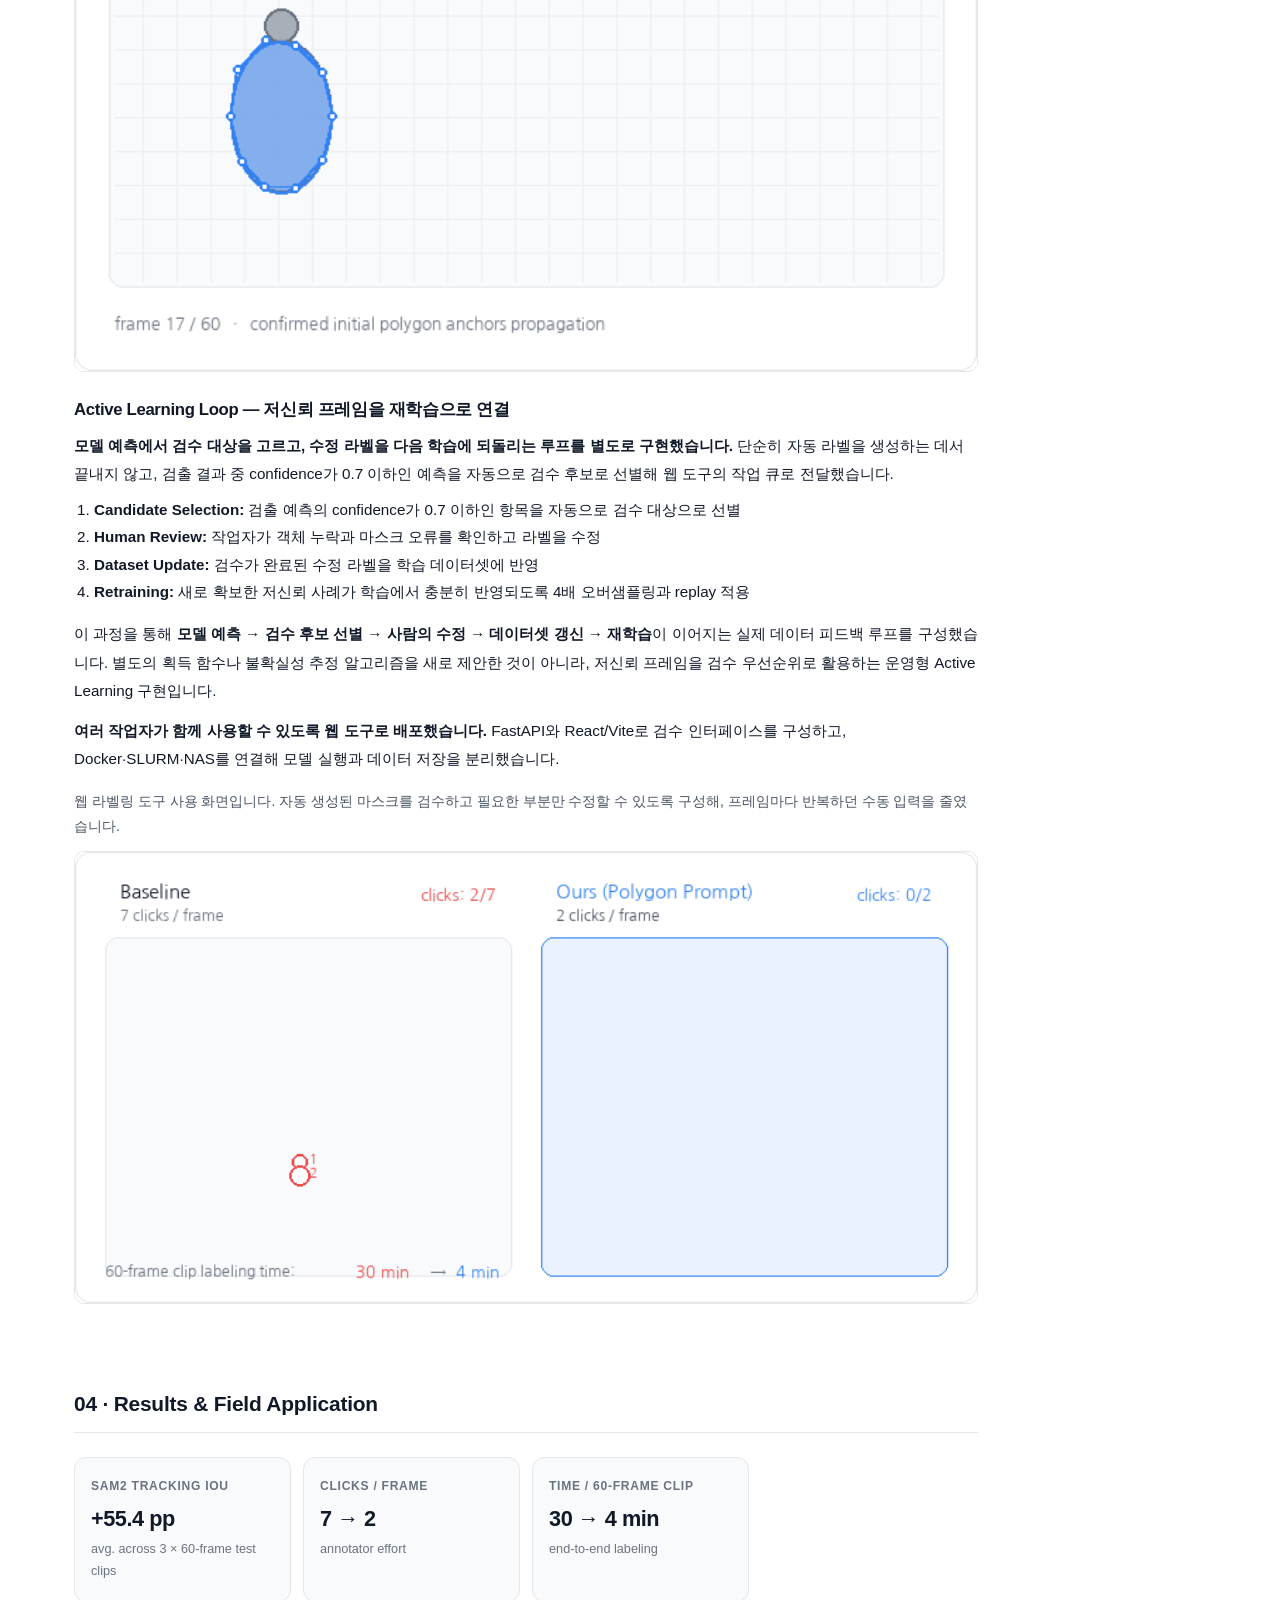
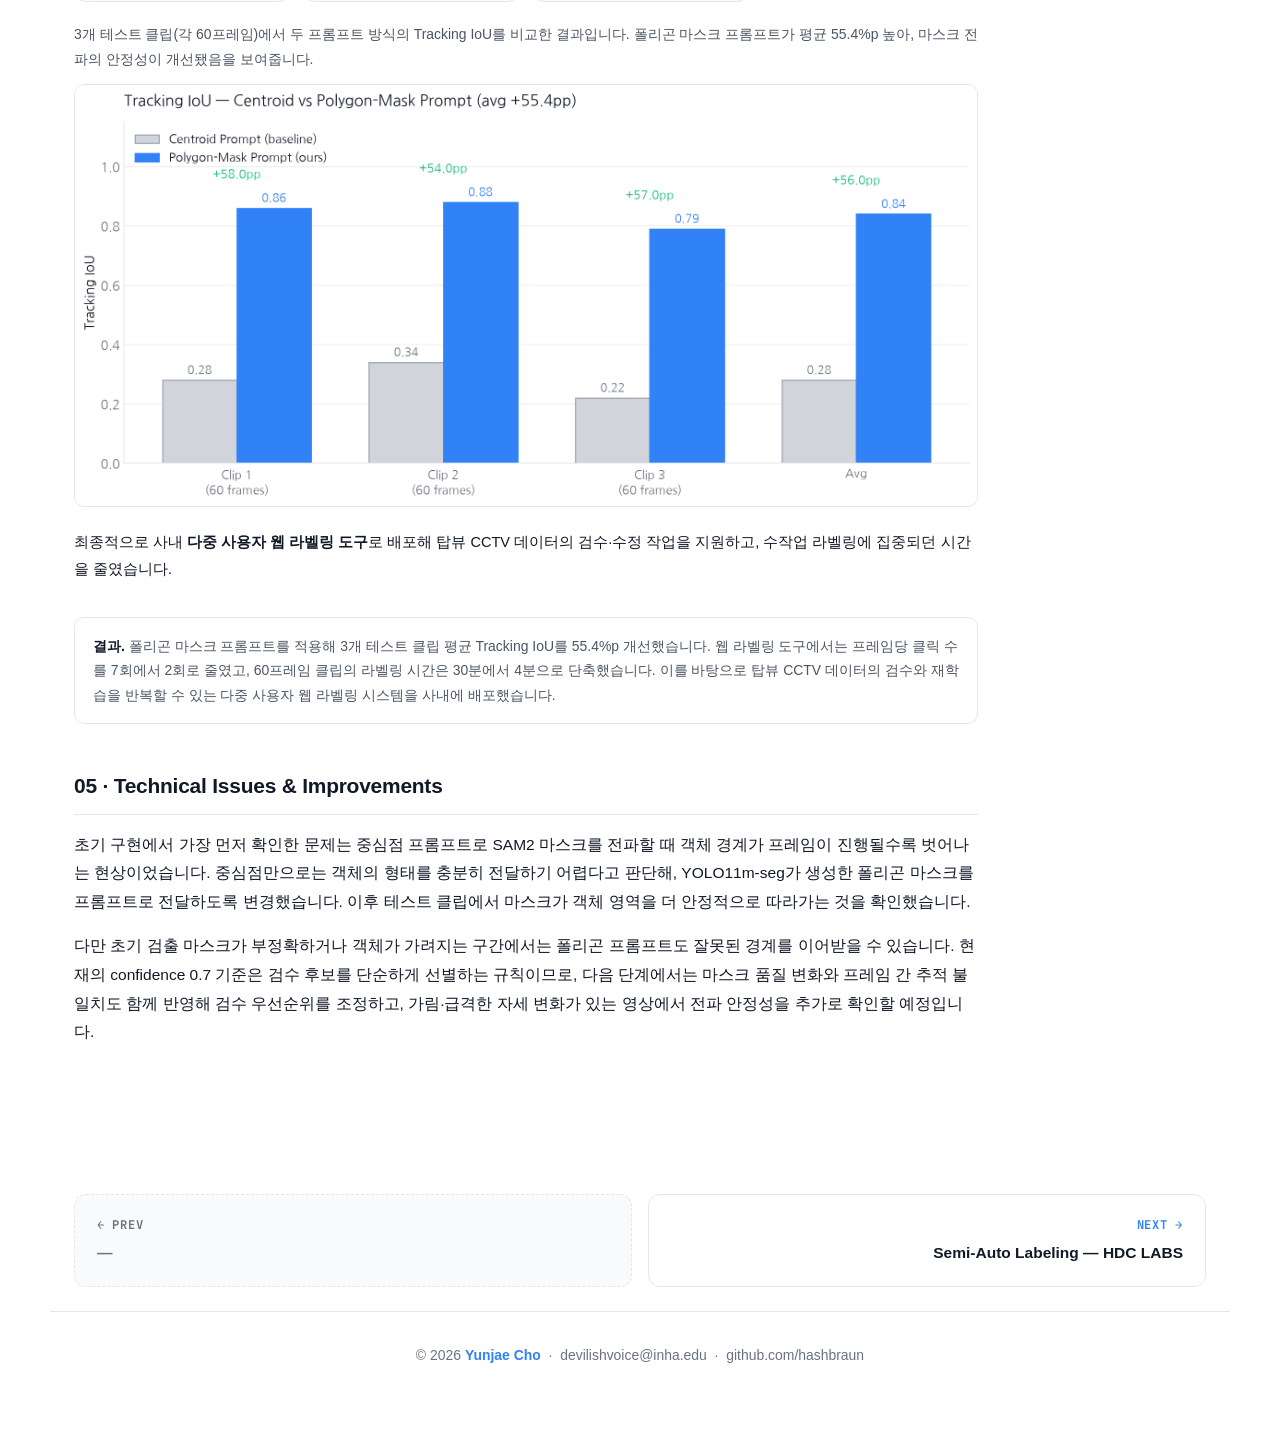
==== commit d1ece42a: "Place Project 01 examples after their explanations" ====
--- a/projects/project-01.html
+++ b/projects/project-01.html
@@ -88,7 +88,23 @@
   <h2 class="section-title" id="method">03 · Implementation — 검출, 마스크 전파, 반복 라벨링</h2>
   <div class="card-block">
     <p><b>탑뷰 전용 세그멘테이션 모델을 먼저 학습했습니다.</b> 정면·측면 시점 중심의 사전학습 모델만으로는 엘리베이터 내부의 탑뷰 영상에서 객체 경계를 안정적으로 찾기 어려웠습니다. 이에 4K CCTV 19K 프레임과 241개 시퀀스를 사용해 YOLO11m-seg를 파인튜닝하고, 객체 위치뿐 아니라 마스크까지 자동으로 생성하도록 했습니다.</p>
-    <p style="margin-top:12px;"><b>SAM2 입력은 중심점에서 폴리곤 마스크로 바꿨습니다.</b> 중심점 방식은 객체의 대략적인 위치만 전달하므로, 초기 마스크가 불완전하면 배경까지 포함한 상태로 다음 프레임에 전파될 수 있었습니다. 반면 폴리곤 마스크는 객체의 영역과 경계를 함께 전달하므로, 검증된 초기 마스크를 기준으로 후속 프레임의 형태를 더 안정적으로 유지할 수 있었습니다.</p>
+<div class="media" style="margin-top:20px;">
+<p class="media-caption">세부 처리 구조입니다. YOLO11m-seg가 객체 영역을 찾으면 폴리곤 마스크를 SAM2 입력으로 전달합니다. SAM2는 이를 기준으로 후속 프레임의 마스크를 추적하고, 신뢰도가 낮거나 수정이 필요한 프레임은 검수 후보로 모읍니다.</p>
+<img src="../assets/p01/architecture.png"
+           alt="YOLO11m-seg 검출 결과를 폴리곤 프롬프트로 변환하고 SAM2 전파와 검수 후보 큐로 연결하는 구조" />
+    </div>
+    <p style="margin-top:12px;"><b>SAM2 입력은 중심점에서 폴리곤 마스크로 바꿨습니다.</b> 중심점 방식은 객체의 대략적인 위치만 전달하므로, 초기 마스크가 불완전하면 배경까지 포함한 상태로 다음 프레임에 전파될 수 있었습니다.</p>
+<div class="media">
+<p class="media-caption">기존 중심점 프롬프트 방식입니다. 초기 마스크가 부정확하면 중심점 하나만으로 객체의 형태와 경계를 충분히 전달하지 못해, 프레임이 진행될수록 마스크가 주변 영역으로 벗어나는 현상이 나타납니다.</p>
+<img src="../assets/p01/demo_centroid.gif"
+             alt="중심점 프롬프트를 사용했을 때 60프레임 동안 마스크가 객체에서 벗어나는 예시" />
+      </div>
+<p>반면 폴리곤 마스크는 객체의 영역과 경계를 함께 전달하므로, 검증된 초기 마스크를 기준으로 후속 프레임의 형태를 더 안정적으로 유지할 수 있었습니다.</p>
+<div class="media">
+<p class="media-caption">개선한 폴리곤 마스크 프롬프트 방식입니다. 점 하나가 아니라 객체의 영역과 경계를 함께 전달해, 초기 마스크를 기준으로 후속 프레임에서도 형태가 더 안정적으로 유지되도록 했습니다.</p>
+<img src="../assets/p01/demo_polygon.gif"
+             alt="폴리곤 마스크 프롬프트를 사용해 객체 경계를 유지하는 예시" />
+      </div>
     <h3 class="article-subtitle">Active Learning Loop — 저신뢰 프레임을 재학습으로 연결</h3>
     <p><b>모델 예측에서 검수 대상을 고르고, 수정 라벨을 다음 학습에 되돌리는 루프를 별도로 구현했습니다.</b> 단순히 자동 라벨을 생성하는 데서 끝내지 않고, 검출 결과 중 confidence가 0.7 이하인 예측을 자동으로 검수 후보로 선별해 웹 도구의 작업 큐로 전달했습니다.</p>
     <ol style="padding-left:20px;color:var(--gray-700);line-height:1.8;margin-top:8px;">
@@ -99,29 +115,18 @@
     </ol>
     <p style="margin-top:10px;">이 과정을 통해 <b>모델 예측 → 검수 후보 선별 → 사람의 수정 → 데이터셋 갱신 → 재학습</b>이 이어지는 실제 데이터 피드백 루프를 구성했습니다. 별도의 획득 함수나 불확실성 추정 알고리즘을 새로 제안한 것이 아니라, 저신뢰 프레임을 검수 우선순위로 활용하는 운영형 Active Learning 구현입니다.</p>
     <p style="margin-top:12px;"><b>여러 작업자가 함께 사용할 수 있도록 웹 도구로 배포했습니다.</b> FastAPI와 React/Vite로 검수 인터페이스를 구성하고, Docker·SLURM·NAS를 연결해 모델 실행과 데이터 저장을 분리했습니다.</p>
-
-    <div class="media" style="margin-top:20px;">
-<p class="media-caption">세부 처리 구조입니다. YOLO11m-seg가 객체 영역을 찾으면 폴리곤 마스크를 SAM2 입력으로 전달합니다. SAM2는 이를 기준으로 후속 프레임의 마스크를 추적하고, 신뢰도가 낮거나 수정이 필요한 프레임은 검수 후보로 모읍니다.</p>
-<img src="../assets/p01/architecture.png"
-           alt="YOLO11m-seg 검출 결과를 폴리곤 프롬프트로 변환하고 SAM2 전파와 검수 후보 큐로 연결하는 구조" />
-    </div>
-
-    <div class="media">
-<p class="media-caption">기존 중심점 프롬프트 방식입니다. 초기 마스크가 부정확하면 중심점 하나만으로 객체의 형태와 경계를 충분히 전달하지 못해, 프레임이 진행될수록 마스크가 주변 영역으로 벗어나는 현상이 나타납니다.</p>
-<img src="../assets/p01/demo_centroid.gif"
-             alt="중심점 프롬프트를 사용했을 때 60프레임 동안 마스크가 객체에서 벗어나는 예시" />
-      </div>
-      <div class="media">
-<p class="media-caption">개선한 폴리곤 마스크 프롬프트 방식입니다. 점 하나가 아니라 객체의 영역과 경계를 함께 전달해, 초기 마스크를 기준으로 후속 프레임에서도 형태가 더 안정적으로 유지되도록 했습니다.</p>
-<img src="../assets/p01/demo_polygon.gif"
-             alt="폴리곤 마스크 프롬프트를 사용해 객체 경계를 유지하는 예시" />
-      </div>
-
-    <div class="media" style="margin-top:16px;">
+<div class="media" style="margin-top:16px;">
 <p class="media-caption">웹 라벨링 도구 사용 화면입니다. 자동 생성된 마스크를 검수하고 필요한 부분만 수정할 수 있도록 구성해, 프레임마다 반복하던 수동 입력을 줄였습니다.</p>
 <img src="../assets/p01/tool_ux.gif"
            alt="웹 라벨링 도구에서 자동 생성된 마스크를 검수하고 수정하는 작업 흐름" />
     </div>
+
+    
+
+    
+      
+
+    
   </div>
 
   <!-- STAR: RESULT -->
--- a/styles.css
+++ b/styles.css
@@ -1694,3 +1694,23 @@
 /* Portfolio project pages: show examples at full article width, after their explanation. */
 .media-grid-2 { grid-template-columns: 1fr; }
 .media-grid-2 .media { margin: 12px 0 24px; }
+
+/* Project examples: keep each figure independent and readable below its context. */
+.media-grid-2 { display: block; }
+.media { width: 100%; margin: 22px 0 30px; }
+.media img, .media video { display: block; width: 100%; max-width: 100%; height: auto; }
+.media .media-caption { margin: 0 0 12px; color: var(--gray-700, var(--sub)); font-size: .9rem; line-height: 1.8; }
+
+/* Related media that illustrate one explanatory passage */
+.media-pair {
+  display: grid;
+  grid-template-columns: repeat(2, minmax(0, 1fr));
+  gap: 14px;
+  margin: 14px 0 24px;
+}
+.media-pair .media { min-width: 0; margin: 0; }
+.media-pair .media img,
+.media-pair .media video { width: 100%; display: block; }
+@media (max-width: 820px) {
+  .media-pair { grid-template-columns: 1fr; }
+}
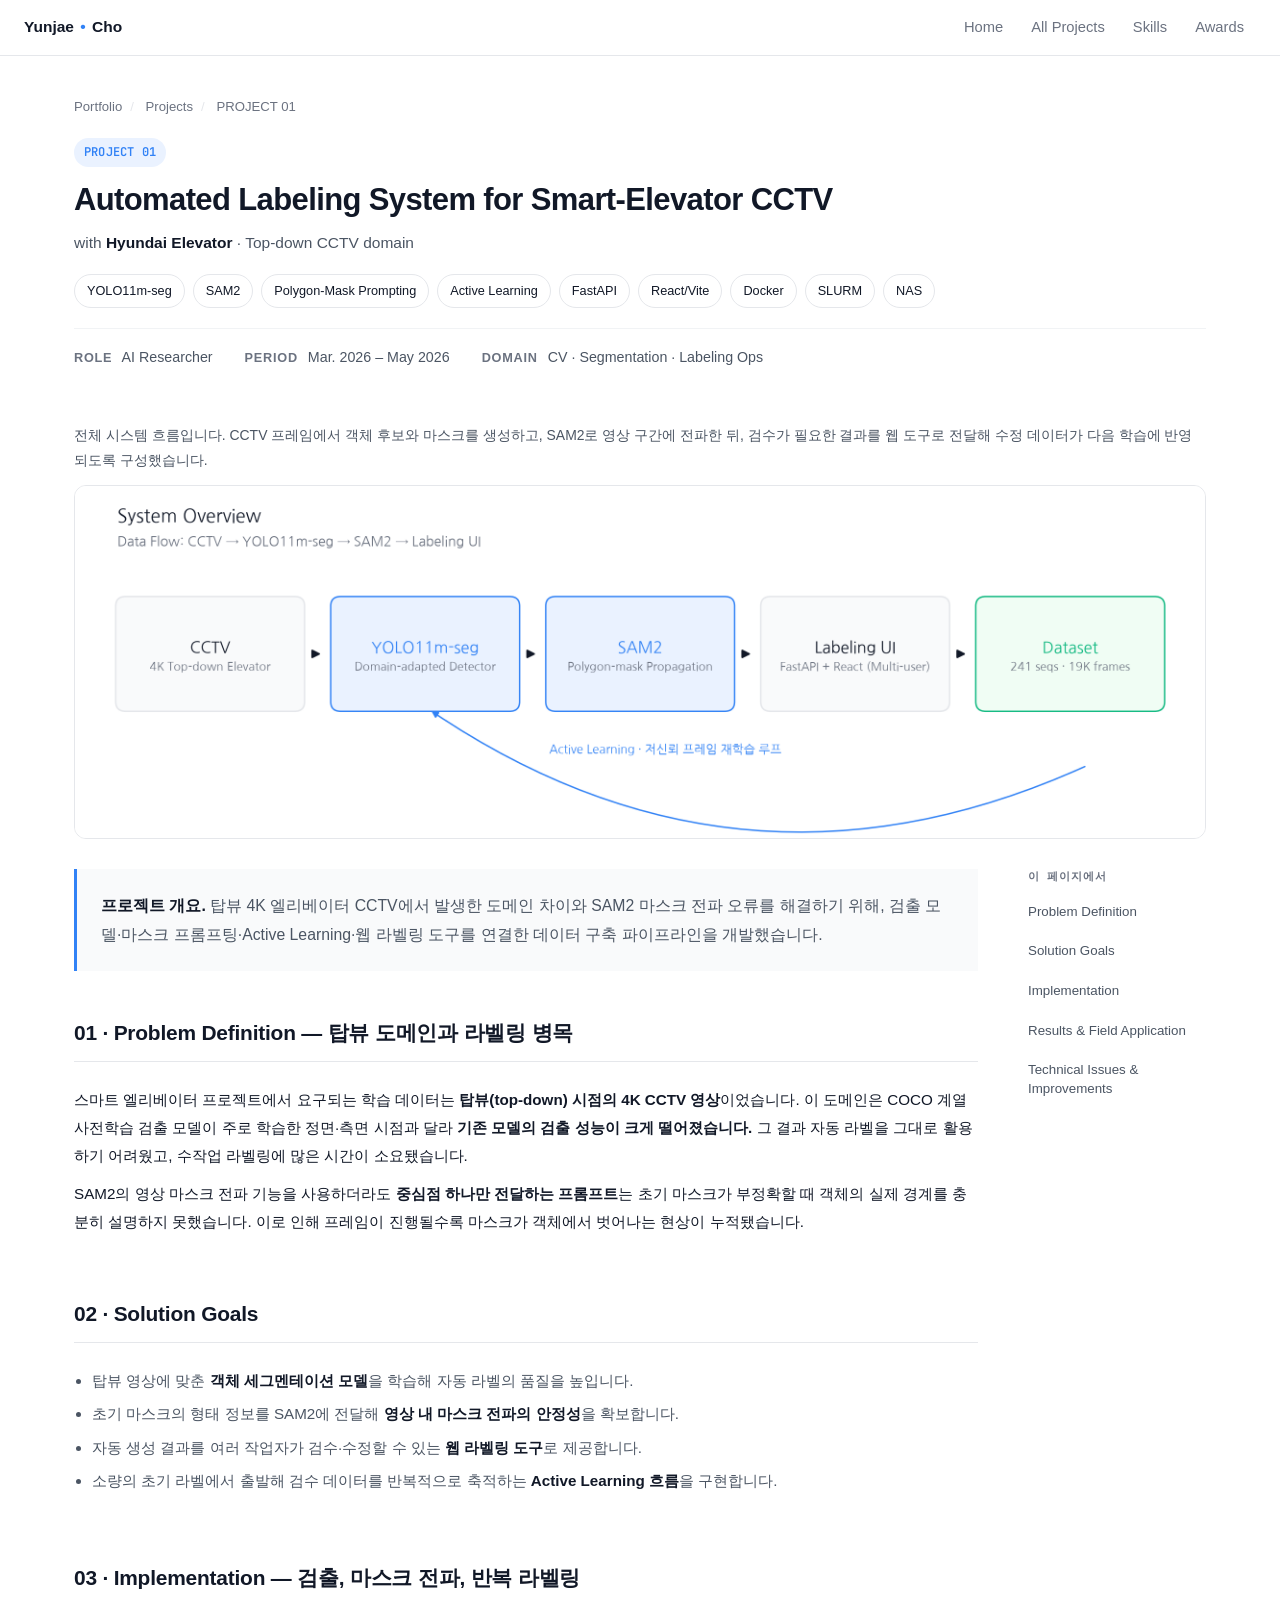
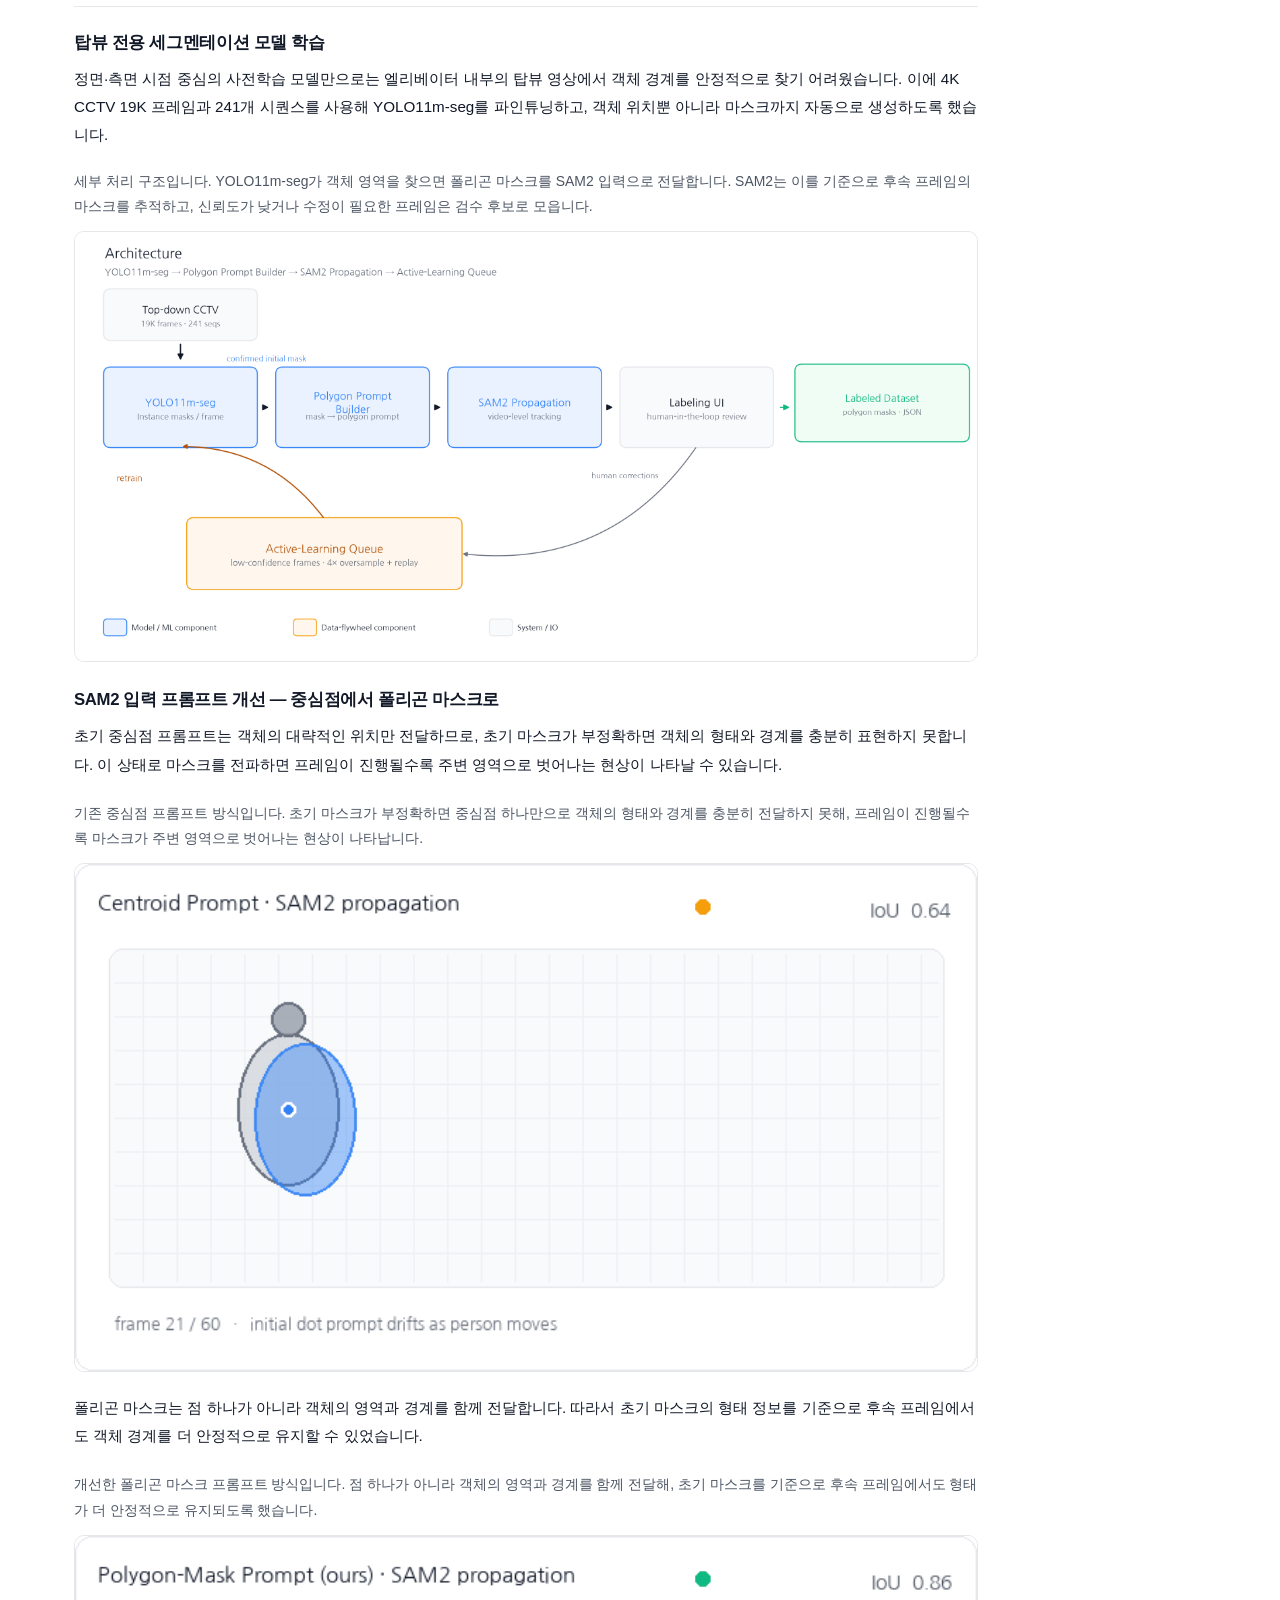
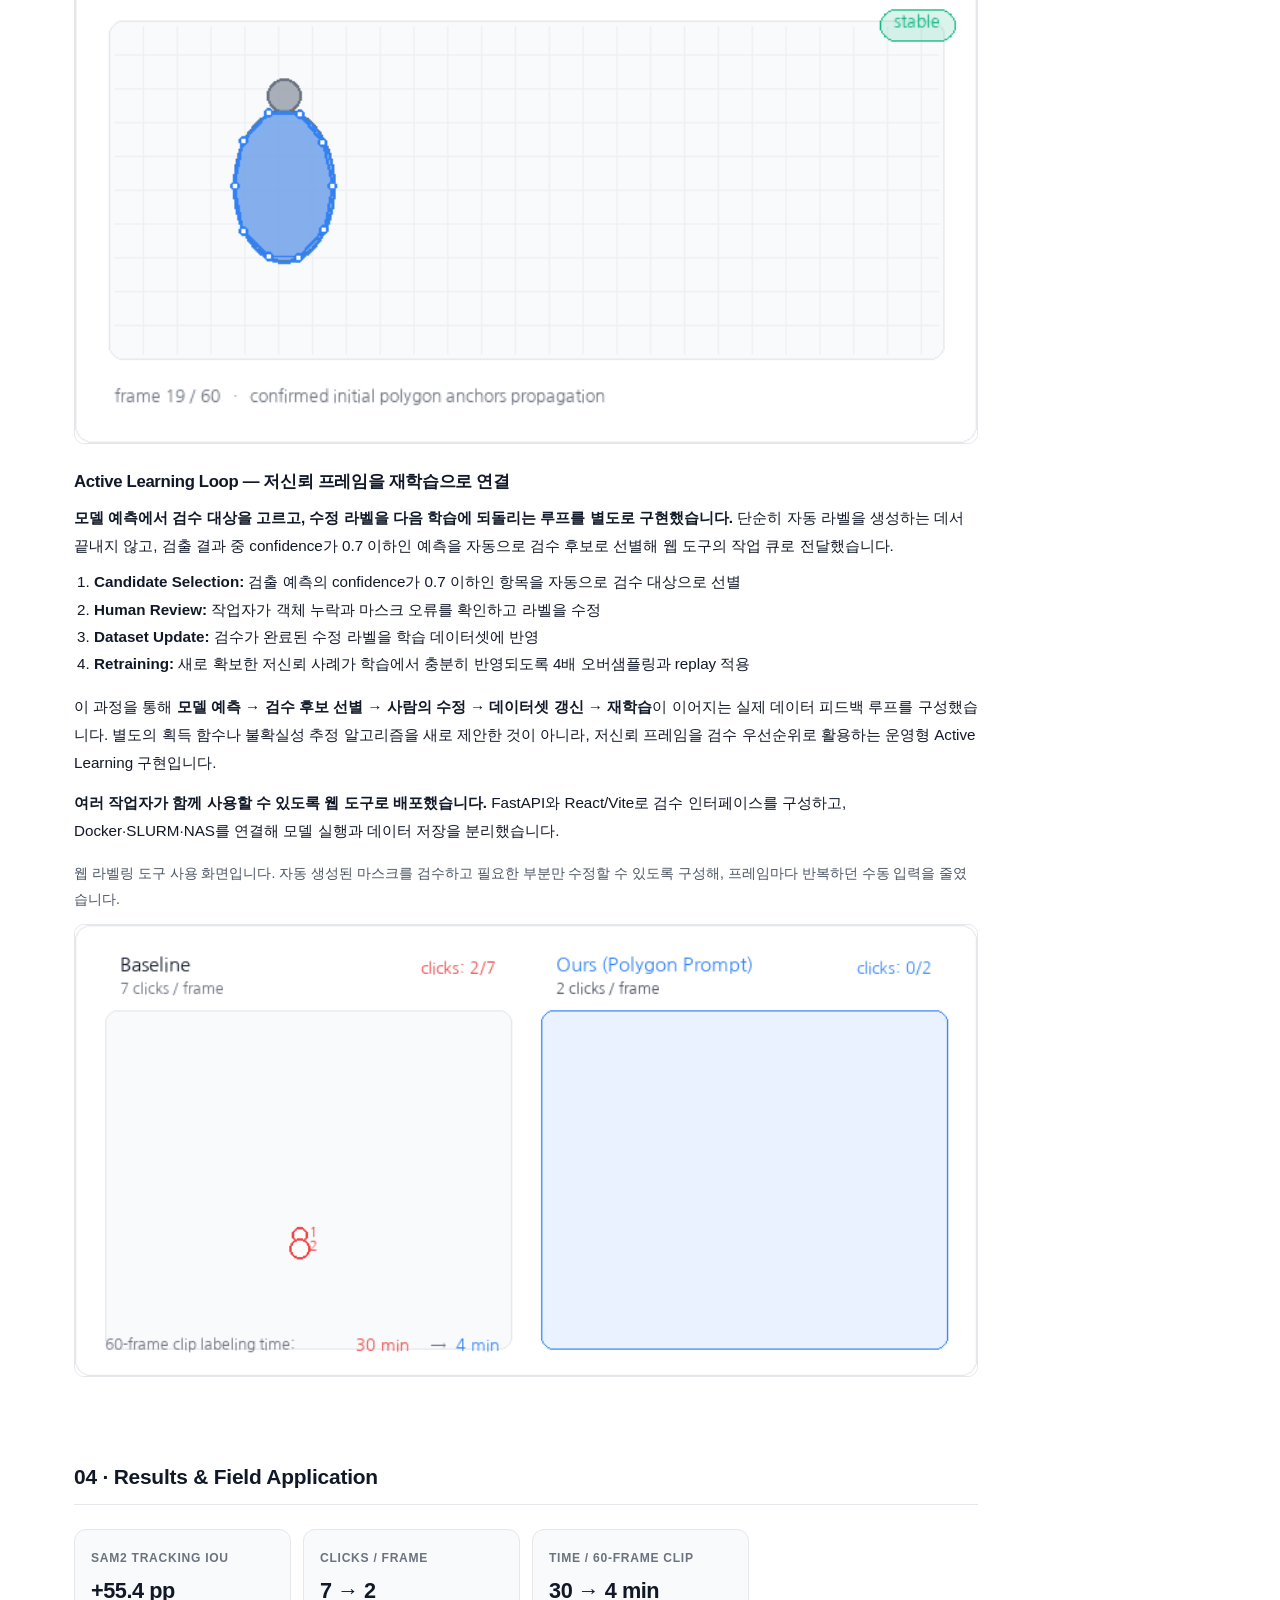
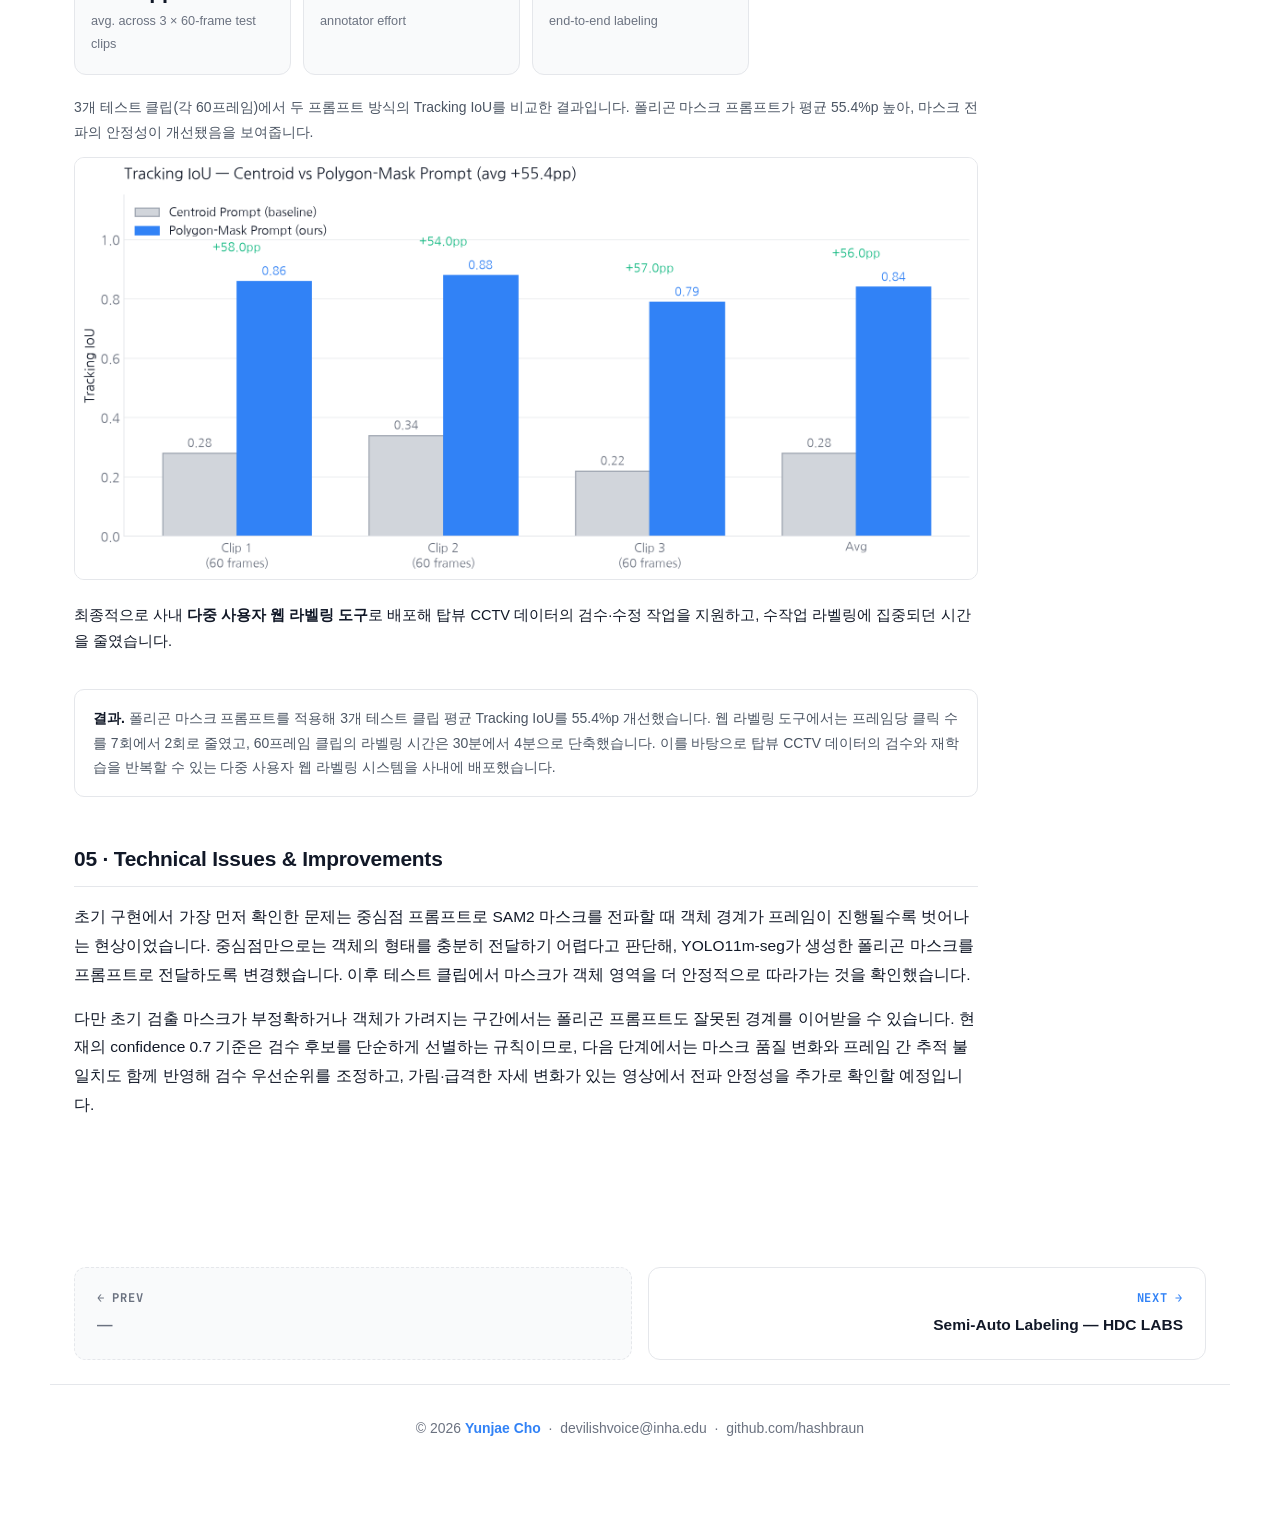
==== commit ec063ef4: "Add clear implementation subheadings in Project 01" ====
--- a/projects/project-01.html
+++ b/projects/project-01.html
@@ -87,19 +87,21 @@
   <!-- STAR: ACTION (with architecture + demo placeholders) -->
   <h2 class="section-title" id="method">03 · Implementation — 검출, 마스크 전파, 반복 라벨링</h2>
   <div class="card-block">
-    <p><b>탑뷰 전용 세그멘테이션 모델을 먼저 학습했습니다.</b> 정면·측면 시점 중심의 사전학습 모델만으로는 엘리베이터 내부의 탑뷰 영상에서 객체 경계를 안정적으로 찾기 어려웠습니다. 이에 4K CCTV 19K 프레임과 241개 시퀀스를 사용해 YOLO11m-seg를 파인튜닝하고, 객체 위치뿐 아니라 마스크까지 자동으로 생성하도록 했습니다.</p>
+    <h3 class="article-subtitle">탑뷰 전용 세그멘테이션 모델 학습</h3>
+    <p> 정면·측면 시점 중심의 사전학습 모델만으로는 엘리베이터 내부의 탑뷰 영상에서 객체 경계를 안정적으로 찾기 어려웠습니다. 이에 4K CCTV 19K 프레임과 241개 시퀀스를 사용해 YOLO11m-seg를 파인튜닝하고, 객체 위치뿐 아니라 마스크까지 자동으로 생성하도록 했습니다.</p>
 <div class="media" style="margin-top:20px;">
 <p class="media-caption">세부 처리 구조입니다. YOLO11m-seg가 객체 영역을 찾으면 폴리곤 마스크를 SAM2 입력으로 전달합니다. SAM2는 이를 기준으로 후속 프레임의 마스크를 추적하고, 신뢰도가 낮거나 수정이 필요한 프레임은 검수 후보로 모읍니다.</p>
 <img src="../assets/p01/architecture.png"
            alt="YOLO11m-seg 검출 결과를 폴리곤 프롬프트로 변환하고 SAM2 전파와 검수 후보 큐로 연결하는 구조" />
     </div>
-    <p style="margin-top:12px;"><b>SAM2 입력은 중심점에서 폴리곤 마스크로 바꿨습니다.</b> 중심점 방식은 객체의 대략적인 위치만 전달하므로, 초기 마스크가 불완전하면 배경까지 포함한 상태로 다음 프레임에 전파될 수 있었습니다.</p>
+    <h3 class="article-subtitle">SAM2 입력 프롬프트 개선 — 중심점에서 폴리곤 마스크로</h3>
+    <p>초기 중심점 프롬프트는 객체의 대략적인 위치만 전달하므로, 초기 마스크가 부정확하면 객체의 형태와 경계를 충분히 표현하지 못합니다. 이 상태로 마스크를 전파하면 프레임이 진행될수록 주변 영역으로 벗어나는 현상이 나타날 수 있습니다.</p>
 <div class="media">
 <p class="media-caption">기존 중심점 프롬프트 방식입니다. 초기 마스크가 부정확하면 중심점 하나만으로 객체의 형태와 경계를 충분히 전달하지 못해, 프레임이 진행될수록 마스크가 주변 영역으로 벗어나는 현상이 나타납니다.</p>
 <img src="../assets/p01/demo_centroid.gif"
              alt="중심점 프롬프트를 사용했을 때 60프레임 동안 마스크가 객체에서 벗어나는 예시" />
       </div>
-<p>반면 폴리곤 마스크는 객체의 영역과 경계를 함께 전달하므로, 검증된 초기 마스크를 기준으로 후속 프레임의 형태를 더 안정적으로 유지할 수 있었습니다.</p>
+<p>폴리곤 마스크는 점 하나가 아니라 객체의 영역과 경계를 함께 전달합니다. 따라서 초기 마스크의 형태 정보를 기준으로 후속 프레임에서도 객체 경계를 더 안정적으로 유지할 수 있었습니다.</p>
 <div class="media">
 <p class="media-caption">개선한 폴리곤 마스크 프롬프트 방식입니다. 점 하나가 아니라 객체의 영역과 경계를 함께 전달해, 초기 마스크를 기준으로 후속 프레임에서도 형태가 더 안정적으로 유지되도록 했습니다.</p>
 <img src="../assets/p01/demo_polygon.gif"
--- a/styles.css
+++ b/styles.css
@@ -1714,3 +1714,15 @@
 @media (max-width: 820px) {
   .media-pair { grid-template-columns: 1fr; }
 }
+
+.media-triplet {
+  display: grid;
+  grid-template-columns: repeat(3, minmax(0, 1fr));
+  gap: 12px;
+  margin: 14px 0 24px;
+}
+.media-triplet .media { min-width: 0; margin: 0; }
+.media-triplet .media img { width: 100%; display: block; }
+@media (max-width: 820px) {
+  .media-triplet { grid-template-columns: 1fr; }
+}
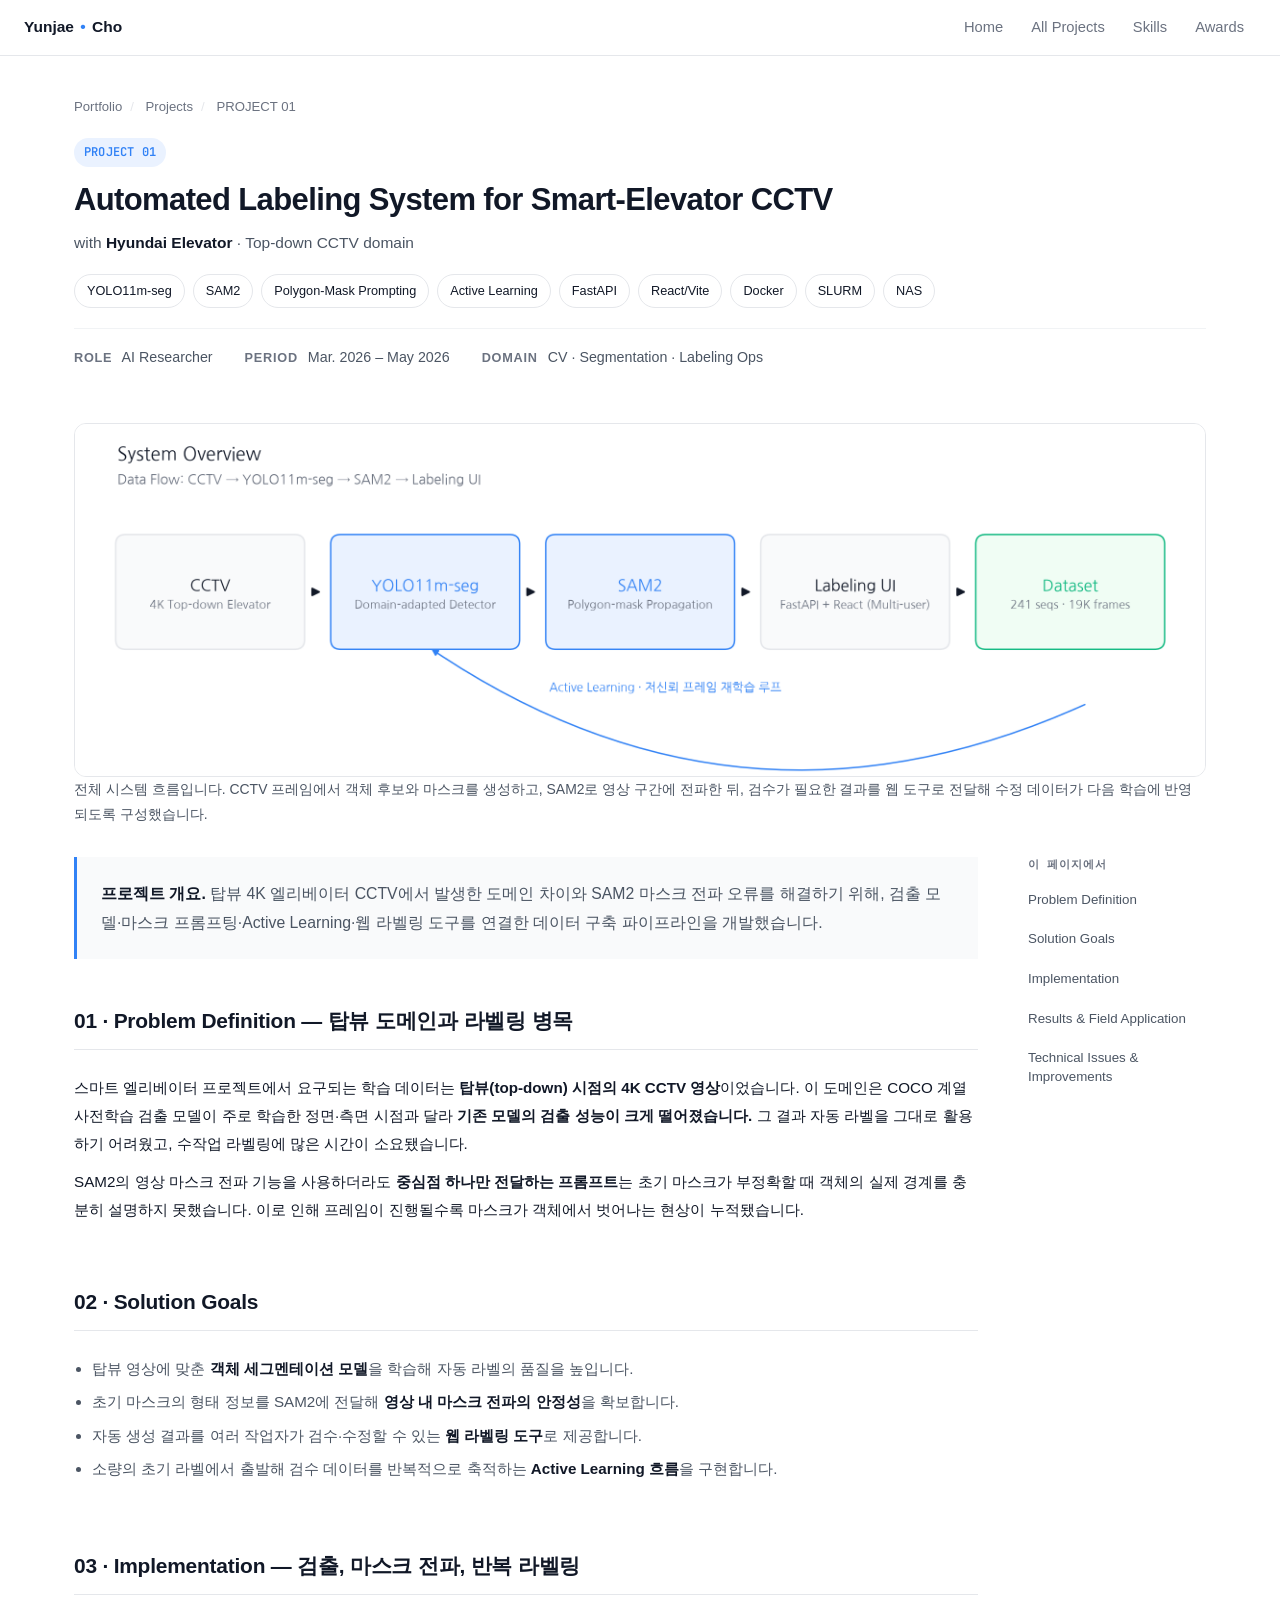
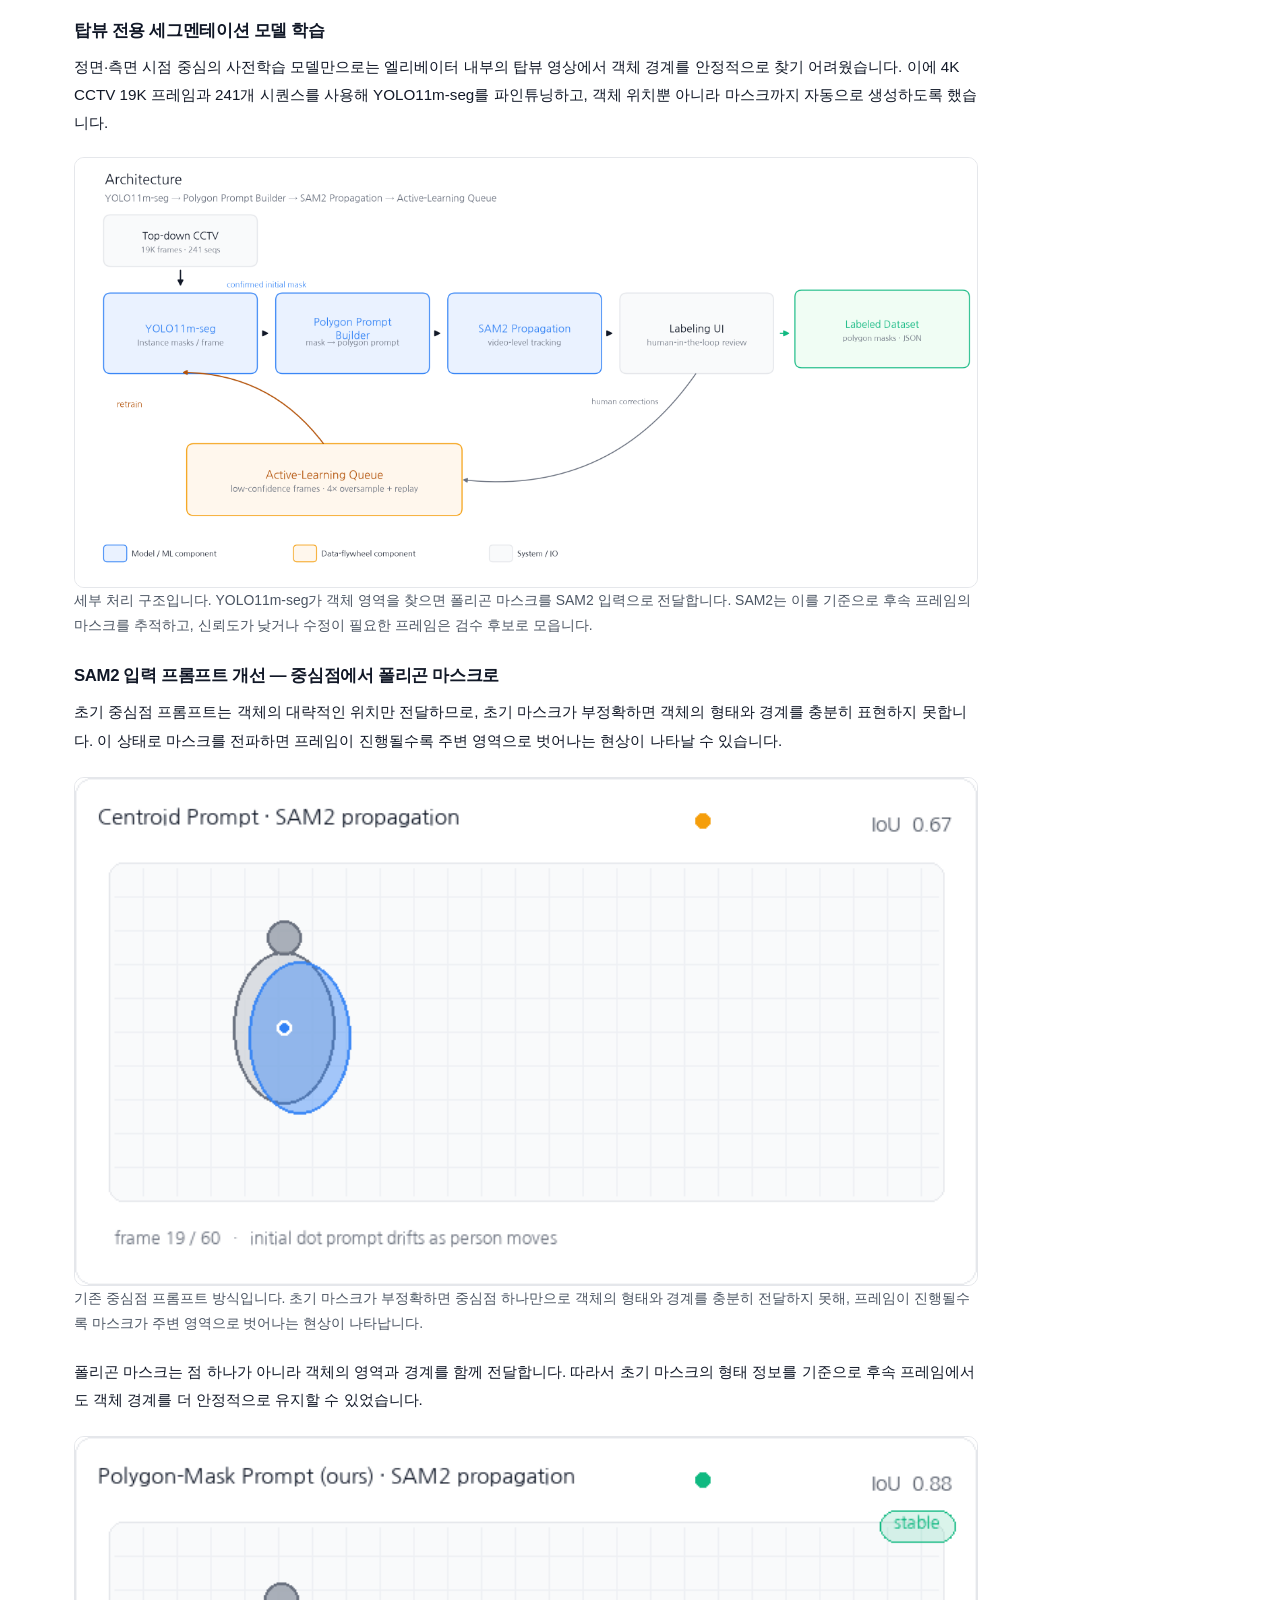
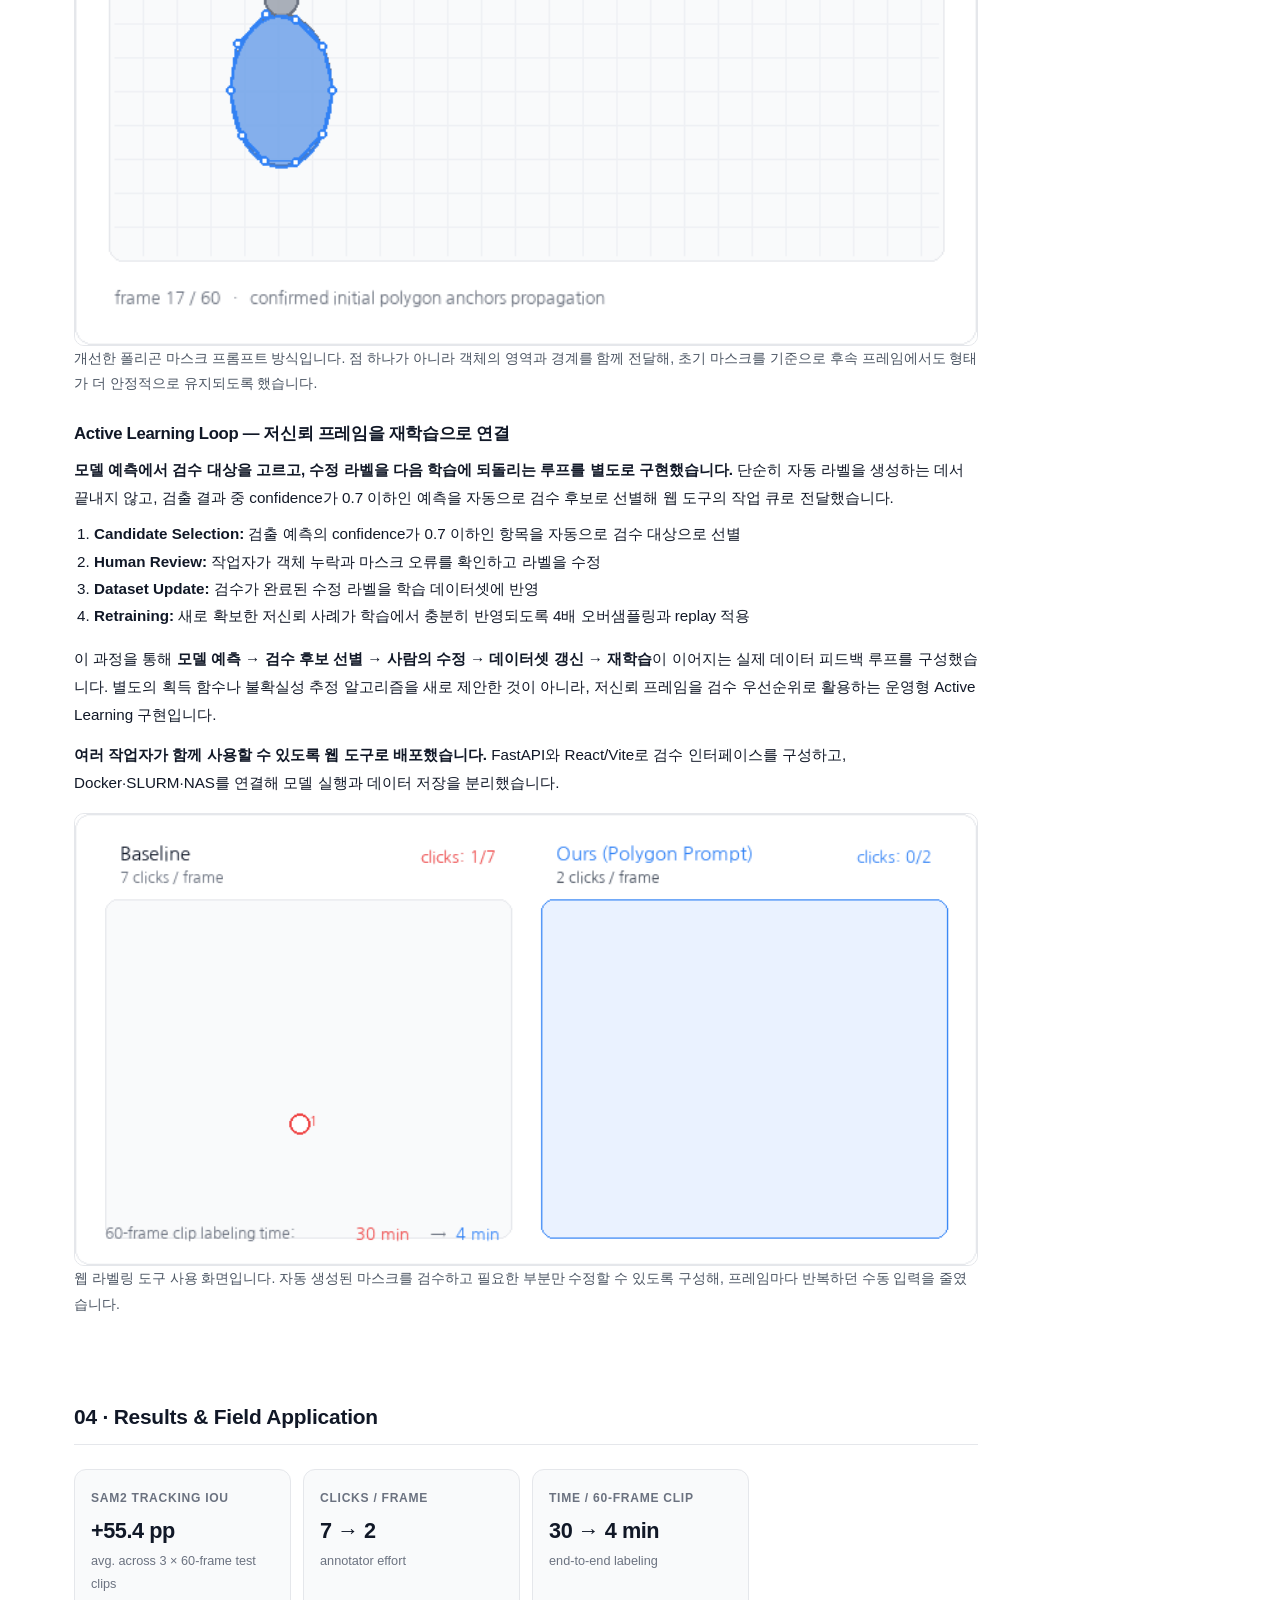
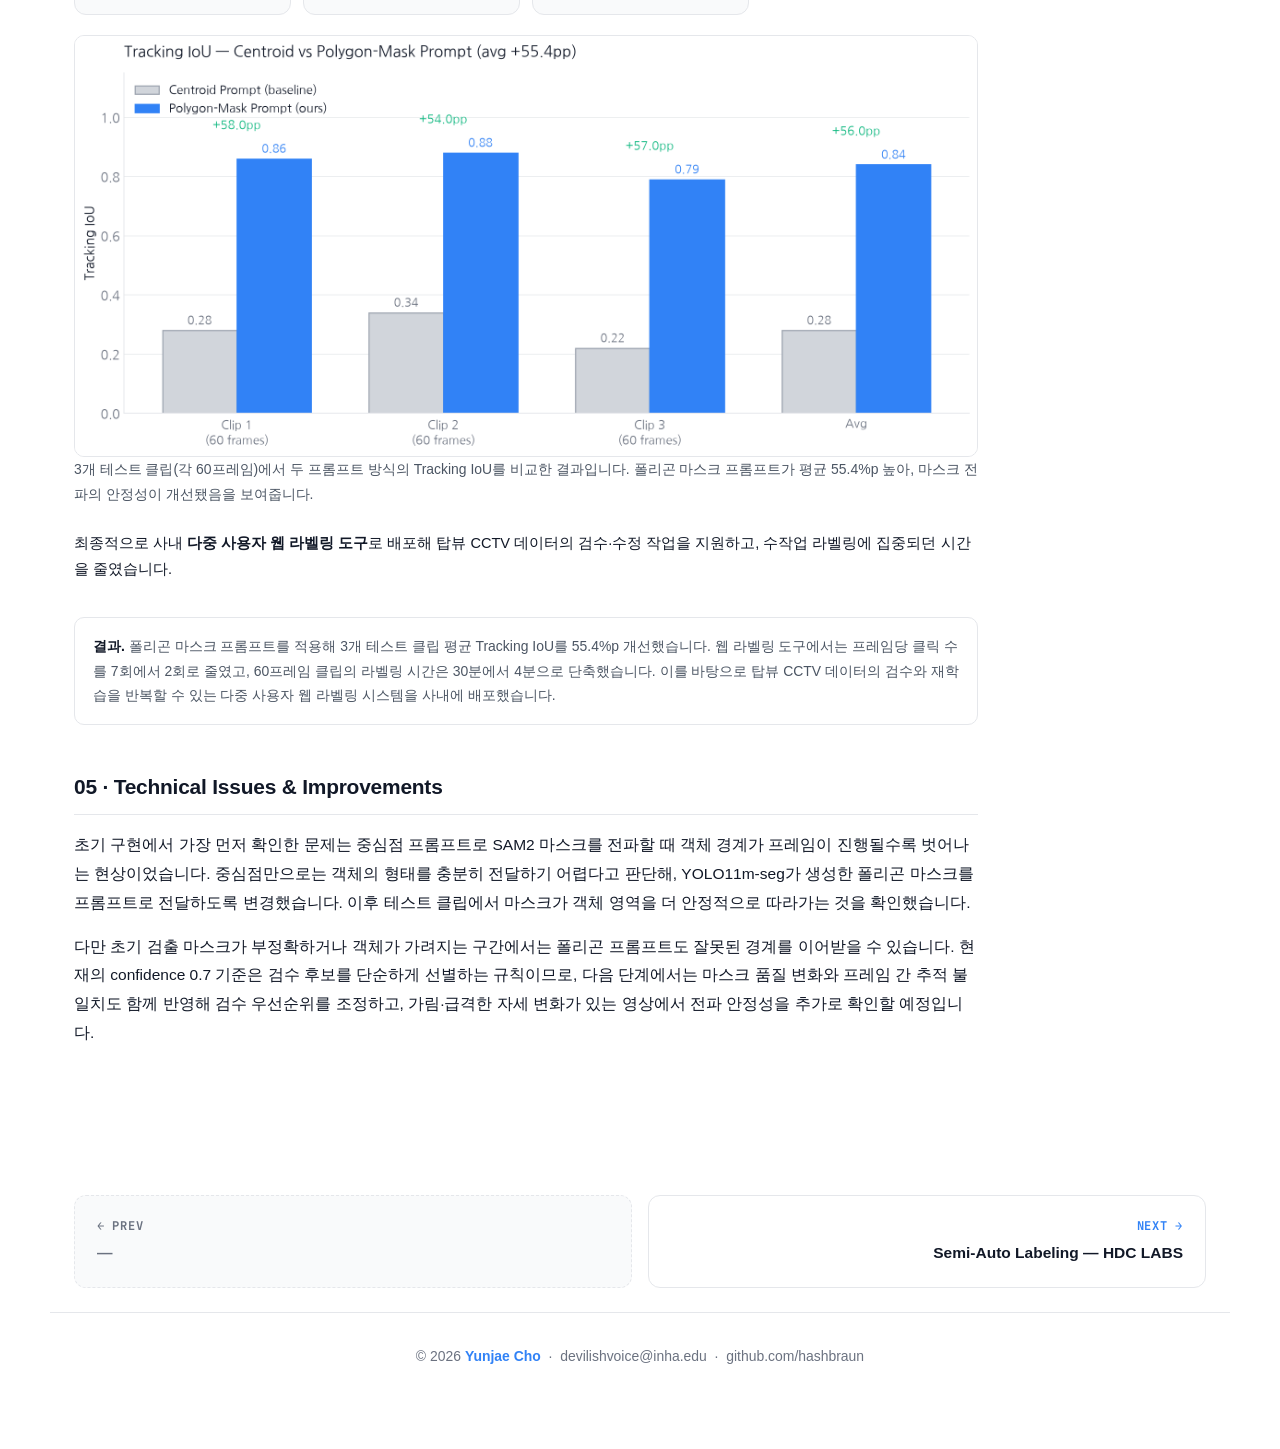
==== commit d99ac74f: "Move media captions below images and simplify projects section" ====
--- a/projects/project-01.html
+++ b/projects/project-01.html
@@ -52,9 +52,9 @@
 
   <!-- OVERVIEW MEDIA -->
   <div class="media">
-<p class="media-caption">전체 시스템 흐름입니다. CCTV 프레임에서 객체 후보와 마스크를 생성하고, SAM2로 영상 구간에 전파한 뒤, 검수가 필요한 결과를 웹 도구로 전달해 수정 데이터가 다음 학습에 반영되도록 구성했습니다.</p>
 <img src="../assets/p01/overview.png"
          alt="CCTV 영상 입력부터 YOLO 세그멘테이션, SAM2 마스크 전파, 검수 도구와 재학습까지 이어지는 시스템 개요" />
+<p class="media-caption">전체 시스템 흐름입니다. CCTV 프레임에서 객체 후보와 마스크를 생성하고, SAM2로 영상 구간에 전파한 뒤, 검수가 필요한 결과를 웹 도구로 전달해 수정 데이터가 다음 학습에 반영되도록 구성했습니다.</p>
   </div>
 
   <div class="detail-article-layout">
@@ -90,22 +90,22 @@
     <h3 class="article-subtitle">탑뷰 전용 세그멘테이션 모델 학습</h3>
     <p> 정면·측면 시점 중심의 사전학습 모델만으로는 엘리베이터 내부의 탑뷰 영상에서 객체 경계를 안정적으로 찾기 어려웠습니다. 이에 4K CCTV 19K 프레임과 241개 시퀀스를 사용해 YOLO11m-seg를 파인튜닝하고, 객체 위치뿐 아니라 마스크까지 자동으로 생성하도록 했습니다.</p>
 <div class="media" style="margin-top:20px;">
-<p class="media-caption">세부 처리 구조입니다. YOLO11m-seg가 객체 영역을 찾으면 폴리곤 마스크를 SAM2 입력으로 전달합니다. SAM2는 이를 기준으로 후속 프레임의 마스크를 추적하고, 신뢰도가 낮거나 수정이 필요한 프레임은 검수 후보로 모읍니다.</p>
 <img src="../assets/p01/architecture.png"
            alt="YOLO11m-seg 검출 결과를 폴리곤 프롬프트로 변환하고 SAM2 전파와 검수 후보 큐로 연결하는 구조" />
+<p class="media-caption">세부 처리 구조입니다. YOLO11m-seg가 객체 영역을 찾으면 폴리곤 마스크를 SAM2 입력으로 전달합니다. SAM2는 이를 기준으로 후속 프레임의 마스크를 추적하고, 신뢰도가 낮거나 수정이 필요한 프레임은 검수 후보로 모읍니다.</p>
     </div>
     <h3 class="article-subtitle">SAM2 입력 프롬프트 개선 — 중심점에서 폴리곤 마스크로</h3>
     <p>초기 중심점 프롬프트는 객체의 대략적인 위치만 전달하므로, 초기 마스크가 부정확하면 객체의 형태와 경계를 충분히 표현하지 못합니다. 이 상태로 마스크를 전파하면 프레임이 진행될수록 주변 영역으로 벗어나는 현상이 나타날 수 있습니다.</p>
 <div class="media">
-<p class="media-caption">기존 중심점 프롬프트 방식입니다. 초기 마스크가 부정확하면 중심점 하나만으로 객체의 형태와 경계를 충분히 전달하지 못해, 프레임이 진행될수록 마스크가 주변 영역으로 벗어나는 현상이 나타납니다.</p>
 <img src="../assets/p01/demo_centroid.gif"
              alt="중심점 프롬프트를 사용했을 때 60프레임 동안 마스크가 객체에서 벗어나는 예시" />
+<p class="media-caption">기존 중심점 프롬프트 방식입니다. 초기 마스크가 부정확하면 중심점 하나만으로 객체의 형태와 경계를 충분히 전달하지 못해, 프레임이 진행될수록 마스크가 주변 영역으로 벗어나는 현상이 나타납니다.</p>
       </div>
 <p>폴리곤 마스크는 점 하나가 아니라 객체의 영역과 경계를 함께 전달합니다. 따라서 초기 마스크의 형태 정보를 기준으로 후속 프레임에서도 객체 경계를 더 안정적으로 유지할 수 있었습니다.</p>
 <div class="media">
-<p class="media-caption">개선한 폴리곤 마스크 프롬프트 방식입니다. 점 하나가 아니라 객체의 영역과 경계를 함께 전달해, 초기 마스크를 기준으로 후속 프레임에서도 형태가 더 안정적으로 유지되도록 했습니다.</p>
 <img src="../assets/p01/demo_polygon.gif"
              alt="폴리곤 마스크 프롬프트를 사용해 객체 경계를 유지하는 예시" />
+<p class="media-caption">개선한 폴리곤 마스크 프롬프트 방식입니다. 점 하나가 아니라 객체의 영역과 경계를 함께 전달해, 초기 마스크를 기준으로 후속 프레임에서도 형태가 더 안정적으로 유지되도록 했습니다.</p>
       </div>
     <h3 class="article-subtitle">Active Learning Loop — 저신뢰 프레임을 재학습으로 연결</h3>
     <p><b>모델 예측에서 검수 대상을 고르고, 수정 라벨을 다음 학습에 되돌리는 루프를 별도로 구현했습니다.</b> 단순히 자동 라벨을 생성하는 데서 끝내지 않고, 검출 결과 중 confidence가 0.7 이하인 예측을 자동으로 검수 후보로 선별해 웹 도구의 작업 큐로 전달했습니다.</p>
@@ -118,9 +118,9 @@
     <p style="margin-top:10px;">이 과정을 통해 <b>모델 예측 → 검수 후보 선별 → 사람의 수정 → 데이터셋 갱신 → 재학습</b>이 이어지는 실제 데이터 피드백 루프를 구성했습니다. 별도의 획득 함수나 불확실성 추정 알고리즘을 새로 제안한 것이 아니라, 저신뢰 프레임을 검수 우선순위로 활용하는 운영형 Active Learning 구현입니다.</p>
     <p style="margin-top:12px;"><b>여러 작업자가 함께 사용할 수 있도록 웹 도구로 배포했습니다.</b> FastAPI와 React/Vite로 검수 인터페이스를 구성하고, Docker·SLURM·NAS를 연결해 모델 실행과 데이터 저장을 분리했습니다.</p>
 <div class="media" style="margin-top:16px;">
-<p class="media-caption">웹 라벨링 도구 사용 화면입니다. 자동 생성된 마스크를 검수하고 필요한 부분만 수정할 수 있도록 구성해, 프레임마다 반복하던 수동 입력을 줄였습니다.</p>
 <img src="../assets/p01/tool_ux.gif"
            alt="웹 라벨링 도구에서 자동 생성된 마스크를 검수하고 수정하는 작업 흐름" />
+<p class="media-caption">웹 라벨링 도구 사용 화면입니다. 자동 생성된 마스크를 검수하고 필요한 부분만 수정할 수 있도록 구성해, 프레임마다 반복하던 수동 입력을 줄였습니다.</p>
     </div>
 
     
@@ -153,9 +153,9 @@
     </div>
 
     <div class="media" style="margin-top:20px;">
-<p class="media-caption">3개 테스트 클립(각 60프레임)에서 두 프롬프트 방식의 Tracking IoU를 비교한 결과입니다. 폴리곤 마스크 프롬프트가 평균 55.4%p 높아, 마스크 전파의 안정성이 개선됐음을 보여줍니다.</p>
 <img src="../assets/p01/perf_iou.png"
            alt="중심점 프롬프트와 폴리곤 마스크 프롬프트의 3개 테스트 클립 평균 Tracking IoU 비교" />
+<p class="media-caption">3개 테스트 클립(각 60프레임)에서 두 프롬프트 방식의 Tracking IoU를 비교한 결과입니다. 폴리곤 마스크 프롬프트가 평균 55.4%p 높아, 마스크 전파의 안정성이 개선됐음을 보여줍니다.</p>
     </div>
 
     <p style="color:var(--gray-700);margin-top:16px;font-size:0.94rem;">
--- a/styles.css
+++ b/styles.css
@@ -1726,3 +1726,10 @@
 @media (max-width: 820px) {
   .media-triplet { grid-template-columns: 1fr; }
 }
+
+/* Preserve intrinsic image proportions in project media */
+.media img {
+  width: 100%;
+  height: auto;
+  object-fit: contain;
+}
